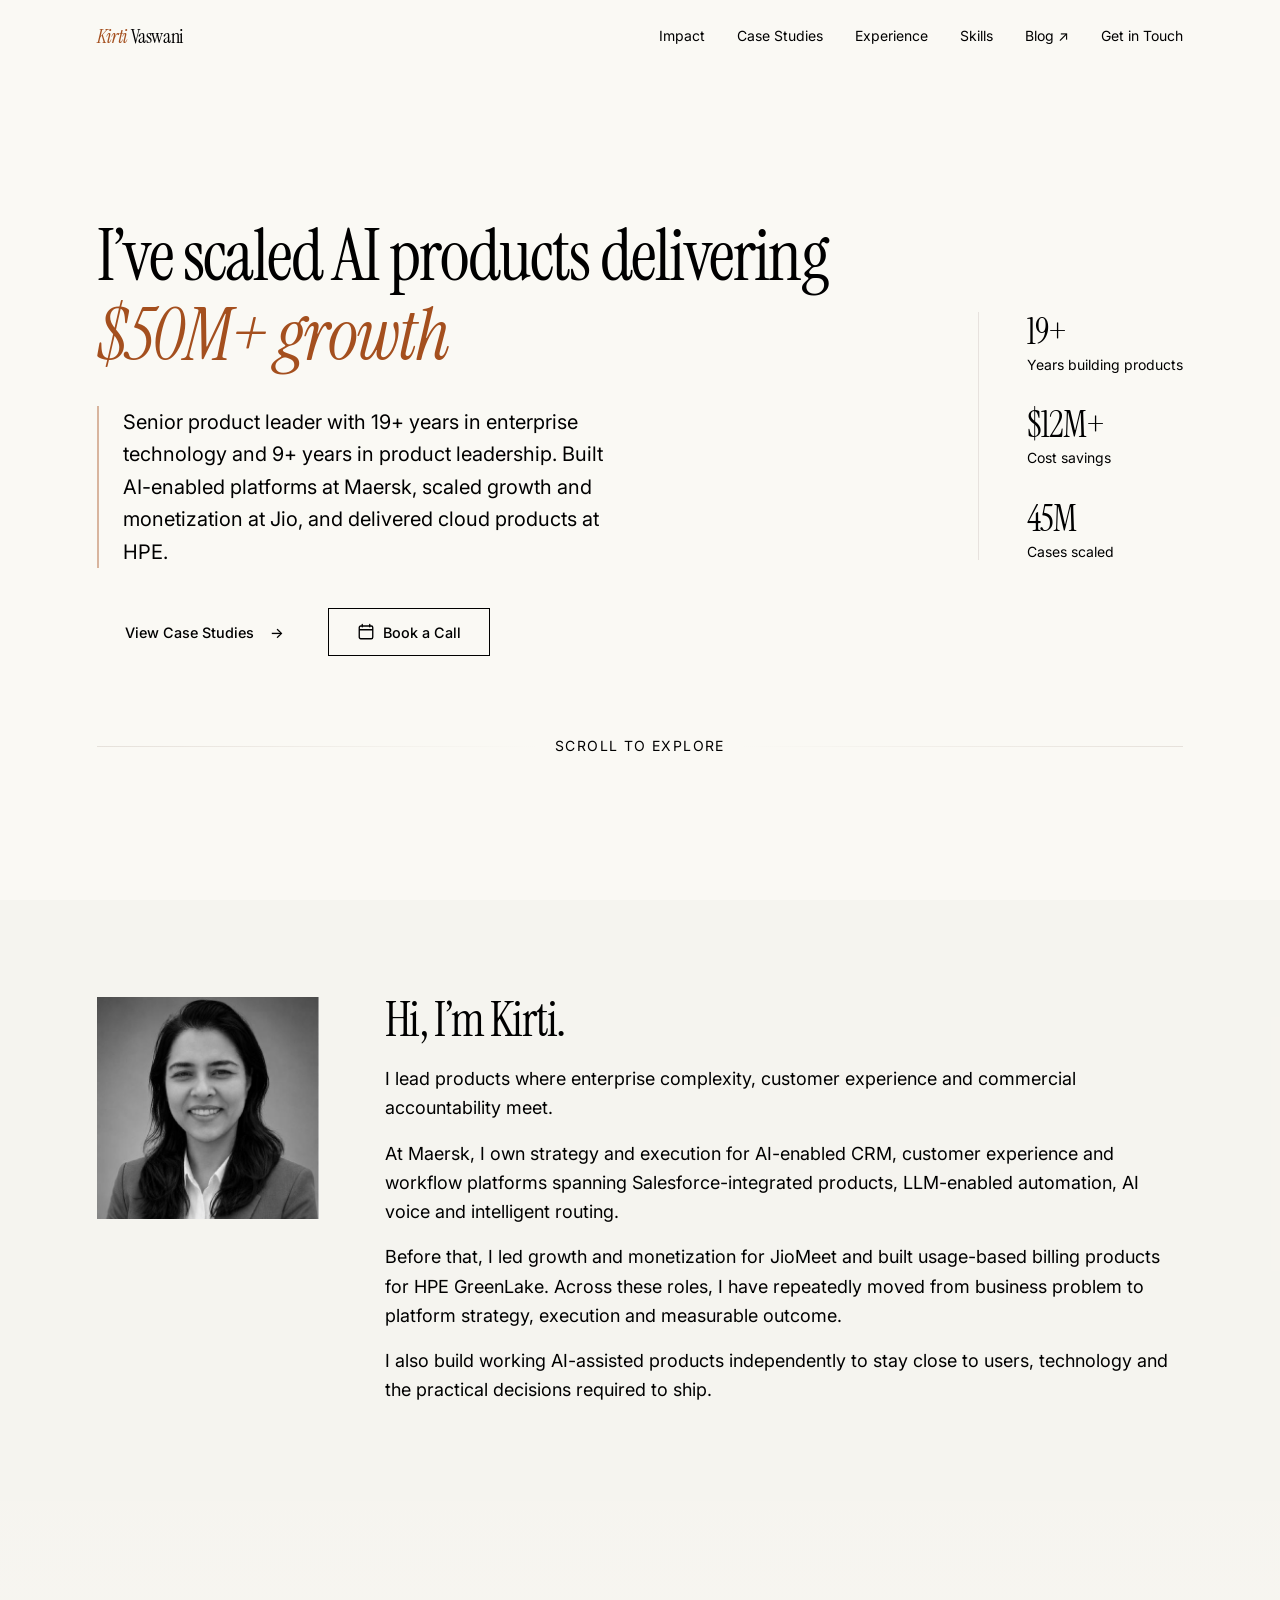
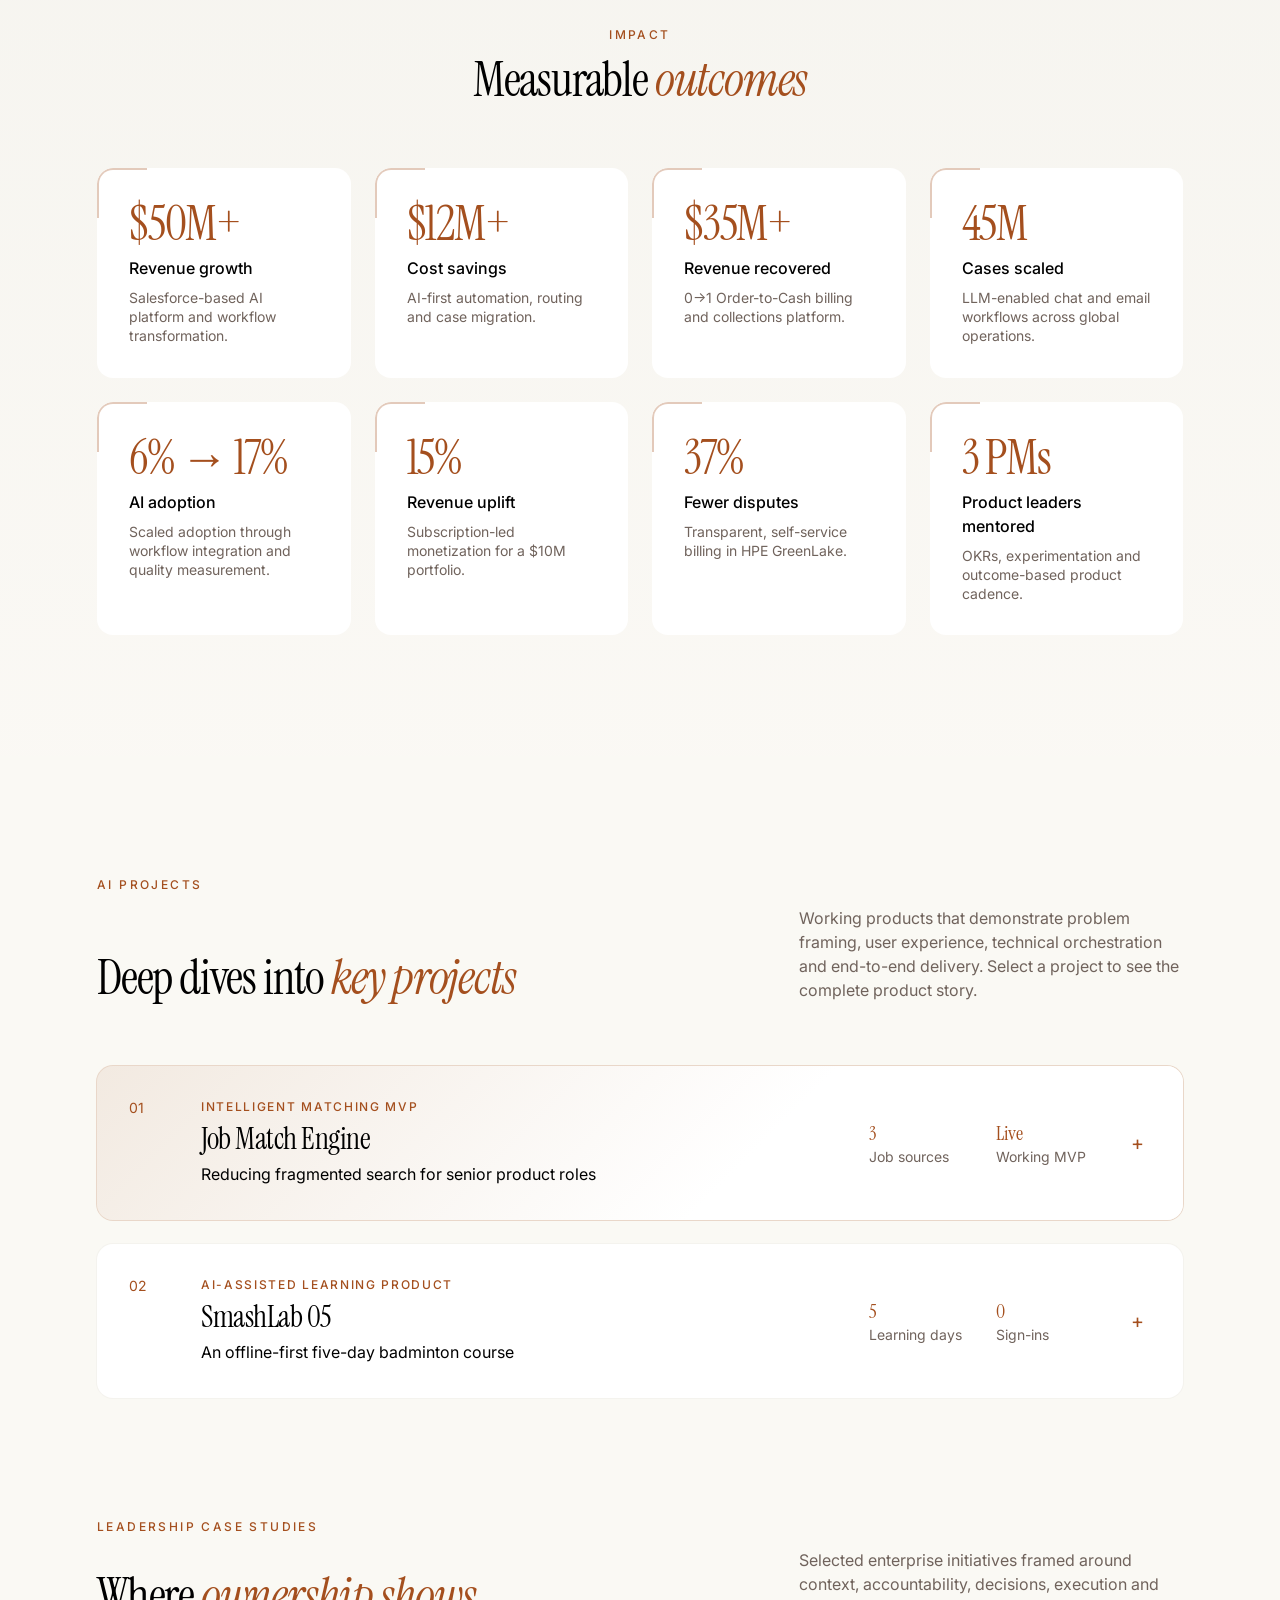
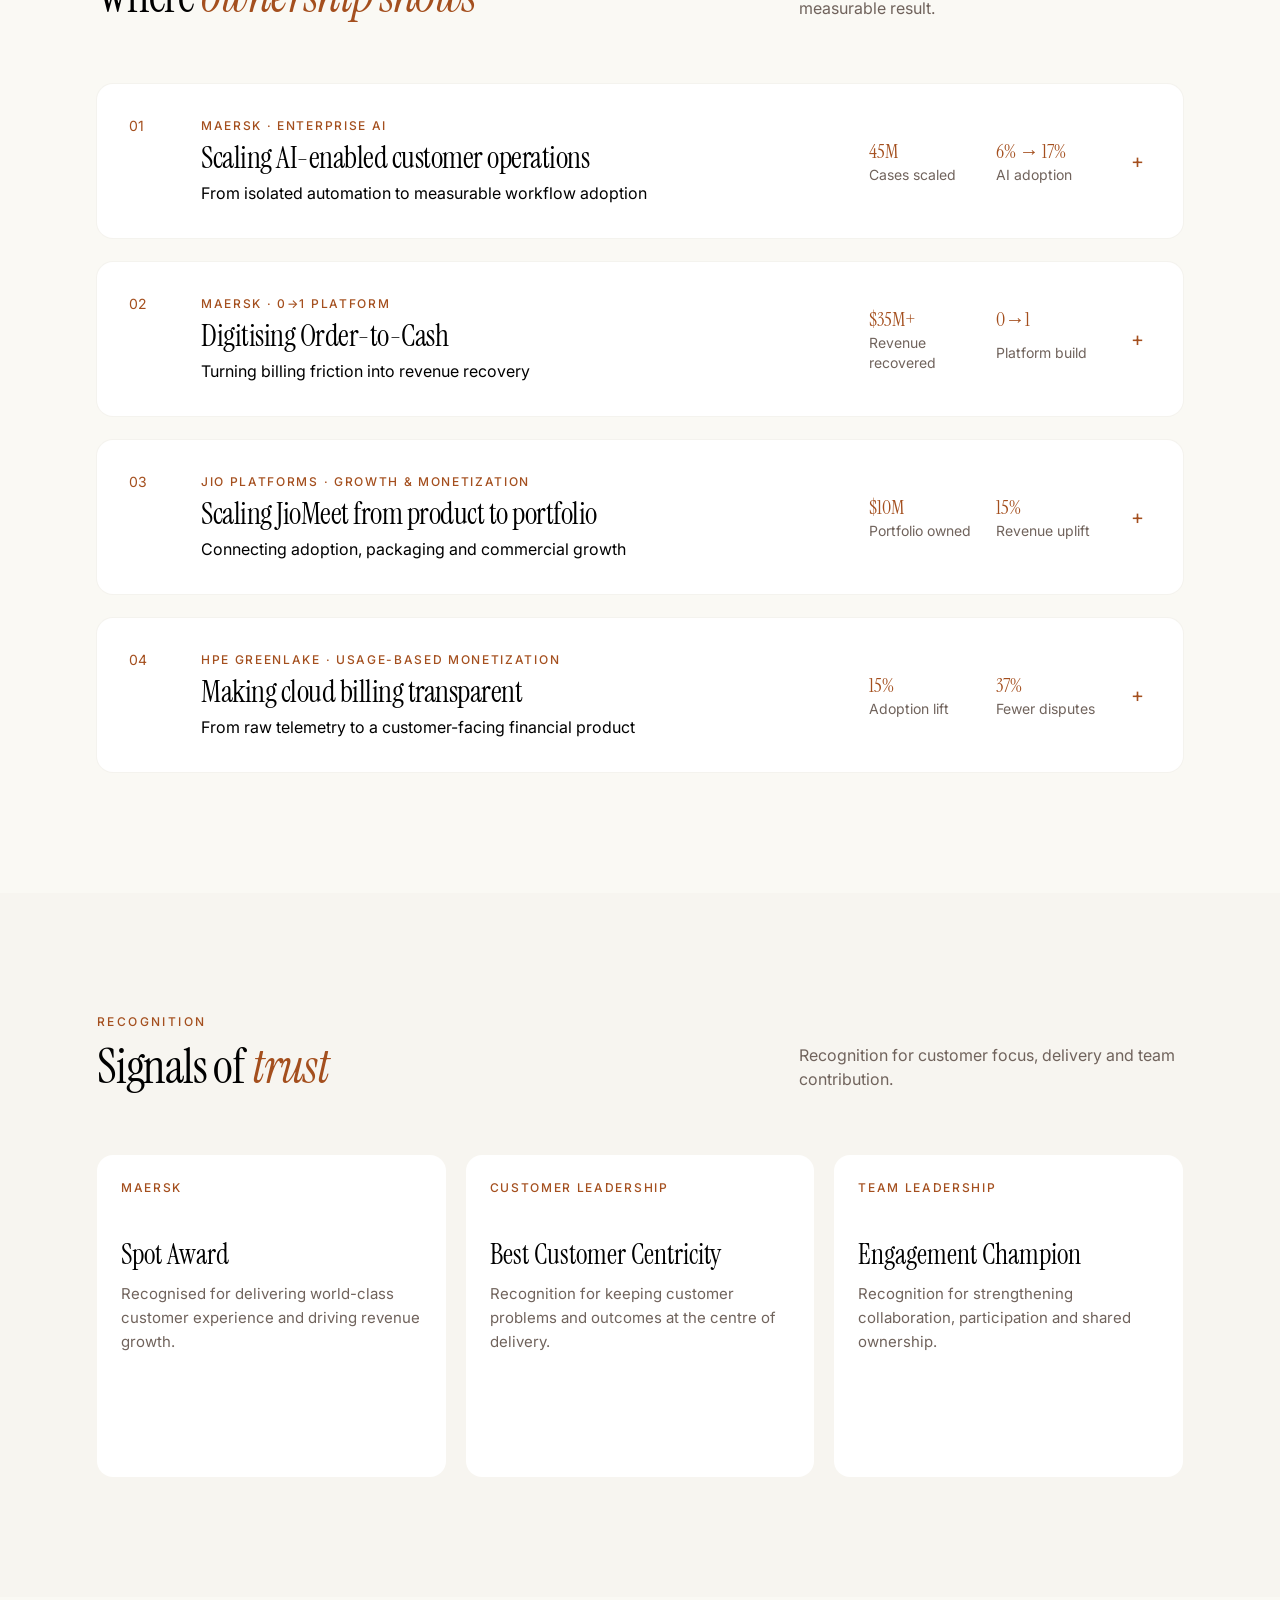
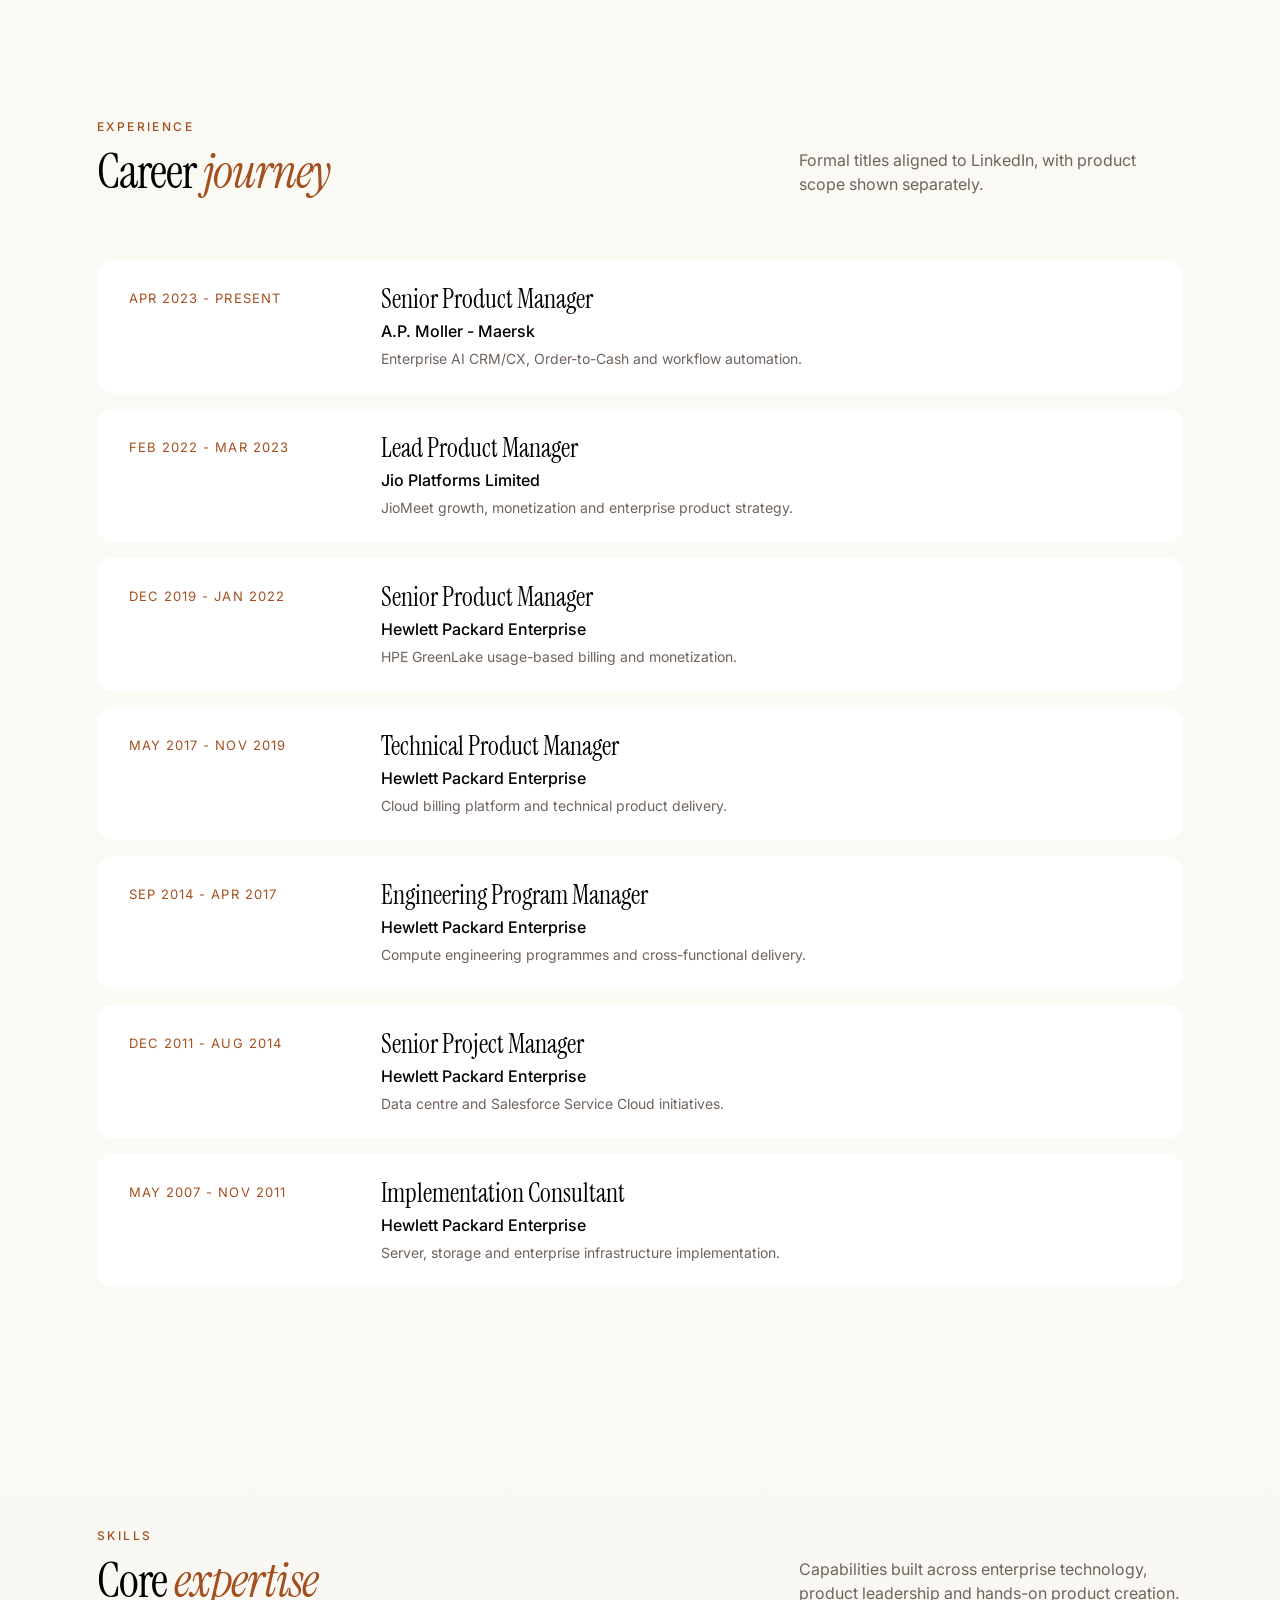
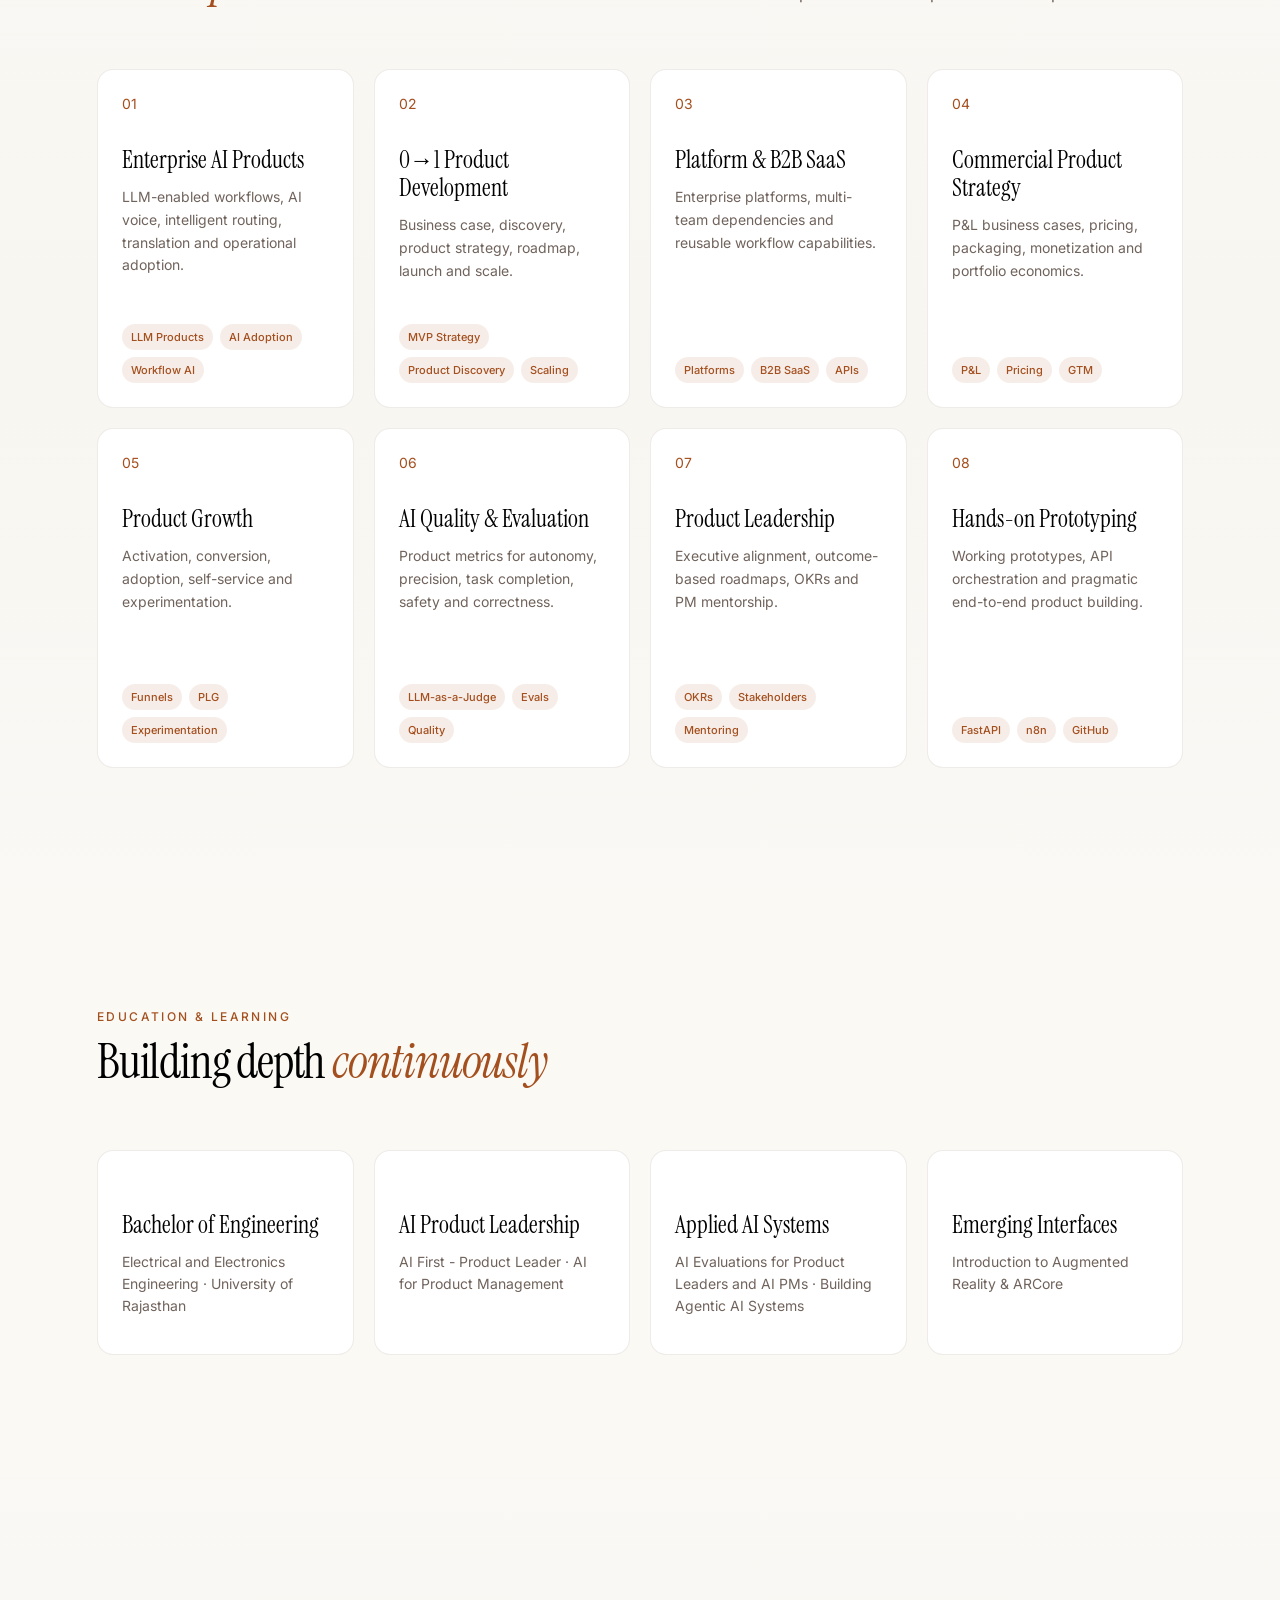
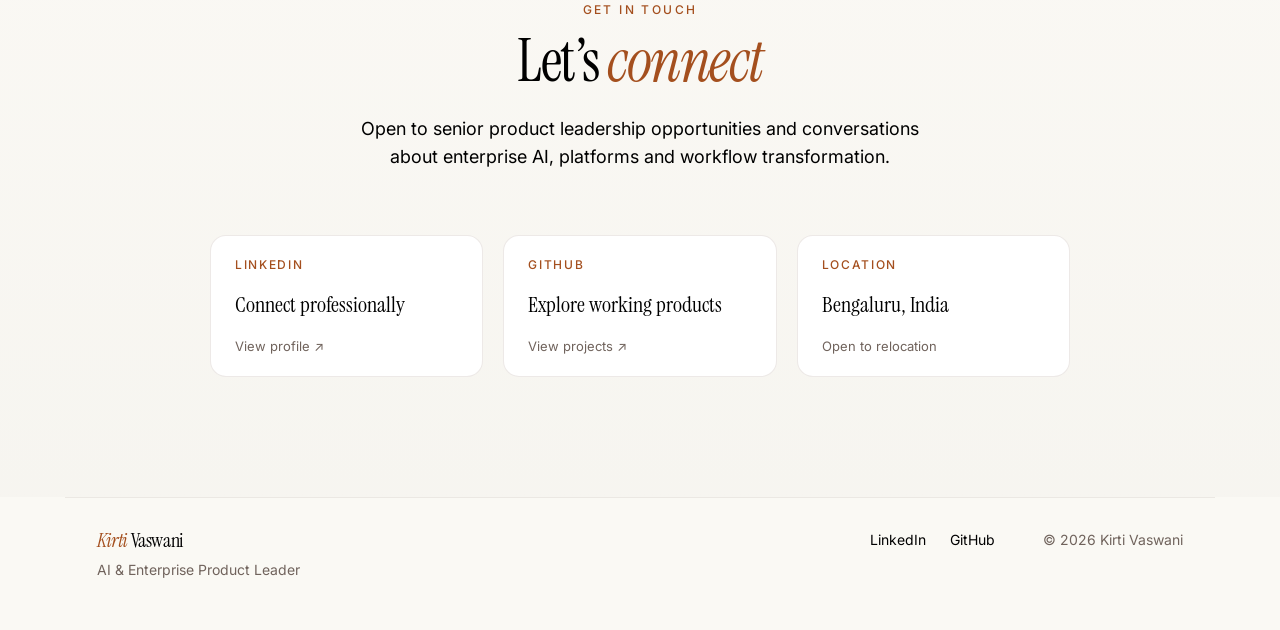
==== index.html @ 8cf3f420 "Match reference portfolio design system" ====
<!doctype html>
<html lang="en">
<head>
  <meta charset="utf-8">
  <meta name="viewport" content="width=device-width, initial-scale=1">
  <meta name="description" content="Kirti Vaswani is an AI and enterprise product leader who builds 0-to-1 platforms and scales workflow transformation into measurable commercial outcomes.">
  <meta property="og:title" content="Kirti Vaswani | AI & Enterprise Product Leader">
  <meta property="og:description" content="19+ years building enterprise products across Maersk, Jio and HPE. $50M+ revenue growth, $12M+ cost savings and practical AI product builds.">
  <meta property="og:type" content="website">
  <meta property="og:url" content="https://codewithme77.github.io/Kirti-Vaswani-Portfolio-github/">
  <meta property="og:image" content="https://codewithme77.github.io/Kirti-Vaswani-Portfolio-github/og.png">
  <meta name="twitter:card" content="summary_large_image">
  <meta name="twitter:title" content="Kirti Vaswani | AI & Enterprise Product Leader">
  <meta name="twitter:description" content="0-to-1 platforms, enterprise AI and measurable commercial outcomes.">
  <meta name="twitter:image" content="https://codewithme77.github.io/Kirti-Vaswani-Portfolio-github/og.png">
  <meta name="theme-color" content="#fdfcfb">
  <title>Kirti Vaswani | AI & Enterprise Product Leader</title>
  <link rel="preconnect" href="https://fonts.googleapis.com">
  <link rel="preconnect" href="https://fonts.gstatic.com" crossorigin>
  <link href="https://fonts.googleapis.com/css2?family=Instrument+Serif:ital@0;1&family=Inter:wght@400;500;600;700&display=swap" rel="stylesheet">
  <link rel="stylesheet" href="styles.css">
  <script type="application/ld+json">
  {
    "@context": "https://schema.org",
    "@type": "Person",
    "name": "Kirti Vaswani",
    "jobTitle": "Senior Product Manager",
    "url": "https://codewithme77.github.io/Kirti-Vaswani-Portfolio-github/",
    "image": "https://codewithme77.github.io/Kirti-Vaswani-Portfolio-github/assets/kirti-vaswani.jpg",
    "sameAs": [
      "https://www.linkedin.com/in/kirtivaswani/",
      "https://github.com/codewithme77"
    ],
    "knowsAbout": ["Enterprise AI", "Product Strategy", "CRM and CX Automation", "Platform Products", "Monetization", "Product-Led Growth"]
  }
  </script>
</head>
<body>
  <a class="skip-link" href="#main-content">Skip to main content</a>

  <header class="site-header">
    <nav class="nav shell" aria-label="Primary navigation">
      <a class="wordmark" href="#top" aria-label="Kirti Vaswani home"><span>Kirti</span> Vaswani</a>
      <button class="menu-button" type="button" aria-expanded="false" aria-controls="nav-links">Menu</button>
      <div class="nav-links" id="nav-links">
        <a href="#impact">Impact</a>
        <a href="#ai-projects">Case Studies</a>
        <a href="#experience">Experience</a>
        <a href="#skills">Skills</a>
        <a href="https://github.com/codewithme77" target="_blank" rel="noreferrer">Blog <span aria-hidden="true">↗</span></a>
        <a class="nav-cta" href="#contact">Get in Touch</a>
      </div>
    </nav>
  </header>

  <main id="main-content">
    <section class="hero shell" id="top">
      <div class="hero-copy">
        <h1><span>I’ve scaled AI products delivering</span><span><em>$50M+ growth</em></span></h1>
        <p class="hero-description">Senior product leader with 19+ years in enterprise technology and 9+ years in product leadership. Built AI-enabled platforms at Maersk, scaled growth and monetization at Jio, and delivered cloud products at HPE.</p>
        <div class="hero-actions">
          <a class="text-link" href="#ai-projects">View Case Studies <span aria-hidden="true">→</span></a>
          <a class="button-link" href="#contact"><svg viewBox="0 0 24 24" width="18" height="18" aria-hidden="true"><path d="M7 2v3M17 2v3M3.5 9h17M5 4h14a2 2 0 0 1 2 2v13a2 2 0 0 1-2 2H5a2 2 0 0 1-2-2V6a2 2 0 0 1 2-2Z" fill="none" stroke="currentColor" stroke-width="1.8" stroke-linecap="round"/></svg>Book a Call</a>
        </div>
      </div>

      <aside class="hero-proof" aria-label="Selected career outcomes">
        <div><strong>19+</strong><span>Years building products</span></div>
        <div><strong>$12M+</strong><span>Cost savings</span></div>
        <div><strong>45M</strong><span>Cases scaled</span></div>
      </aside>

      <a class="scroll-cue" href="#about">Scroll to explore <span aria-hidden="true">↓</span></a>
    </section>

    <section class="intro shell" id="about">
      <div class="portrait-wrap">
        <img src="assets/kirti-vaswani.jpg" alt="Kirti Vaswani" width="460" height="460">
      </div>
      <div class="intro-copy">
        <h2>Hi, I’m Kirti.</h2>
        <p>I lead products where enterprise complexity, customer experience and commercial accountability meet.</p>
        <p>At Maersk, I own strategy and execution for AI-enabled CRM, customer experience and workflow platforms spanning Salesforce-integrated products, LLM-enabled automation, AI voice and intelligent routing.</p>
        <p>Before that, I led growth and monetization for JioMeet and built usage-based billing products for HPE GreenLake. Across these roles, I have repeatedly moved from business problem to platform strategy, execution and measurable outcome.</p>
        <p>I also build working AI-assisted products independently to stay close to users, technology and the practical decisions required to ship.</p>
      </div>
    </section>

    <section class="section shell" id="impact">
      <div class="section-heading">
        <span>Impact</span>
        <h2>Measurable <em>outcomes</em></h2>
        <p>Quantified results from building and scaling enterprise platforms, AI-enabled workflows and commercial products.</p>
      </div>
      <div class="impact-grid">
        <article><strong>$50M+</strong><h3>Revenue growth</h3><p>Salesforce-based AI platform and workflow transformation.</p></article>
        <article><strong>$12M+</strong><h3>Cost savings</h3><p>AI-first automation, routing and case migration.</p></article>
        <article><strong>$35M+</strong><h3>Revenue recovered</h3><p>0→1 Order-to-Cash billing and collections platform.</p></article>
        <article><strong>45M</strong><h3>Cases scaled</h3><p>LLM-enabled chat and email workflows across global operations.</p></article>
        <article><strong>6% → 17%</strong><h3>AI adoption</h3><p>Scaled adoption through workflow integration and quality measurement.</p></article>
        <article><strong>15%</strong><h3>Revenue uplift</h3><p>Subscription-led monetization for a $10M portfolio.</p></article>
        <article><strong>37%</strong><h3>Fewer disputes</h3><p>Transparent, self-service billing in HPE GreenLake.</p></article>
        <article><strong>3 PMs</strong><h3>Product leaders mentored</h3><p>OKRs, experimentation and outcome-based product cadence.</p></article>
      </div>
    </section>

    <section class="section shell" id="ai-projects">
      <div class="section-heading">
        <span>AI Projects</span>
        <h2>Deep dives into <em>key projects</em></h2>
        <p>Working products that demonstrate problem framing, user experience, technical orchestration and end-to-end delivery. Select a project to see the complete product story.</p>
      </div>

      <div class="case-list">
        <article class="case-card featured-case">
          <button class="case-trigger" type="button" aria-expanded="false" aria-controls="project-jobmatcher">
            <span class="case-number">01</span>
            <span class="case-title"><small>Intelligent matching MVP</small><strong>Job Match Engine</strong><em>Reducing fragmented search for senior product roles</em></span>
            <span class="case-metrics"><span><strong>3</strong><small>Job sources</small></span><span><strong>Live</strong><small>Working MVP</small></span></span>
            <span class="case-toggle" aria-hidden="true">+</span>
          </button>
          <div class="case-panel" id="project-jobmatcher" hidden>
            <div class="story-grid">
              <div><h4>Problem Statement</h4><p>Senior product candidates spend significant time searching fragmented job sources and manually deciding whether each role fits their skills, seniority, location and work preferences.</p></div>
              <div><h4>User Persona</h4><p>Senior, Principal, Group and Director-level product candidates looking for relevant roles without repeating the same search and comparison work across multiple boards.</p></div>
              <div><h4>Infrastructure Used</h4><p>Lovable-hosted interface, FastAPI backend on Render, parallel aggregation across JSearch, Arbeitnow and RemoteOK, PyMuPDF resume parsing and RapidFuzz weighted matching.</p></div>
              <div><h4>Skills & Tools</h4><p>Product framing, journey design, API orchestration, resume parsing, ranking logic, full-stack prototyping, deployment and iterative testing.</p></div>
              <div><h4>Problems It Solves</h4><ul><li>Consolidates multiple job sources into one flow.</li><li>Extracts relevant skills from a resume.</li><li>Ranks roles by role, domain, location, experience and work-model fit.</li><li>Filters weak matches so users can focus on stronger opportunities.</li></ul></div>
              <div><h4>Product Approach</h4><p>A transparent, deterministic scoring system was chosen for the current MVP so users can understand the dimensions behind each match. The product is an AI-assisted build and an intelligent matching engine, not an LLM-based recommender.</p></div>
            </div>
            <div class="case-links"><a href="https://jobmatchengine.lovable.app/" target="_blank" rel="noreferrer">Try the live product <span aria-hidden="true">↗</span></a><a href="https://github.com/codewithme77/jobmatcher-backend" target="_blank" rel="noreferrer">View source <span aria-hidden="true">↗</span></a></div>
            <blockquote>Build the smallest complete decision loop first; make the logic explainable before making it more complex.</blockquote>
          </div>
        </article>

        <article class="case-card">
          <button class="case-trigger" type="button" aria-expanded="false" aria-controls="project-smashlab">
            <span class="case-number">02</span>
            <span class="case-title"><small>AI-assisted learning product</small><strong>SmashLab 05</strong><em>An offline-first five-day badminton course</em></span>
            <span class="case-metrics"><span><strong>5</strong><small>Learning days</small></span><span><strong>0</strong><small>Sign-ins</small></span></span>
            <span class="case-toggle" aria-hidden="true">+</span>
          </button>
          <div class="case-panel" id="project-smashlab" hidden>
            <div class="story-grid">
              <div><h4>Problem Statement</h4><p>Young intermediate players need a safe, structured way to practise badminton fundamentals without depending on expensive coaching, an account or continuous internet access.</p></div>
              <div><h4>User Persona</h4><p>Young intermediate badminton players, with parents, guardians and coaches as supporting users.</p></div>
              <div><h4>Infrastructure Used</h4><p>Responsive HTML, CSS and JavaScript, GitHub Pages delivery, device-local progress and a downloadable offline package.</p></div>
              <div><h4>Skills & Tools</h4><p>Learning-journey design, progressive disclosure, quiz feedback, gamification, offline product design, responsive UX and responsible youth sports content.</p></div>
              <div><h4>Problems It Solves</h4><ul><li>Turns an unstructured goal into a five-day progression.</li><li>Combines practical drills with corrective quizzes.</li><li>Makes progress visible through milestones and a growing trophy.</li><li>Works without an account and can run offline.</li></ul></div>
              <div><h4>Product Approach</h4><p>One small skill per screen keeps cognitive load low. Local progress and an offline package remove connectivity and privacy barriers, while simple milestones reinforce completion.</p></div>
            </div>
            <div class="case-links"><a href="https://codewithme77.github.io/Badminton-Course/" target="_blank" rel="noreferrer">Try the live course <span aria-hidden="true">↗</span></a><a href="https://github.com/codewithme77/Badminton-Course" target="_blank" rel="noreferrer">View source & offline version <span aria-hidden="true">↗</span></a></div>
            <blockquote>Good learning products make the next useful action obvious, achievable and rewarding.</blockquote>
          </div>
        </article>
      </div>
    </section>

    <section class="section shell" id="case-studies">
      <div class="section-heading">
        <span>Leadership Case Studies</span>
        <h2>Where <em>ownership shows</em></h2>
        <p>Selected enterprise initiatives framed around context, accountability, decisions, execution and measurable result.</p>
      </div>

      <div class="case-list">
        <article class="case-card">
          <button class="case-trigger" type="button" aria-expanded="false" aria-controls="case-maersk-ai">
            <span class="case-number">01</span>
            <span class="case-title"><small>Maersk · Enterprise AI</small><strong>Scaling AI-enabled customer operations</strong><em>From isolated automation to measurable workflow adoption</em></span>
            <span class="case-metrics"><span><strong>45M</strong><small>Cases scaled</small></span><span><strong>6% → 17%</strong><small>AI adoption</small></span></span>
            <span class="case-toggle" aria-hidden="true">+</span>
          </button>
          <div class="case-panel" id="case-maersk-ai" hidden>
            <div class="story-grid">
              <div><h4>Context</h4><p>Global customer operations relied on high-volume email and chat workflows spanning languages, teams and service centres. AI experiments needed to become dependable operating products.</p></div>
              <div><h4>My Role</h4><p>Owned CRM platform strategy, investment roadmap, P&L business cases and cross-functional execution across product, engineering, data science, operations and customer service.</p></div>
              <div><h4>Challenge</h4><p>Increase adoption without sacrificing output quality, safety or operational control across complex global workflows.</p></div>
              <div><h4>Approach</h4><ul><li>Scaled LLM-enabled chat and email resolution.</li><li>Launched AI voice, translation and intelligent routing workflows.</li><li>Defined an AI product dashboard for autonomy, precision and task completion.</li><li>Implemented LLM-as-a-Judge evaluation for quality, safety and correctness.</li></ul></div>
              <div><h4>Result</h4><p>Scaled across 45M cases, increased AI adoption from 6% to 17%, onboarded 5k agents and enabled the migration of 8M cases to lower-cost centres.</p></div>
              <div><h4>Key Learning</h4><p>Enterprise AI adoption accelerates when workflow value, operational change and quality measurement are designed as one product system.</p></div>
            </div>
            <blockquote>Adoption is not a launch metric. It is the result of trust, workflow fit and a disciplined feedback loop.</blockquote>
          </div>
        </article>

        <article class="case-card">
          <button class="case-trigger" type="button" aria-expanded="false" aria-controls="case-o2c">
            <span class="case-number">02</span>
            <span class="case-title"><small>Maersk · 0→1 Platform</small><strong>Digitising Order-to-Cash</strong><em>Turning billing friction into revenue recovery</em></span>
            <span class="case-metrics"><span><strong>$35M+</strong><small>Revenue recovered</small></span><span><strong>0→1</strong><small>Platform build</small></span></span>
            <span class="case-toggle" aria-hidden="true">+</span>
          </button>
          <div class="case-panel" id="case-o2c" hidden>
            <div class="story-grid">
              <div><h4>Context</h4><p>Billing and collections workflows lacked end-to-end transparency, leaving customers and service teams with fragmented views of invoice status and outstanding balances.</p></div>
              <div><h4>My Role</h4><p>Led the product from business case through roadmap, prioritisation and delivery, aligning commercial, finance, service, data and engineering stakeholders.</p></div>
              <div><h4>Challenge</h4><p>Create one Salesforce-integrated workflow that could connect post-order billing, invoice visibility and collections without disrupting critical revenue operations.</p></div>
              <div><h4>Approach</h4><ul><li>Mapped the end-to-end customer and agent workflow.</li><li>Prioritised invoice transparency and actionable collections steps.</li><li>Sequenced delivery around revenue risk and operational readiness.</li><li>Connected the platform to the broader CRM experience.</li></ul></div>
              <div><h4>Result</h4><p>Built the platform from 0→1 and enabled recovery of $35M+ in outstanding customer revenue.</p></div>
              <div><h4>Key Learning</h4><p>In enterprise transformation, the highest-leverage product boundary often follows the money flow rather than the organisational chart.</p></div>
            </div>
            <blockquote>Own the full outcome, not only the interface where the problem becomes visible.</blockquote>
          </div>
        </article>

        <article class="case-card">
          <button class="case-trigger" type="button" aria-expanded="false" aria-controls="case-jiomeet">
            <span class="case-number">03</span>
            <span class="case-title"><small>Jio Platforms · Growth & Monetization</small><strong>Scaling JioMeet from product to portfolio</strong><em>Connecting adoption, packaging and commercial growth</em></span>
            <span class="case-metrics"><span><strong>$10M</strong><small>Portfolio owned</small></span><span><strong>15%</strong><small>Revenue uplift</small></span></span>
            <span class="case-toggle" aria-hidden="true">+</span>
          </button>
          <div class="case-panel" id="case-jiomeet" hidden>
            <div class="story-grid">
              <div><h4>Context</h4><p>JioMeet was expanding across consumer and enterprise segments and needed a product model that could translate platform adoption into repeatable commercial value.</p></div>
              <div><h4>My Role</h4><p>As Lead Product Manager, owned 0→1 strategy, growth, go-to-market and monetization while leading and mentoring three product managers.</p></div>
              <div><h4>Challenge</h4><p>Balance frictionless acquisition with differentiated enterprise packaging, activation and support efficiency.</p></div>
              <div><h4>Approach</h4><ul><li>Designed subscription-led monetization and commercial packaging.</li><li>Used segmentation and freemium conversion to expand pipeline.</li><li>Improved onboarding and early activation through product analytics.</li><li>Introduced self-service workflows for high-friction journeys.</li></ul></div>
              <div><h4>Result</h4><p>Delivered 15% revenue uplift, grew adoption 30%, expanded enterprise pipeline 25% and reduced support demand 8%.</p></div>
              <div><h4>Key Learning</h4><p>Growth and monetization reinforce each other when packaging is designed around differentiated user value rather than feature volume.</p></div>
            </div>
            <blockquote>Scale comes from aligning the user’s first value moment with the business model that can sustain it.</blockquote>
          </div>
        </article>

        <article class="case-card">
          <button class="case-trigger" type="button" aria-expanded="false" aria-controls="case-hpe">
            <span class="case-number">04</span>
            <span class="case-title"><small>HPE GreenLake · Usage-Based Monetization</small><strong>Making cloud billing transparent</strong><em>From raw telemetry to a customer-facing financial product</em></span>
            <span class="case-metrics"><span><strong>15%</strong><small>Adoption lift</small></span><span><strong>37%</strong><small>Fewer disputes</small></span></span>
            <span class="case-toggle" aria-hidden="true">+</span>
          </button>
          <div class="case-panel" id="case-hpe" hidden>
            <div class="story-grid">
              <div><h4>Context</h4><p>Pay-as-you-go cloud services depended on converting infrastructure usage into accurate financial transactions and transparent customer invoices.</p></div>
              <div><h4>My Role</h4><p>Owned 0→1 product strategy and delivery for the usage-based monetization engine, financial integrations and live billing experience.</p></div>
              <div><h4>Challenge</h4><p>Join technical telemetry, pricing logic, SAP ERP workflows and customer-facing transparency into one dependable product system.</p></div>
              <div><h4>Approach</h4><ul><li>Defined the telemetry pipeline for compute and storage usage.</li><li>Shaped rating, pricing and recurring revenue calculations.</li><li>Integrated financial workflows with SAP ERP.</li><li>Launched live usage, spend forecasting and invoice visibility in GreenLake Central.</li></ul></div>
              <div><h4>Result</h4><p>Increased platform adoption 15% and reduced invoice dispute queries 37% through transparent, self-service billing.</p></div>
              <div><h4>Key Learning</h4><p>Billing is not back-office plumbing; in a consumption product, it is a core customer experience.</p></div>
            </div>
            <blockquote>When customers can see and understand value consumption, trust becomes a product capability.</blockquote>
          </div>
        </article>
      </div>
    </section>

    <section class="section shell" id="recognition">
      <div class="section-heading">
        <span>Recognition</span>
        <h2>Signals of <em>trust</em></h2>
        <p>Recognition for customer focus, delivery and team contribution.</p>
      </div>
      <div class="recognition-grid">
        <article><span>Maersk</span><h3>Spot Award</h3><p>Recognised for delivering world-class customer experience and driving revenue growth.</p></article>
        <article><span>Customer leadership</span><h3>Best Customer Centricity</h3><p>Recognition for keeping customer problems and outcomes at the centre of delivery.</p></article>
        <article><span>Team leadership</span><h3>Engagement Champion</h3><p>Recognition for strengthening collaboration, participation and shared ownership.</p></article>
      </div>
    </section>

    <section class="section shell" id="experience">
      <div class="section-heading">
        <span>Experience</span>
        <h2>Career <em>journey</em></h2>
        <p>Formal titles aligned to LinkedIn, with product scope shown separately.</p>
      </div>
      <div class="experience-list">
        <article><div class="experience-period">Apr 2023 - Present</div><div><h3>Senior Product Manager</h3><p class="company">A.P. Moller - Maersk</p><p>Enterprise AI CRM/CX, Order-to-Cash and workflow automation.</p></div></article>
        <article><div class="experience-period">Feb 2022 - Mar 2023</div><div><h3>Lead Product Manager</h3><p class="company">Jio Platforms Limited</p><p>JioMeet growth, monetization and enterprise product strategy.</p></div></article>
        <article><div class="experience-period">Dec 2019 - Jan 2022</div><div><h3>Senior Product Manager</h3><p class="company">Hewlett Packard Enterprise</p><p>HPE GreenLake usage-based billing and monetization.</p></div></article>
        <article><div class="experience-period">May 2017 - Nov 2019</div><div><h3>Technical Product Manager</h3><p class="company">Hewlett Packard Enterprise</p><p>Cloud billing platform and technical product delivery.</p></div></article>
        <article><div class="experience-period">Sep 2014 - Apr 2017</div><div><h3>Engineering Program Manager</h3><p class="company">Hewlett Packard Enterprise</p><p>Compute engineering programmes and cross-functional delivery.</p></div></article>
        <article><div class="experience-period">Dec 2011 - Aug 2014</div><div><h3>Senior Project Manager</h3><p class="company">Hewlett Packard Enterprise</p><p>Data centre and Salesforce Service Cloud initiatives.</p></div></article>
        <article><div class="experience-period">May 2007 - Nov 2011</div><div><h3>Implementation Consultant</h3><p class="company">Hewlett Packard Enterprise</p><p>Server, storage and enterprise infrastructure implementation.</p></div></article>
      </div>
    </section>

    <section class="section shell" id="skills">
      <div class="section-heading">
        <span>Skills</span>
        <h2>Core <em>expertise</em></h2>
        <p>Capabilities built across enterprise technology, product leadership and hands-on product creation.</p>
      </div>
      <div class="skills-grid">
        <article><span>01</span><h3>Enterprise AI Products</h3><p>LLM-enabled workflows, AI voice, intelligent routing, translation and operational adoption.</p><div><small>LLM Products</small><small>AI Adoption</small><small>Workflow AI</small></div></article>
        <article><span>02</span><h3>0→1 Product Development</h3><p>Business case, discovery, product strategy, roadmap, launch and scale.</p><div><small>MVP Strategy</small><small>Product Discovery</small><small>Scaling</small></div></article>
        <article><span>03</span><h3>Platform & B2B SaaS</h3><p>Enterprise platforms, multi-team dependencies and reusable workflow capabilities.</p><div><small>Platforms</small><small>B2B SaaS</small><small>APIs</small></div></article>
        <article><span>04</span><h3>Commercial Product Strategy</h3><p>P&L business cases, pricing, packaging, monetization and portfolio economics.</p><div><small>P&L</small><small>Pricing</small><small>GTM</small></div></article>
        <article><span>05</span><h3>Product Growth</h3><p>Activation, conversion, adoption, self-service and experimentation.</p><div><small>Funnels</small><small>PLG</small><small>Experimentation</small></div></article>
        <article><span>06</span><h3>AI Quality & Evaluation</h3><p>Product metrics for autonomy, precision, task completion, safety and correctness.</p><div><small>LLM-as-a-Judge</small><small>Evals</small><small>Quality</small></div></article>
        <article><span>07</span><h3>Product Leadership</h3><p>Executive alignment, outcome-based roadmaps, OKRs and PM mentorship.</p><div><small>OKRs</small><small>Stakeholders</small><small>Mentoring</small></div></article>
        <article><span>08</span><h3>Hands-on Prototyping</h3><p>Working prototypes, API orchestration and pragmatic end-to-end product building.</p><div><small>FastAPI</small><small>n8n</small><small>GitHub</small></div></article>
      </div>
    </section>

    <section class="section shell" id="education">
      <div class="section-heading">
        <span>Education & Learning</span>
        <h2>Building depth <em>continuously</em></h2>
      </div>
      <div class="learning-grid">
        <article><h3>Bachelor of Engineering</h3><p>Electrical and Electronics Engineering · University of Rajasthan</p></article>
        <article><h3>AI Product Leadership</h3><p>AI First - Product Leader · AI for Product Management</p></article>
        <article><h3>Applied AI Systems</h3><p>AI Evaluations for Product Leaders and AI PMs · Building Agentic AI Systems</p></article>
        <article><h3>Emerging Interfaces</h3><p>Introduction to Augmented Reality & ARCore</p></article>
      </div>
    </section>

    <section class="section shell contact" id="contact">
      <div class="section-heading">
        <span>Get in Touch</span>
        <h2>Let’s <em>connect</em></h2>
        <p>Open to senior product leadership opportunities and conversations about enterprise AI, platforms and workflow transformation.</p>
      </div>
      <div class="contact-grid">
        <a href="https://www.linkedin.com/in/kirtivaswani/" target="_blank" rel="noreferrer"><span>LinkedIn</span><strong>Connect professionally</strong><em>View profile ↗</em></a>
        <a href="https://github.com/codewithme77" target="_blank" rel="noreferrer"><span>GitHub</span><strong>Explore working products</strong><em>View projects ↗</em></a>
        <div><span>Location</span><strong>Bengaluru, India</strong><em>Open to relocation</em></div>
      </div>
    </section>
  </main>

  <footer class="footer shell">
    <div><a class="wordmark" href="#top"><span>Kirti</span> Vaswani</a><p>AI & Enterprise Product Leader</p></div>
    <div><a href="https://www.linkedin.com/in/kirtivaswani/" target="_blank" rel="noreferrer">LinkedIn</a><a href="https://github.com/codewithme77" target="_blank" rel="noreferrer">GitHub</a></div>
    <p>© 2026 Kirti Vaswani</p>
  </footer>

  <script src="script.js"></script>
</body>
</html>
---- styles.css ----
:root {
  --background: hsl(42 40% 97%);
  --foreground: #000000;
  --card: #ffffff;
  --muted-surface: hsl(40 20% 94%);
  --muted: hsl(20 10% 40%);
  --primary: #a44f1e;
  --primary-soft: rgb(164 79 30 / 10%);
  --border: hsl(35 18% 88%);
  --container: 1150px;
  --content: 1086px;
  --serif: "Instrument Serif", Georgia, serif;
  --sans: "Inter", system-ui, sans-serif;
}

* { box-sizing: border-box; }
html { scroll-behavior: smooth; }
body { margin: 0; background: var(--background); color: var(--foreground); font: 400 16px/24px var(--sans); text-rendering: optimizeLegibility; }
body.menu-open { overflow: hidden; }
img { display: block; max-width: 100%; }
a { color: inherit; }
button { font: inherit; }
button, a { -webkit-tap-highlight-color: transparent; }
:focus-visible { outline: 2px solid var(--primary); outline-offset: 4px; }
.shell { width: 100%; max-width: var(--container); margin-inline: auto; padding-inline: 32px; }
.skip-link { position: fixed; z-index: 100; left: 12px; top: 10px; padding: 9px 13px; background: #000; color: #fff; transform: translateY(-160%); }
.skip-link:focus { transform: none; }

.site-header { position: fixed; inset: 0 0 auto; z-index: 50; height: 72px; background: transparent; transition: background .25s ease, border-color .25s ease; border-bottom: 1px solid transparent; }
.site-header.scrolled { background: rgb(250 248 244 / 92%); backdrop-filter: blur(14px); border-color: rgb(222 216 212 / 55%); }
.nav { height: 72px; display: flex; align-items: center; justify-content: space-between; }
.wordmark { color: #000; font: 400 20px/1 var(--serif); text-decoration: none; white-space: nowrap; letter-spacing: -.02em; }
.wordmark span { color: var(--primary); font-style: italic; }
.nav-links { display: flex; align-items: center; gap: 32px; }
.nav-links a { color: #000; font-size: 14px; line-height: 20px; text-decoration: none; padding-block: 4px; position: relative; }
.nav-links a:not(.nav-cta)::after { content: ""; position: absolute; left: 0; right: 100%; bottom: 0; height: 1px; background: var(--primary); transition: right .2s ease; }
.nav-links a:hover::after, .nav-links a.active::after { right: 0; }
.nav-cta { border: 0; padding-inline: 0; }
.menu-button { display: none; border: 1px solid #000; background: transparent; color: #000; padding: 8px 12px; }

.hero { min-height: 100vh; padding-top: 72px; display: grid; grid-template-columns: minmax(0, 1fr) 205.265px; grid-template-rows: auto auto; column-gap: 64px; align-content: center; position: relative; overflow: hidden; }
.hero-copy { min-width: 0; display: flex; flex-direction: column; gap: 32px; }
.eyebrow { display: none; }
h1, h2 { margin: 0; font-family: var(--serif); font-weight: 400; letter-spacing: -.025em; }
h1 { color: #000; font-size: 72px; line-height: 1.1; letter-spacing: -1.8px; }
h1 > span { display: block; }
h1 em, .section-heading h2 em { color: var(--primary); font-weight: 400; font-style: italic; }
.hero-description { box-sizing: border-box; width: 538px; max-width: 100%; min-height: 162.5px; margin: 0; padding: 0 0 0 24px; border-left: 2px solid rgb(164 79 30 / 40%); color: #000; font-size: 20px; line-height: 32.5px; }
.hero-actions { display: flex; align-items: center; gap: 16px; padding-top: 8px; }
.text-link, .button-link { height: 48px; display: inline-flex; align-items: center; justify-content: center; gap: 8px; padding-inline: 28px; color: #000; font-size: 14.4px; line-height: 21.6px; font-weight: 500; text-decoration: none; white-space: nowrap; }
.text-link span { margin-left: 8px; }
.button-link { border: 1px solid #000; }
.button-link:hover { background: #000; color: var(--background); }
.button-link svg { flex: none; }
.hero-proof { width: 205.265px; margin: 0; padding-left: 48px; border-left: 1px solid rgb(222 216 212 / 70%); display: grid; gap: 32px; align-self: center; }
.hero-proof div { display: grid; gap: 4px; }
.hero-proof strong { color: #000; font: 400 36px/40px var(--serif); letter-spacing: -.9px; }
.hero-proof span { color: #000; font-size: 14px; line-height: 17.5px; }
.scroll-cue { grid-column: 1 / -1; height: 20px; margin-top: 80px; display: flex; align-items: center; gap: 16px; color: #000; font-size: 14px; line-height: 20px; letter-spacing: 1.4px; text-transform: uppercase; text-decoration: none; white-space: nowrap; }
.scroll-cue::before, .scroll-cue::after { content: ""; flex: 1; height: 1px; }
.scroll-cue::before { background: linear-gradient(to right, var(--border), transparent); }
.scroll-cue::after { background: linear-gradient(to left, var(--border), transparent); }
.scroll-cue span { display: none; }

.intro.shell, .section.shell { width: 100%; max-width: none; padding-inline: max(32px, calc((100% - var(--content)) / 2)); }
.intro { min-height: 600.5px; padding-block: 96px; display: grid; grid-template-columns: 222px minmax(0, 798px); gap: 66px; align-items: start; background: rgb(242 240 235 / 55%); scroll-margin-top: 72px; }
.portrait-wrap { position: relative; top: 1px; width: 222px; }
.portrait-wrap::before { display: none; }
.portrait-wrap img { width: 222px; height: 222px; object-fit: cover; filter: grayscale(1); }
.intro-copy { max-width: 798px; }
.intro-copy h2 { margin: 0 0 20px; color: #000; font: 400 48px/48px var(--serif); letter-spacing: -.025em; }
.intro-copy p { margin: 0 0 16px; color: #000; font-size: 18px; line-height: 29.25px; }
.intro-copy p:last-child { margin-bottom: 0; }

.section { padding-block: 120.32px; scroll-margin-top: 72px; }
.section-heading { margin: 0 0 64px; display: grid; grid-template-columns: minmax(0, 1fr) 384px; grid-template-rows: auto auto; align-items: end; gap: 12px 32px; max-width: none; }
.section-heading > span { grid-column: 1 / -1; color: var(--primary); font-size: 12px; line-height: 18px; font-weight: 500; letter-spacing: .2em; text-transform: uppercase; }
.section-heading h2 { max-width: 512px; color: #000; font-size: 48px; line-height: 48px; letter-spacing: -.025em; }
.section-heading p { max-width: 384px; margin: 0; color: var(--muted); font-size: 16px; line-height: 24px; }

#impact { background: linear-gradient(to bottom, rgb(242 240 235 / 50%), var(--background)); }
#impact .section-heading { display: block; text-align: center; margin-bottom: 64px; }
#impact .section-heading > span { display: inline-block; margin-bottom: 12px; }
#impact .section-heading h2 { max-width: none; }
#impact .section-heading p { display: none; }
.impact-grid { display: grid; grid-template-columns: repeat(4, minmax(0, 1fr)); gap: 24px; border: 0; }
.impact-grid article { min-height: 190.5px; padding: 32px; border: 0; border-radius: 16px; background: var(--card); display: flex; flex-direction: column; position: relative; overflow: hidden; }
.impact-grid article::before { content: ""; position: absolute; left: 0; top: 0; width: 48px; height: 48px; border-left: 2px solid rgb(164 79 30 / 30%); border-top: 2px solid rgb(164 79 30 / 30%); border-radius: 16px 0 0; }
.impact-grid strong { color: var(--primary); font: 400 48px/48px var(--serif); letter-spacing: -1.2px; }
.impact-grid h3 { margin: 8px 0; color: #000; font-size: 16px; line-height: 24px; font-weight: 500; }
.impact-grid p { margin: 0; color: var(--muted); font-size: 14px; line-height: 19.25px; }

#ai-projects, #case-studies { background: var(--background); }
#case-studies { padding-top: 0; }
.case-list { display: grid; gap: 24px; border: 0; }
.case-card { border: 0; border-radius: 16px; background: var(--card); overflow: hidden; box-shadow: 0 0 0 1px rgb(222 216 212 / 22%); }
.featured-case { background: linear-gradient(135deg, rgb(164 79 30 / 9%), #fff 60%); box-shadow: 0 0 0 1px rgb(164 79 30 / 20%); }
.case-trigger { min-height: 154px; width: 100%; padding: 32px; border: 0; background: transparent; color: #000; display: grid; grid-template-columns: 48px minmax(0, 1fr) 230px 28px; align-items: center; gap: 24px; text-align: left; cursor: pointer; }
.case-number { align-self: start; color: var(--primary); font: 400 14px/20px var(--sans); }
.case-title { display: grid; gap: 6px; }
.case-title small { color: var(--primary); font-size: 12px; line-height: 18px; font-weight: 500; letter-spacing: .14em; text-transform: uppercase; }
.case-title strong { color: #000; font: 400 30px/33px var(--serif); letter-spacing: -.5px; }
.case-title em { color: #000; font-style: normal; font-size: 16px; line-height: 26px; }
.case-metrics { display: grid; grid-template-columns: repeat(2, minmax(0, 1fr)); gap: 24px; }
.case-metrics > span { display: grid; }
.case-metrics strong { color: var(--primary); font: 400 20px/28px var(--serif); }
.case-metrics small { color: var(--muted); font-size: 14px; line-height: 20px; }
.case-toggle { width: 28px; height: 28px; display: grid; place-items: center; border: 0; border-radius: 50%; color: var(--primary); font-size: 20px; }
.case-panel { padding: 8px 32px 40px 104px; animation: reveal .25s ease both; }
.story-grid { display: grid; grid-template-columns: repeat(2, minmax(0, 1fr)); gap: 32px 48px; }
.story-grid h4 { margin: 0 0 8px; color: var(--primary); font-size: 12px; line-height: 18px; text-transform: uppercase; letter-spacing: .14em; }
.story-grid p, .story-grid ul { margin: 0; color: var(--muted); font-size: 15px; line-height: 24px; }
.story-grid ul { padding-left: 18px; }
.story-grid li + li { margin-top: 6px; }
.case-links { display: flex; flex-wrap: wrap; gap: 12px; margin-top: 32px; }
.case-links a { padding: 10px 15px; border: 1px solid #000; color: #000; font-size: 14px; font-weight: 500; text-decoration: none; }
.case-links a:hover { background: #000; color: var(--background); }
blockquote { max-width: 840px; margin: 32px 0 0; padding: 2px 0 2px 20px; border-left: 2px solid var(--primary); color: #000; font: italic 400 22px/31px var(--serif); }

#recognition { background: rgb(242 240 235 / 45%); overflow: hidden; }
.recognition-grid { display: grid; grid-template-columns: repeat(3, minmax(0, 1fr)); gap: 20px; border: 0; }
.recognition-grid article { min-height: 322px; padding: 24px; border: 0; border-radius: 16px; background: var(--card); display: flex; flex-direction: column; }
.recognition-grid span, .contact-grid span { color: var(--primary); font-size: 12px; line-height: 18px; font-weight: 500; letter-spacing: .14em; text-transform: uppercase; }
.recognition-grid h3 { margin: 42px 0 12px; color: #000; font: 400 28px/31px var(--serif); }
.recognition-grid p { margin: 0; color: var(--muted); font-size: 15px; line-height: 24px; }

#experience { background: var(--background); }
.experience-list { display: grid; gap: 16px; border: 0; }
.experience-list article { min-height: 122px; padding: 24px 32px; border: 0; border-radius: 16px; background: var(--card); display: grid; grid-template-columns: 220px 1fr; gap: 32px; align-items: start; }
.experience-period { padding-top: 4px; color: var(--primary); font-size: 13px; line-height: 20px; letter-spacing: .08em; text-transform: uppercase; }
.experience-list h3 { margin: 0; color: #000; font: 400 26px/30px var(--serif); }
.experience-list .company { margin: 5px 0; color: #000; font-weight: 500; }
.experience-list p:last-child { margin: 0; color: var(--muted); font-size: 14px; line-height: 21px; }

#skills { background: linear-gradient(to bottom, var(--background), rgb(242 240 235 / 35%), var(--background)); }
.skills-grid { display: grid; grid-template-columns: repeat(4, minmax(0, 1fr)); gap: 20px; border: 0; }
.skills-grid article { min-height: 339.25px; padding: 24px; border: 1px solid rgb(222 216 212 / 50%); border-radius: 16px; background: var(--card); display: flex; flex-direction: column; }
.skills-grid article > span { color: var(--primary); font: 400 14px/20px var(--sans); }
.skills-grid h3 { margin: 32px 0 12px; color: #000; font: 400 24px/28px var(--serif); }
.skills-grid p { margin: 0 0 20px; color: var(--muted); font-size: 14px; line-height: 22.75px; }
.skills-grid article > div { margin-top: auto; display: flex; flex-wrap: wrap; gap: 7px; }
.skills-grid small { padding: 5px 9px; border-radius: 999px; background: var(--primary-soft); color: var(--primary); font-size: 11px; line-height: 16px; font-weight: 500; }

#education { background: var(--background); }
.learning-grid { display: grid; grid-template-columns: repeat(4, minmax(0, 1fr)); gap: 20px; border: 0; }
.learning-grid article { min-height: 205px; padding: 24px; border: 1px solid rgb(222 216 212 / 50%); border-radius: 16px; background: var(--card); }
.learning-grid h3 { margin: 36px 0 12px; color: #000; font: 400 24px/28px var(--serif); }
.learning-grid p { margin: 0; color: var(--muted); font-size: 14px; line-height: 22px; }

#contact { background: linear-gradient(to bottom, var(--background), rgb(242 240 235 / 45%)); text-align: center; }
#contact .section-heading { display: block; margin-bottom: 64px; }
#contact .section-heading > span { display: inline-block; margin-bottom: 12px; }
#contact .section-heading h2 { max-width: none; margin-bottom: 24px; font-size: 60px; line-height: 60px; }
#contact .section-heading p { max-width: 576px; margin-inline: auto; color: #000; font-size: 18px; line-height: 28px; }
.contact-grid { max-width: 860px; margin-inline: auto; display: grid; grid-template-columns: repeat(3, minmax(0, 1fr)); gap: 20px; border: 0; text-align: left; }
.contact-grid > * { min-height: 142px; padding: 20px 24px; border: 1px solid rgb(222 216 212 / 55%); border-radius: 16px; background: var(--card); display: flex; flex-direction: column; text-decoration: none; }
.contact-grid strong { margin-top: 18px; color: #000; font: 400 22px/26px var(--serif); }
.contact-grid em { margin-top: auto; padding-top: 10px; color: var(--muted); font-size: 13px; line-height: 20px; font-style: normal; }

.footer { min-height: 133px; padding-block: 32px; border-top: 1px solid rgb(222 216 212 / 50%); display: grid; grid-template-columns: 1fr auto auto; align-items: start; gap: 48px; font-size: 14px; line-height: 20px; }
.footer p { margin: 8px 0 0; color: var(--muted); }
.footer > div:nth-child(2) { display: flex; gap: 24px; }
.footer a { text-decoration: none; }
.footer > p { margin: 0; }

@keyframes reveal { from { opacity: 0; transform: translateY(-6px); } to { opacity: 1; transform: none; } }

@media (max-width: 1023px) {
  .nav-links { gap: 20px; }
  .hero { grid-template-columns: 1fr; gap: 40px; padding-top: 96px; padding-bottom: 48px; align-content: start; }
  .hero-proof { width: auto; padding: 28px 0 0; border-left: 0; border-top: 1px solid var(--border); grid-template-columns: repeat(3, 1fr); }
  .scroll-cue { display: none; }
  .impact-grid, .skills-grid { grid-template-columns: repeat(2, minmax(0, 1fr)); }
  .intro { grid-template-columns: 222px 1fr; gap: 48px; }
  .case-trigger { grid-template-columns: 44px minmax(0, 1fr) 210px 28px; gap: 16px; }
  .learning-grid { grid-template-columns: repeat(2, minmax(0, 1fr)); }
}

@media (max-width: 767px) {
  .shell { padding-inline: 16px; }
  .site-header, .nav { height: 64px; }
  .menu-button { display: block; }
  .nav-links { display: none; position: fixed; inset: 64px 0 0; padding: 24px 20px; background: var(--background); border-top: 1px solid var(--border); flex-direction: column; align-items: stretch; gap: 0; }
  .nav-links.open { display: flex; }
  .nav-links a { padding: 14px 0; border-bottom: 1px solid var(--border); font: 400 28px/34px var(--serif); }
  .hero { min-height: auto; padding-top: 112px; padding-bottom: 64px; display: block; }
  .hero-copy { gap: 24px; }
  h1 { font-size: 48px; line-height: 1.05; letter-spacing: -1.2px; }
  .hero-description { width: 100%; min-height: 0; padding-left: 20px; font-size: 16px; line-height: 26px; }
  .hero-actions { padding-top: 4px; flex-direction: column; align-items: stretch; gap: 12px; }
  .text-link, .button-link { width: 100%; }
  .hero-proof { margin-top: 40px; grid-template-columns: 1fr; gap: 20px; }
  .hero-proof div { grid-template-columns: 92px 1fr; align-items: baseline; }
  .hero-proof strong { font-size: 30px; line-height: 34px; }
  .intro.shell, .section.shell { padding-inline: 16px; }
  .intro { min-height: 0; padding-block: 64px; grid-template-columns: 1fr; gap: 40px; }
  .portrait-wrap, .portrait-wrap img { width: 180px; height: 180px; }
  .intro-copy h2, .section-heading h2 { font-size: 40px; line-height: 42px; }
  .intro-copy p { font-size: 16px; line-height: 26px; }
  .section { padding-block: 80px; }
  .section-heading { display: block; margin-bottom: 48px; }
  .section-heading > span { display: inline-block; margin-bottom: 12px; }
  .section-heading h2 { margin-bottom: 14px; }
  .impact-grid, .skills-grid, .recognition-grid, .learning-grid, .contact-grid { grid-template-columns: 1fr; }
  .impact-grid article { min-height: 176px; }
  .case-list { gap: 16px; }
  .case-trigger { min-height: 0; padding: 22px 18px; grid-template-columns: 34px 1fr 28px; gap: 12px; }
  .case-title strong { font-size: 25px; line-height: 28px; }
  .case-metrics { grid-column: 2 / 4; padding-top: 10px; }
  .case-toggle { grid-column: 3; grid-row: 1; }
  .case-panel { padding: 4px 18px 28px; }
  .story-grid { grid-template-columns: 1fr; gap: 24px; }
  .experience-list article { grid-template-columns: 1fr; gap: 8px; padding: 22px; }
  .skills-grid article { min-height: 280px; }
  #contact .section-heading h2 { font-size: 48px; line-height: 50px; }
  #contact .section-heading p { font-size: 16px; line-height: 25px; }
  .contact-grid { max-width: none; }
  .footer { grid-template-columns: 1fr; gap: 24px; }
}

@media (prefers-reduced-motion: reduce) {
  html { scroll-behavior: auto; }
  *, *::before, *::after { animation-duration: .01ms !important; transition-duration: .01ms !important; }
}

@media print {
  .site-header, .hero-actions, .scroll-cue, .menu-button { display: none !important; }
  .hero { min-height: auto; padding-top: 24px; }
  .case-panel[hidden] { display: block !important; }
}
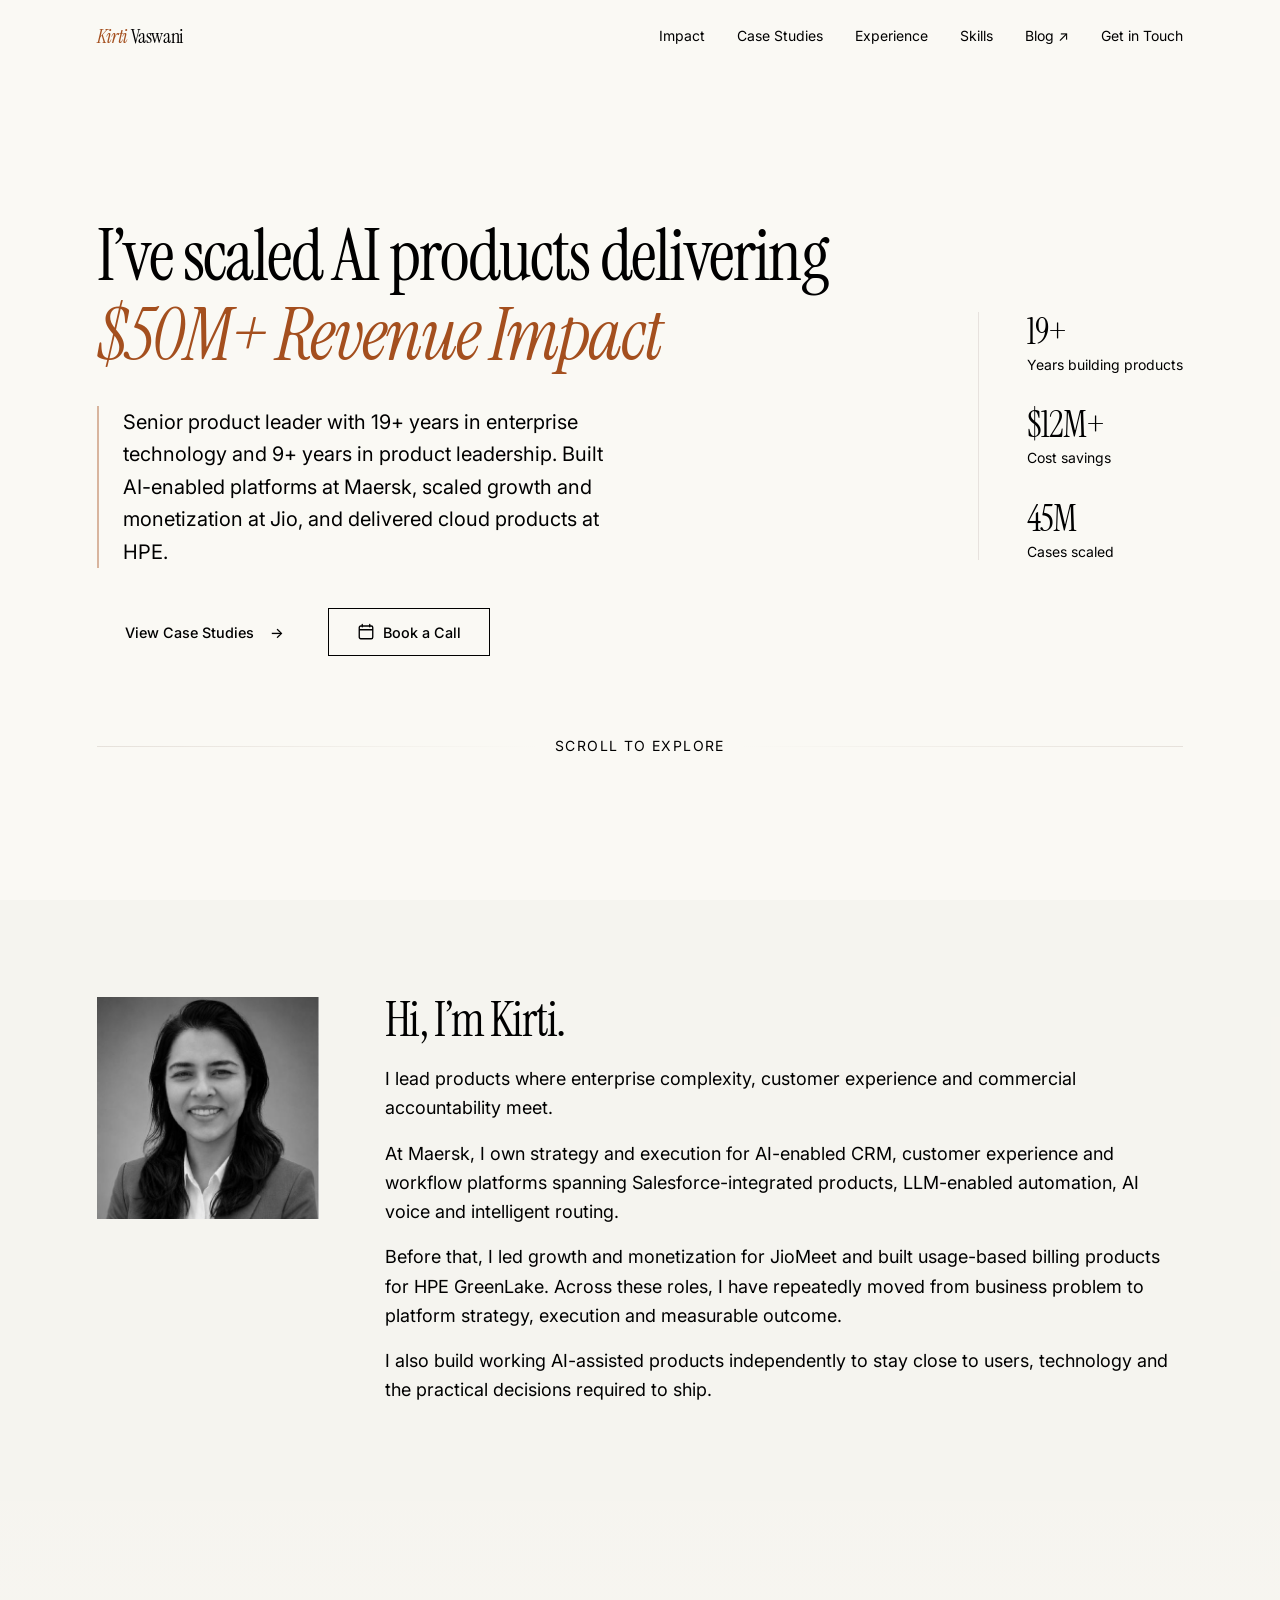
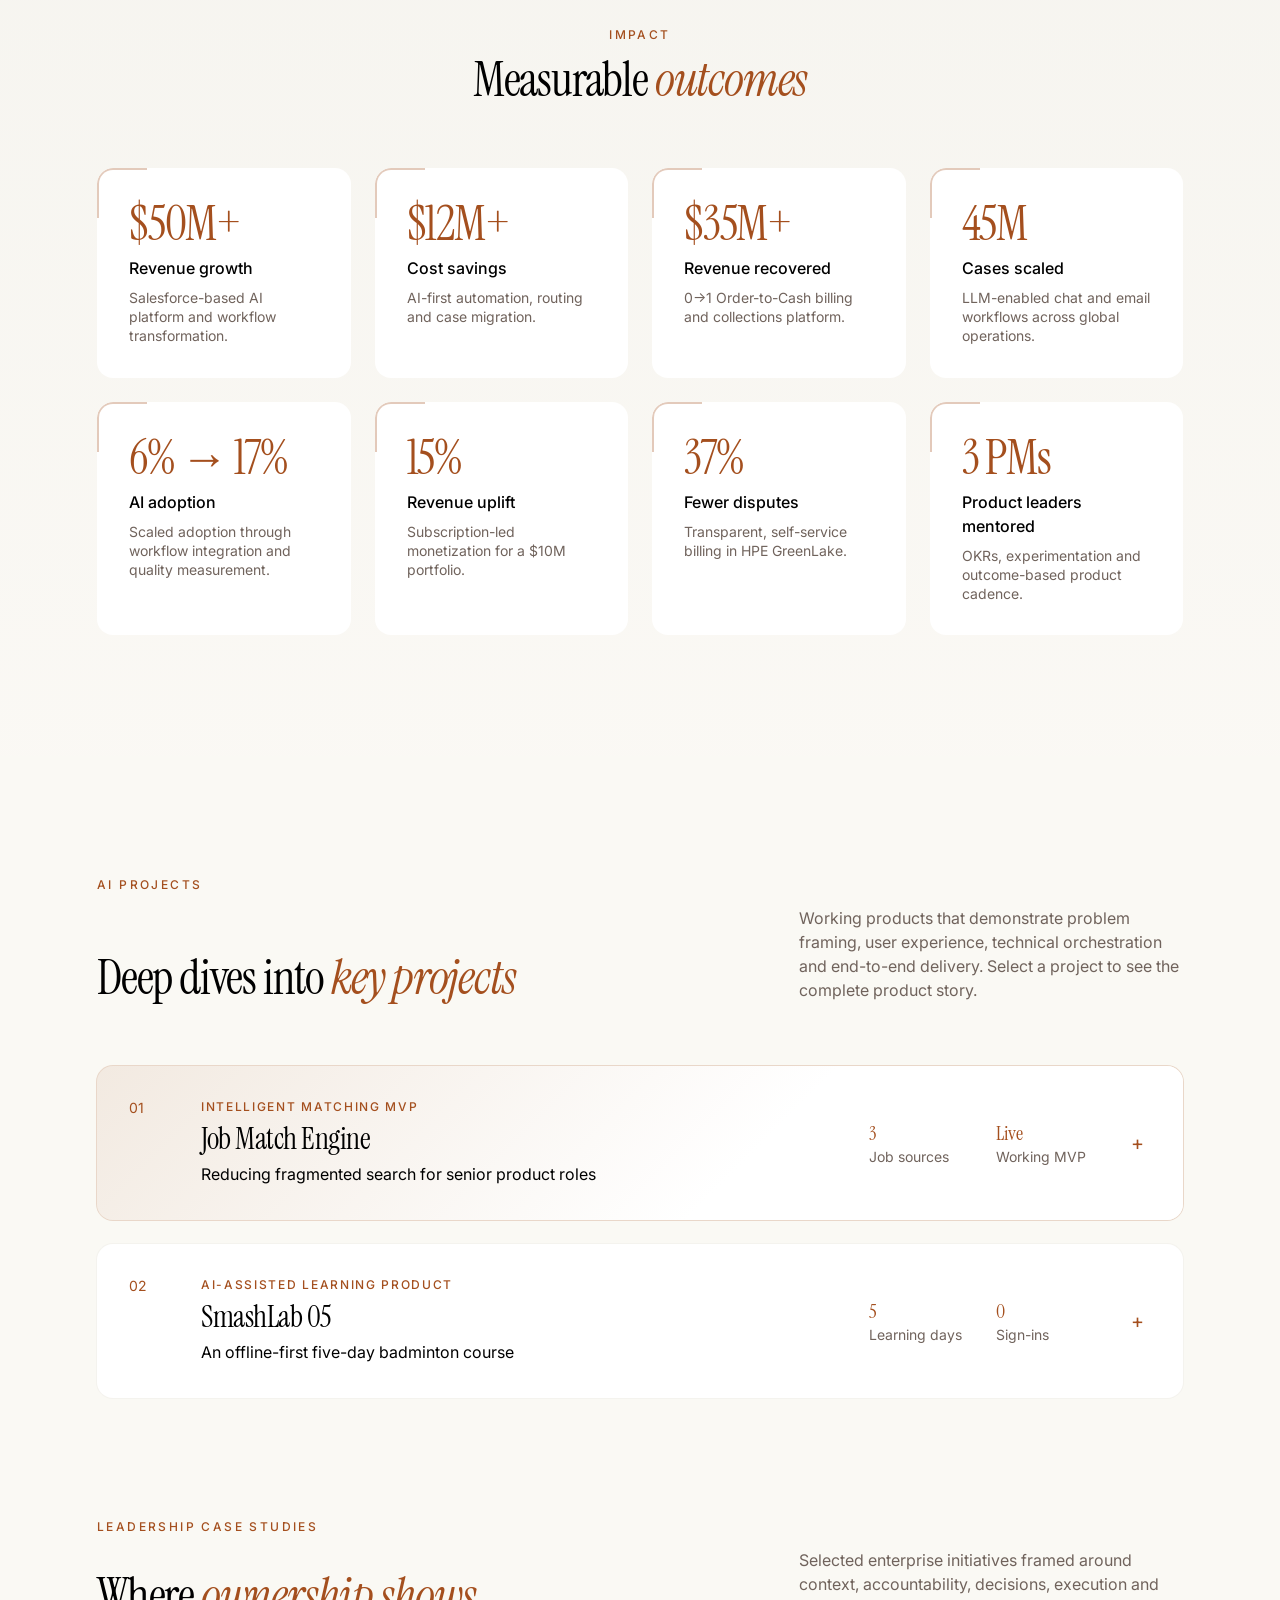
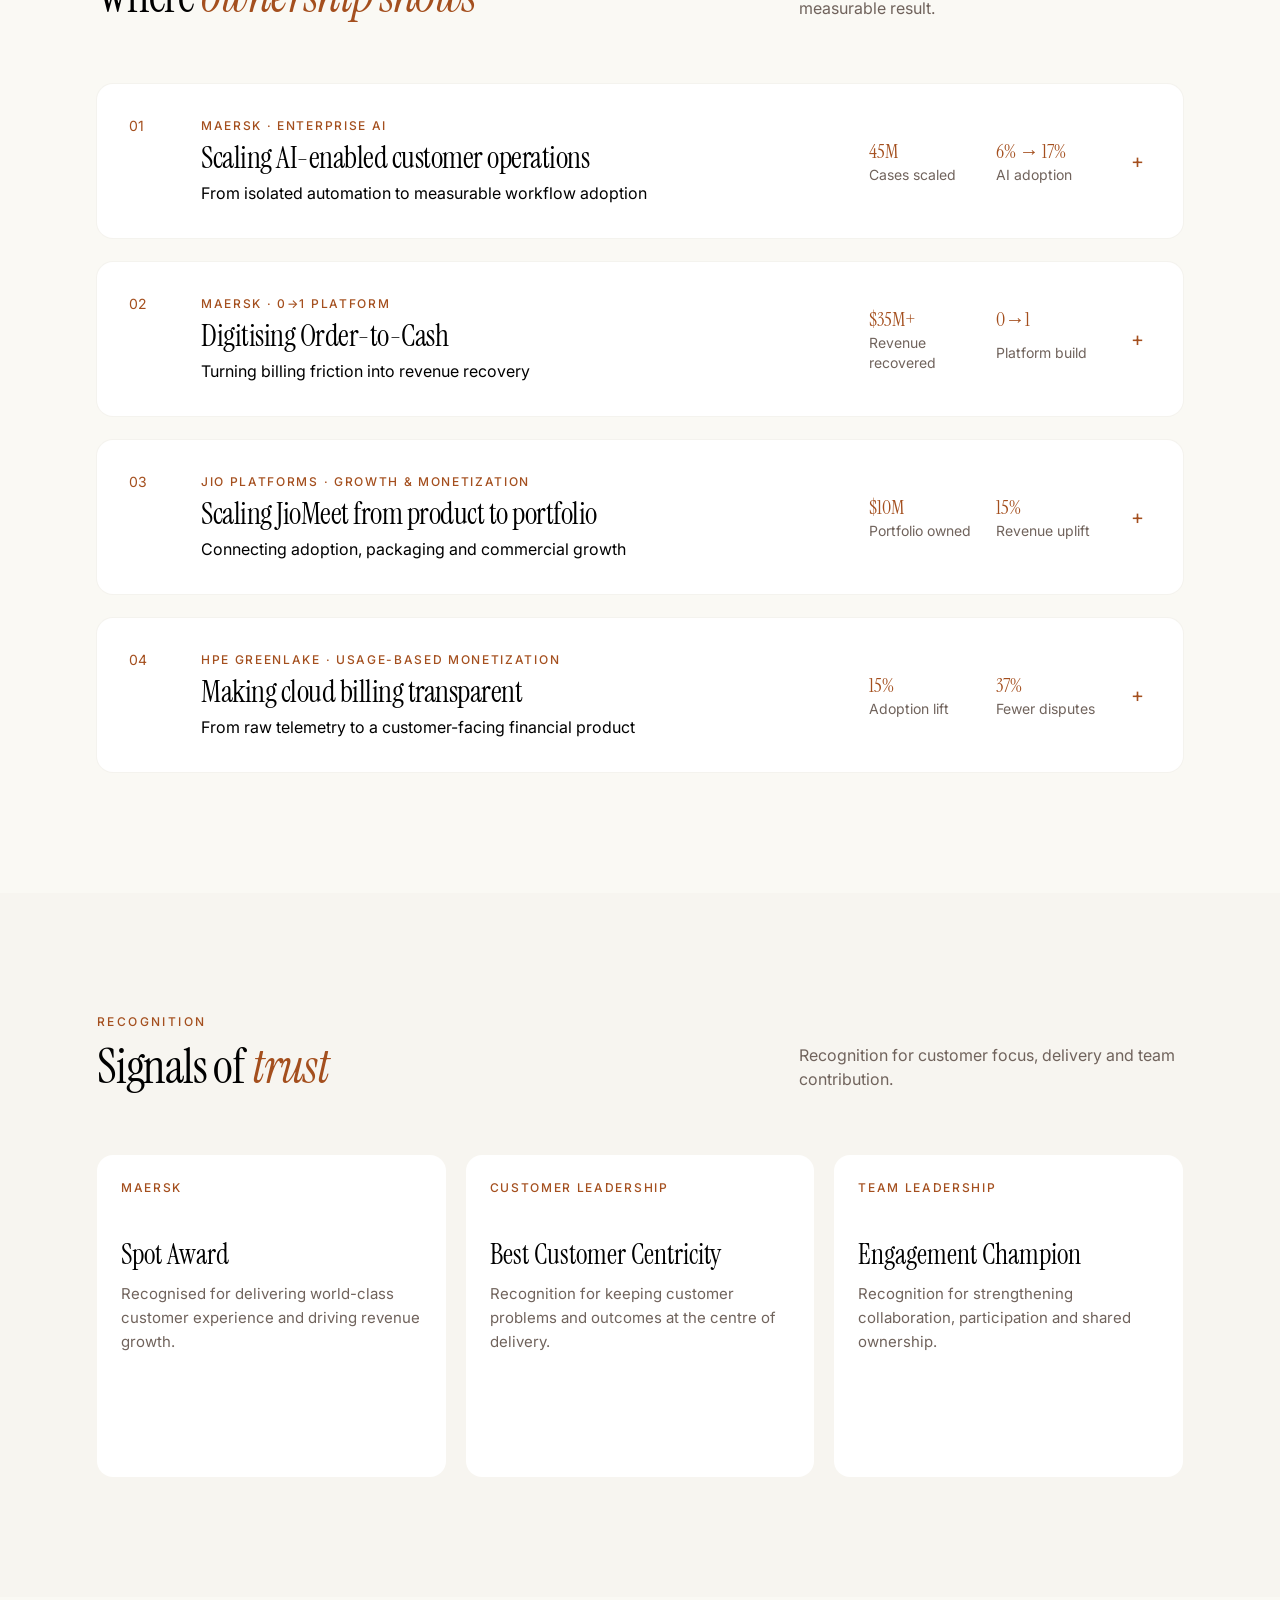
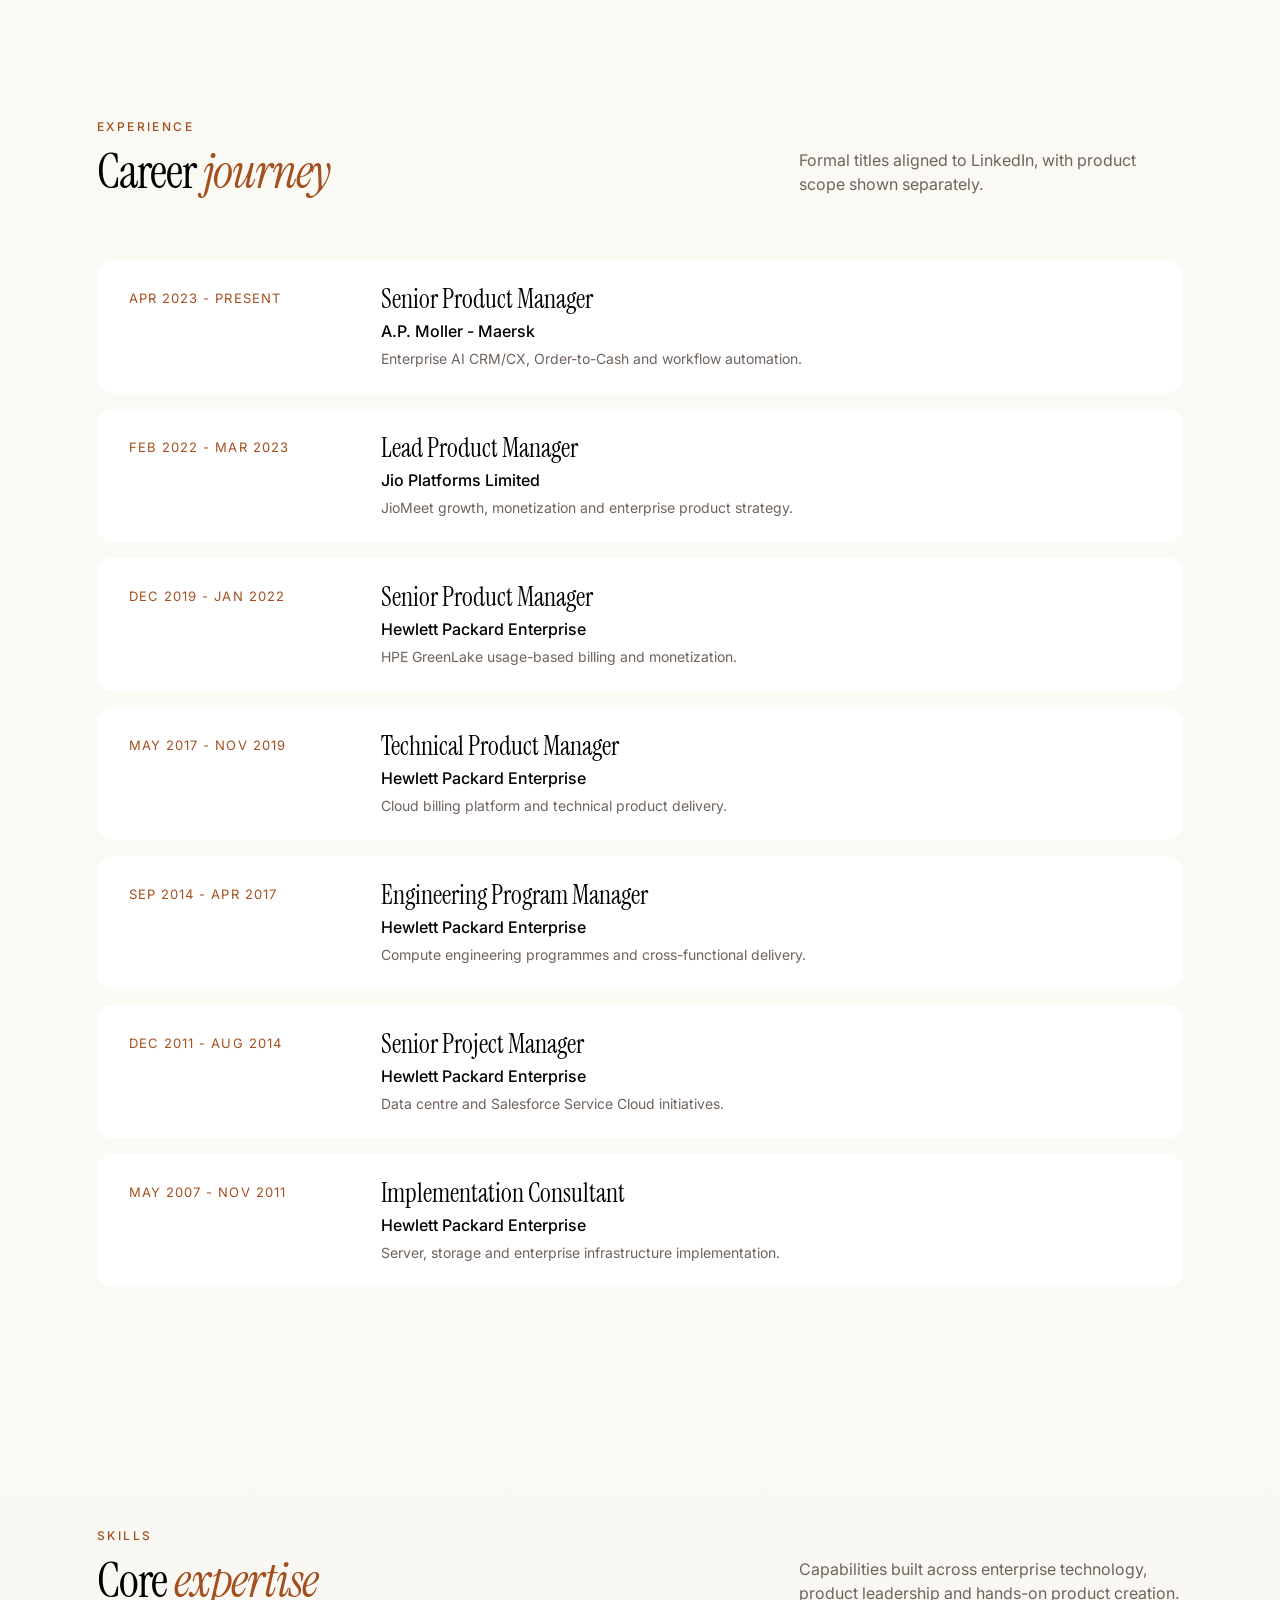
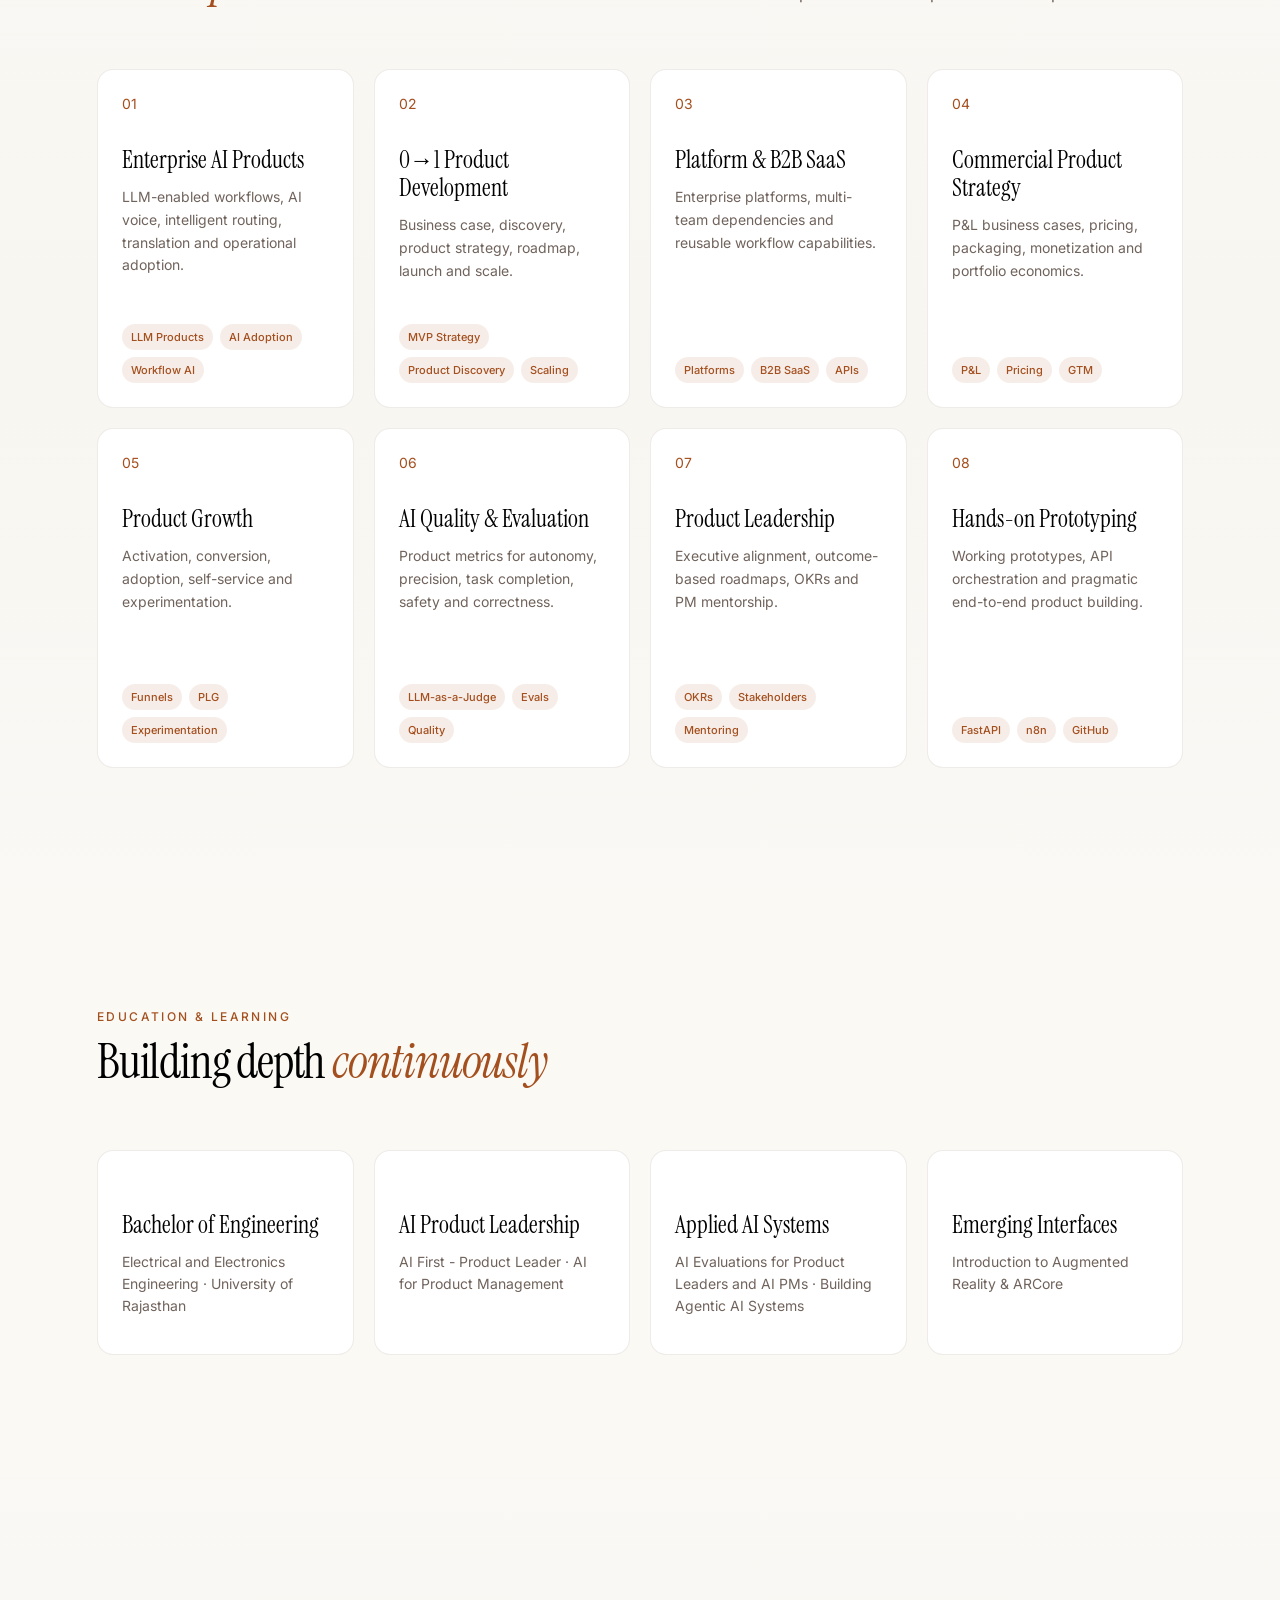
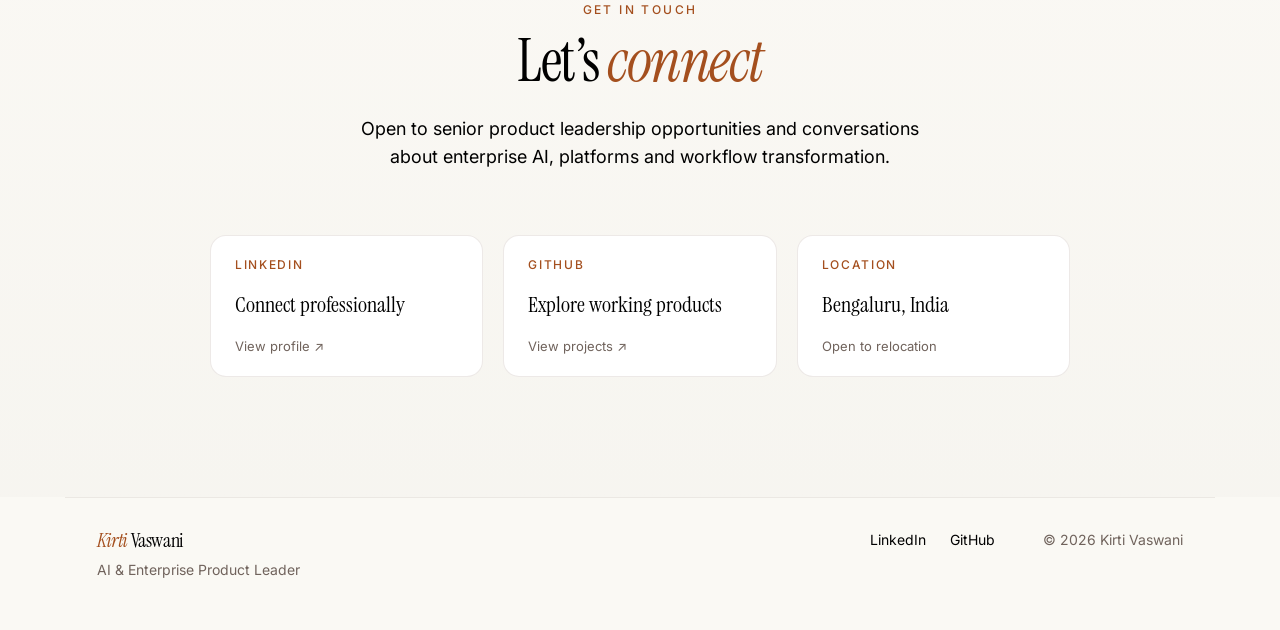
==== commit b0618eb5: "Update index.html" ====
--- a/index.html
+++ b/index.html
@@ -18,7 +18,7 @@
   <link rel="preconnect" href="https://fonts.googleapis.com">
   <link rel="preconnect" href="https://fonts.gstatic.com" crossorigin>
   <link href="https://fonts.googleapis.com/css2?family=Instrument+Serif:ital@0;1&family=Inter:wght@400;500;600;700&display=swap" rel="stylesheet">
-  <link rel="stylesheet" href="styles.css">
+  <link rel="stylesheet" href="styles.css?v=8cf3f42">
   <script type="application/ld+json">
   {
     "@context": "https://schema.org",
@@ -56,7 +56,7 @@
   <main id="main-content">
     <section class="hero shell" id="top">
       <div class="hero-copy">
-        <h1><span>I’ve scaled AI products delivering</span><span><em>$50M+ growth</em></span></h1>
+        <h1><span>I’ve scaled AI products delivering</span><span><em>$50M+ Revenue Impact</em></span></h1>
         <p class="hero-description">Senior product leader with 19+ years in enterprise technology and 9+ years in product leadership. Built AI-enabled platforms at Maersk, scaled growth and monetization at Jio, and delivered cloud products at HPE.</p>
         <div class="hero-actions">
           <a class="text-link" href="#ai-projects">View Case Studies <span aria-hidden="true">→</span></a>
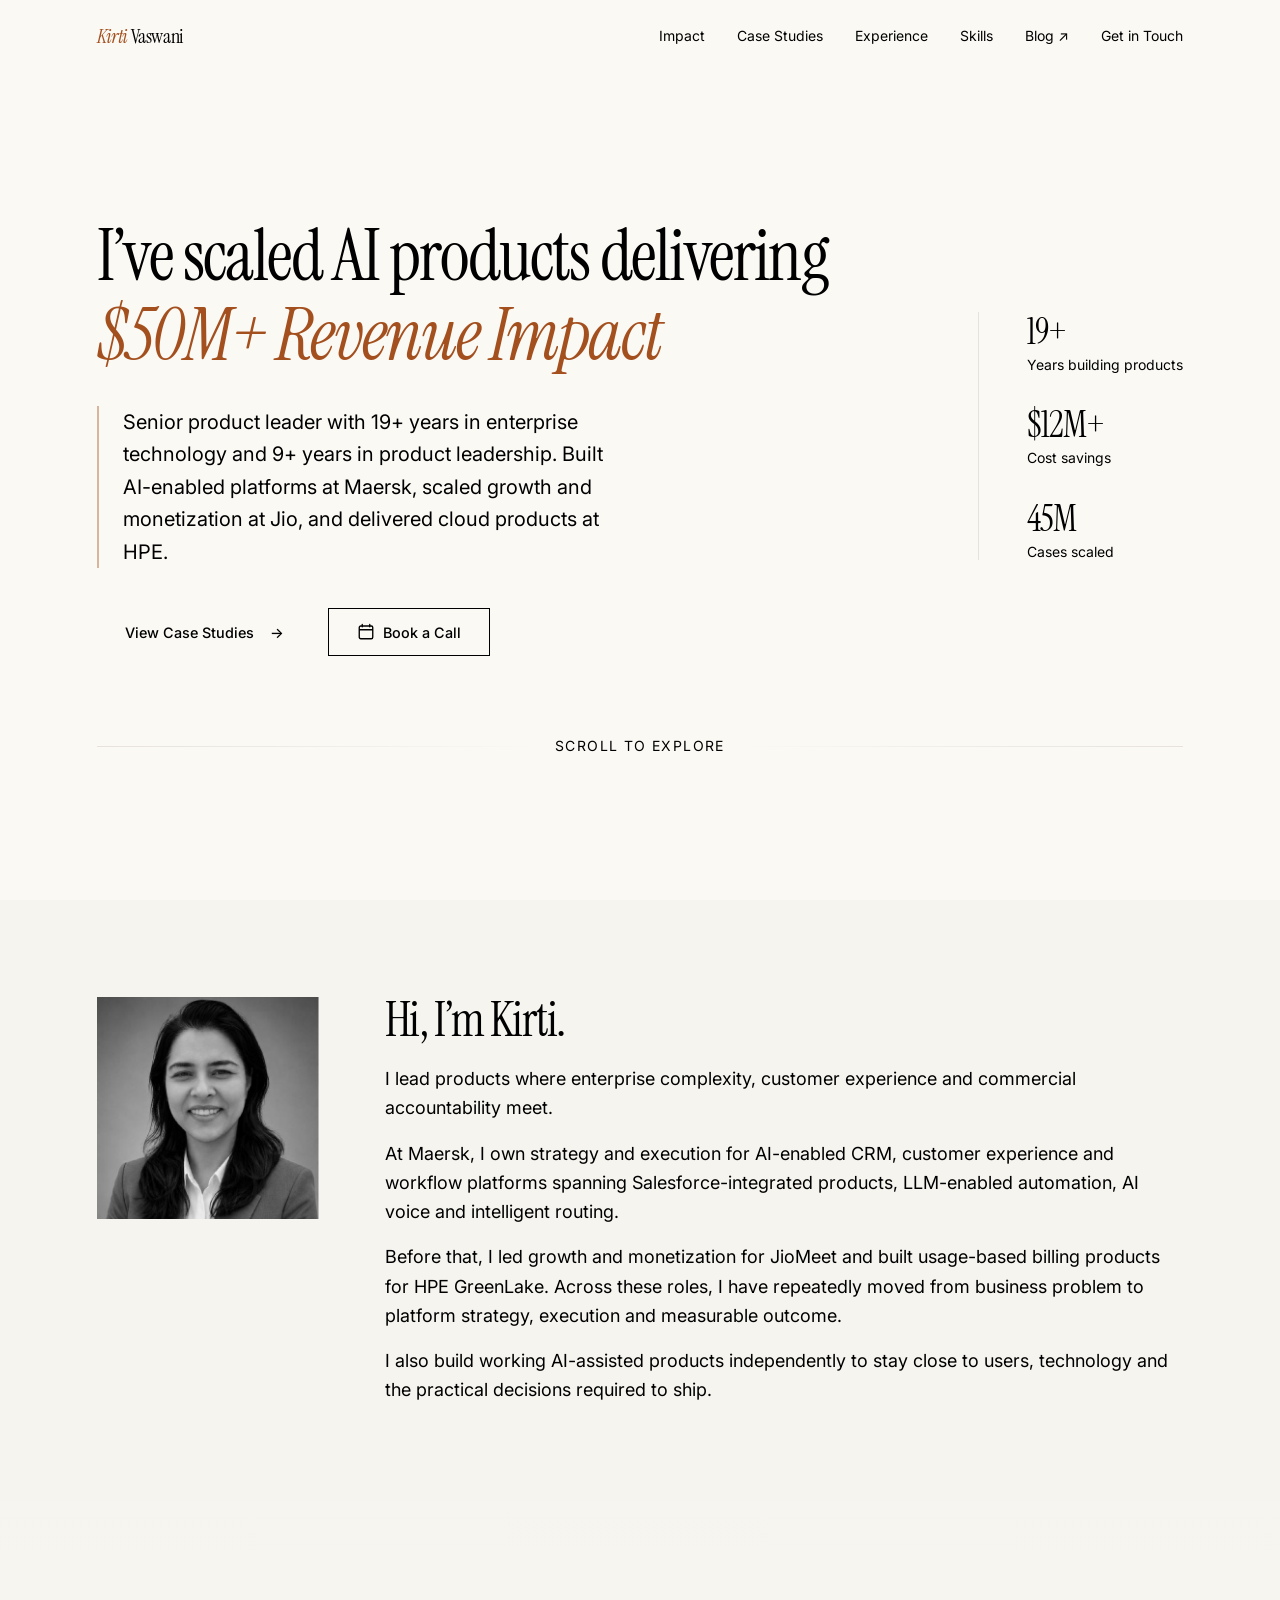
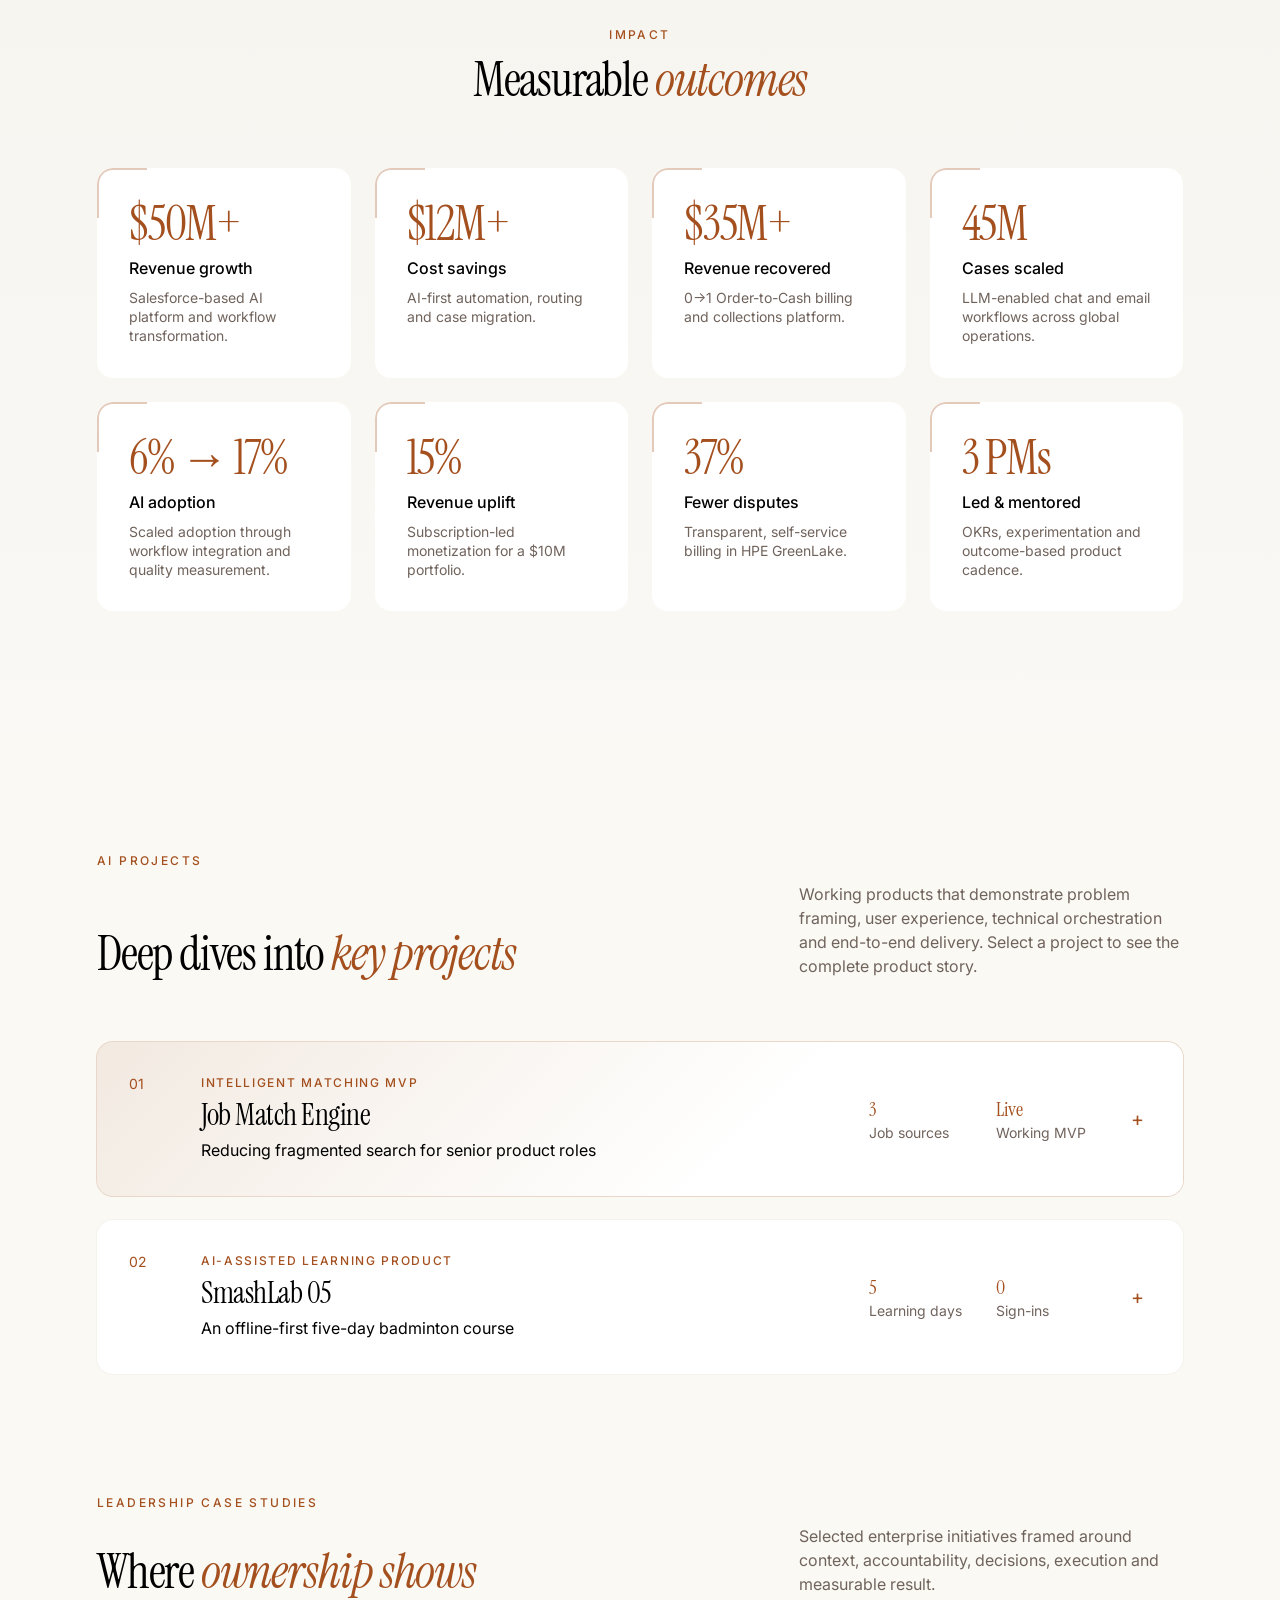
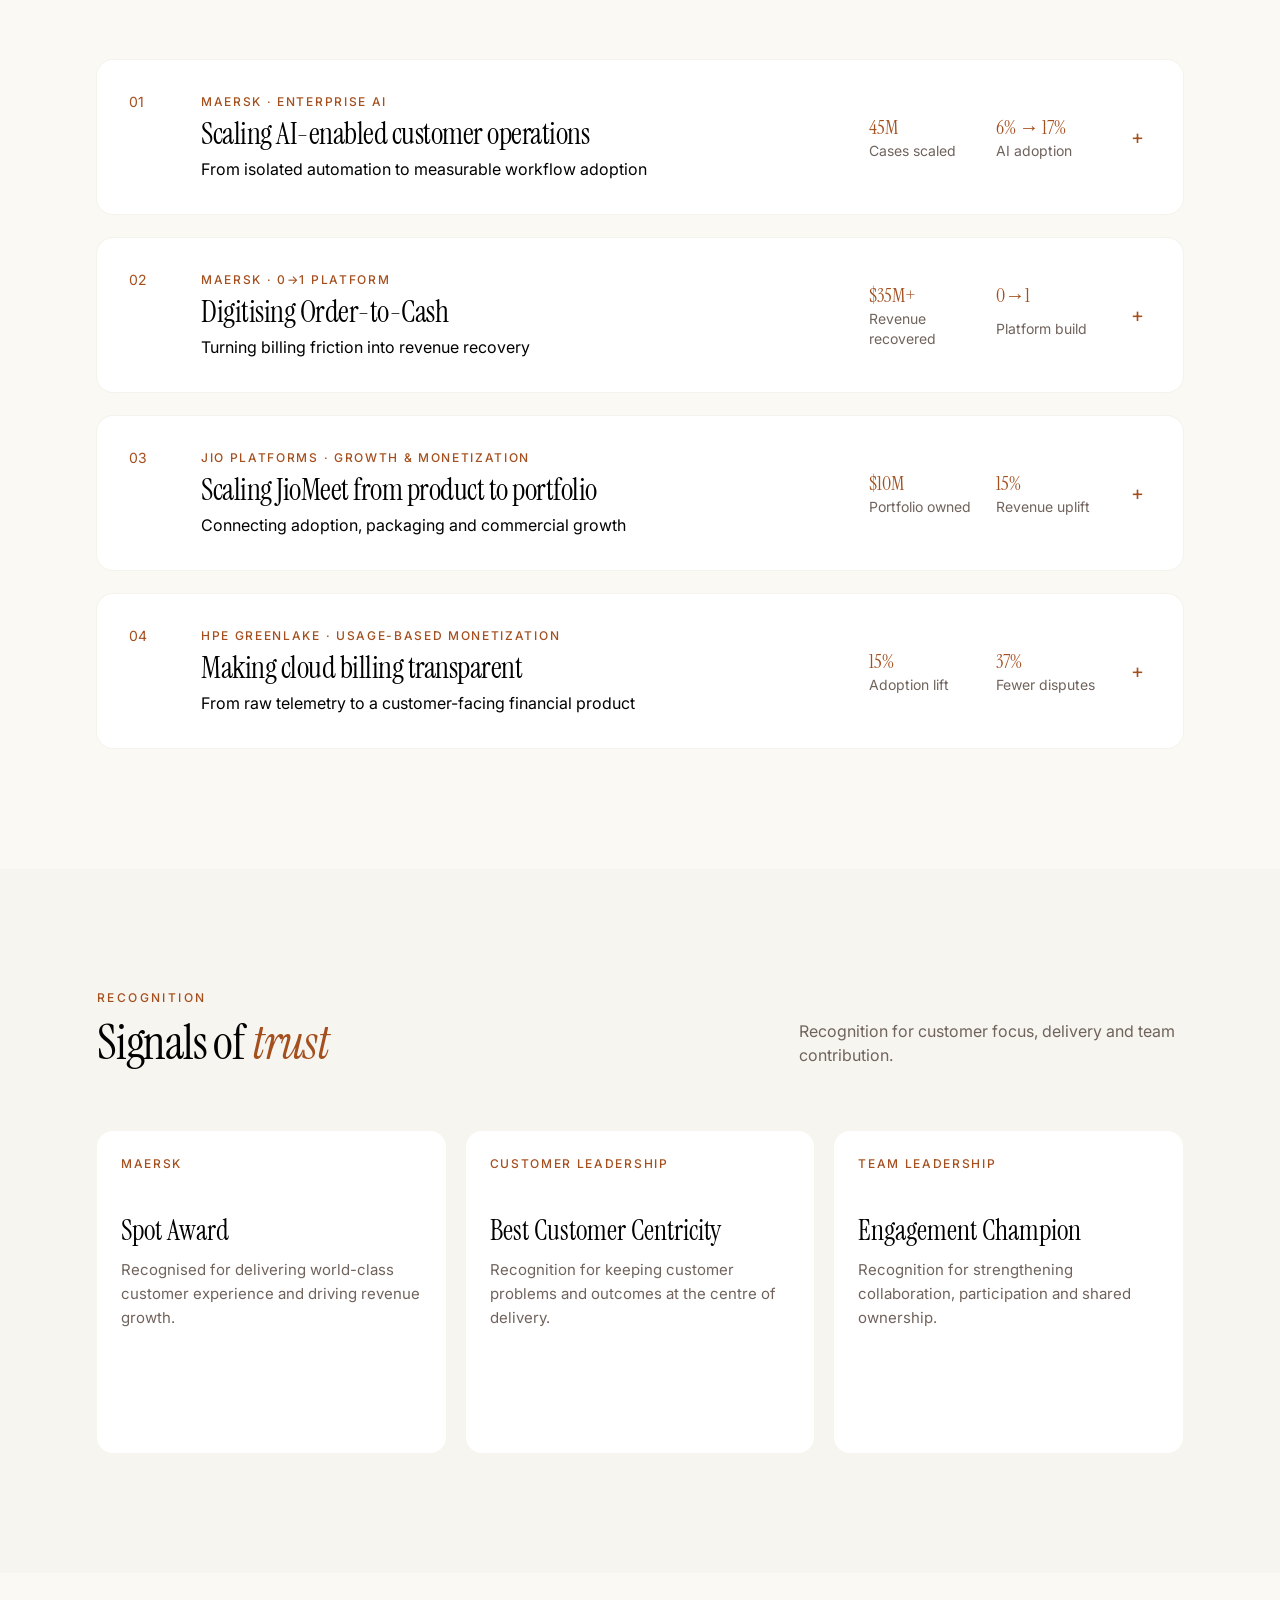
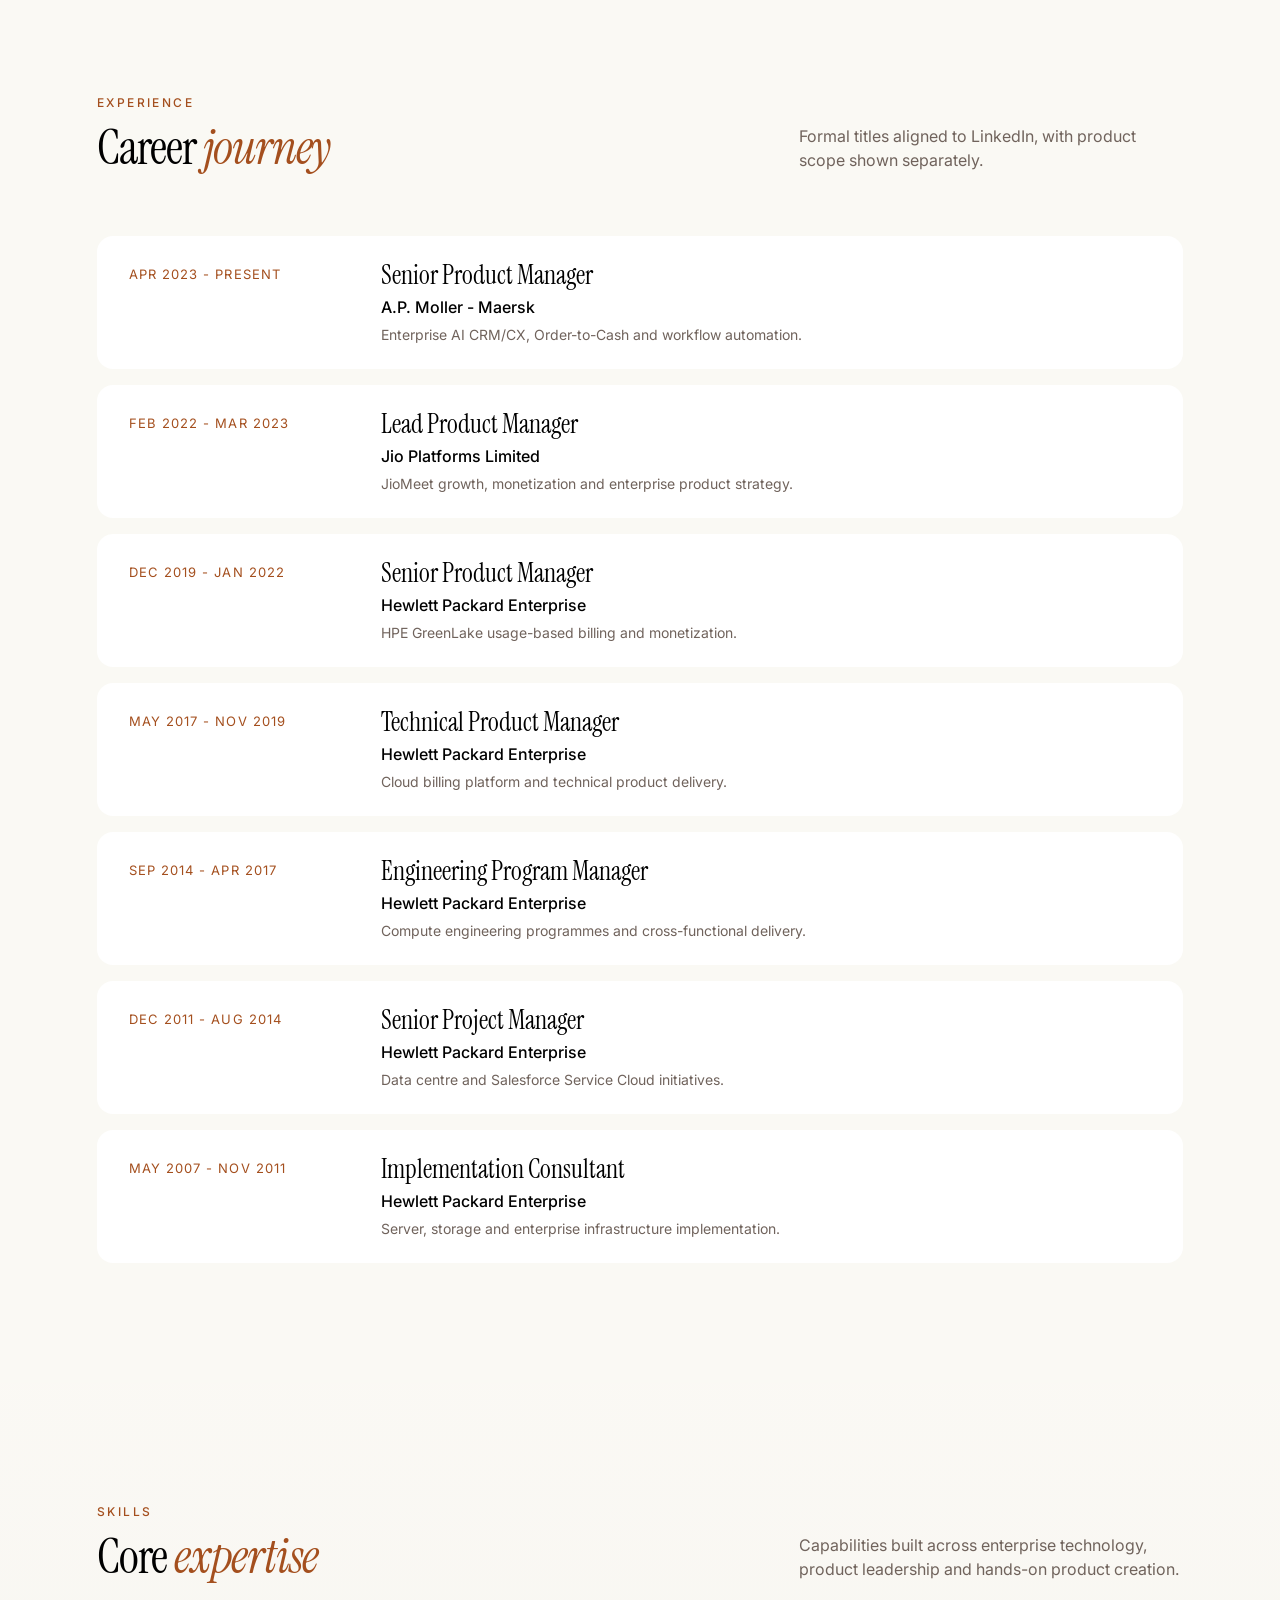
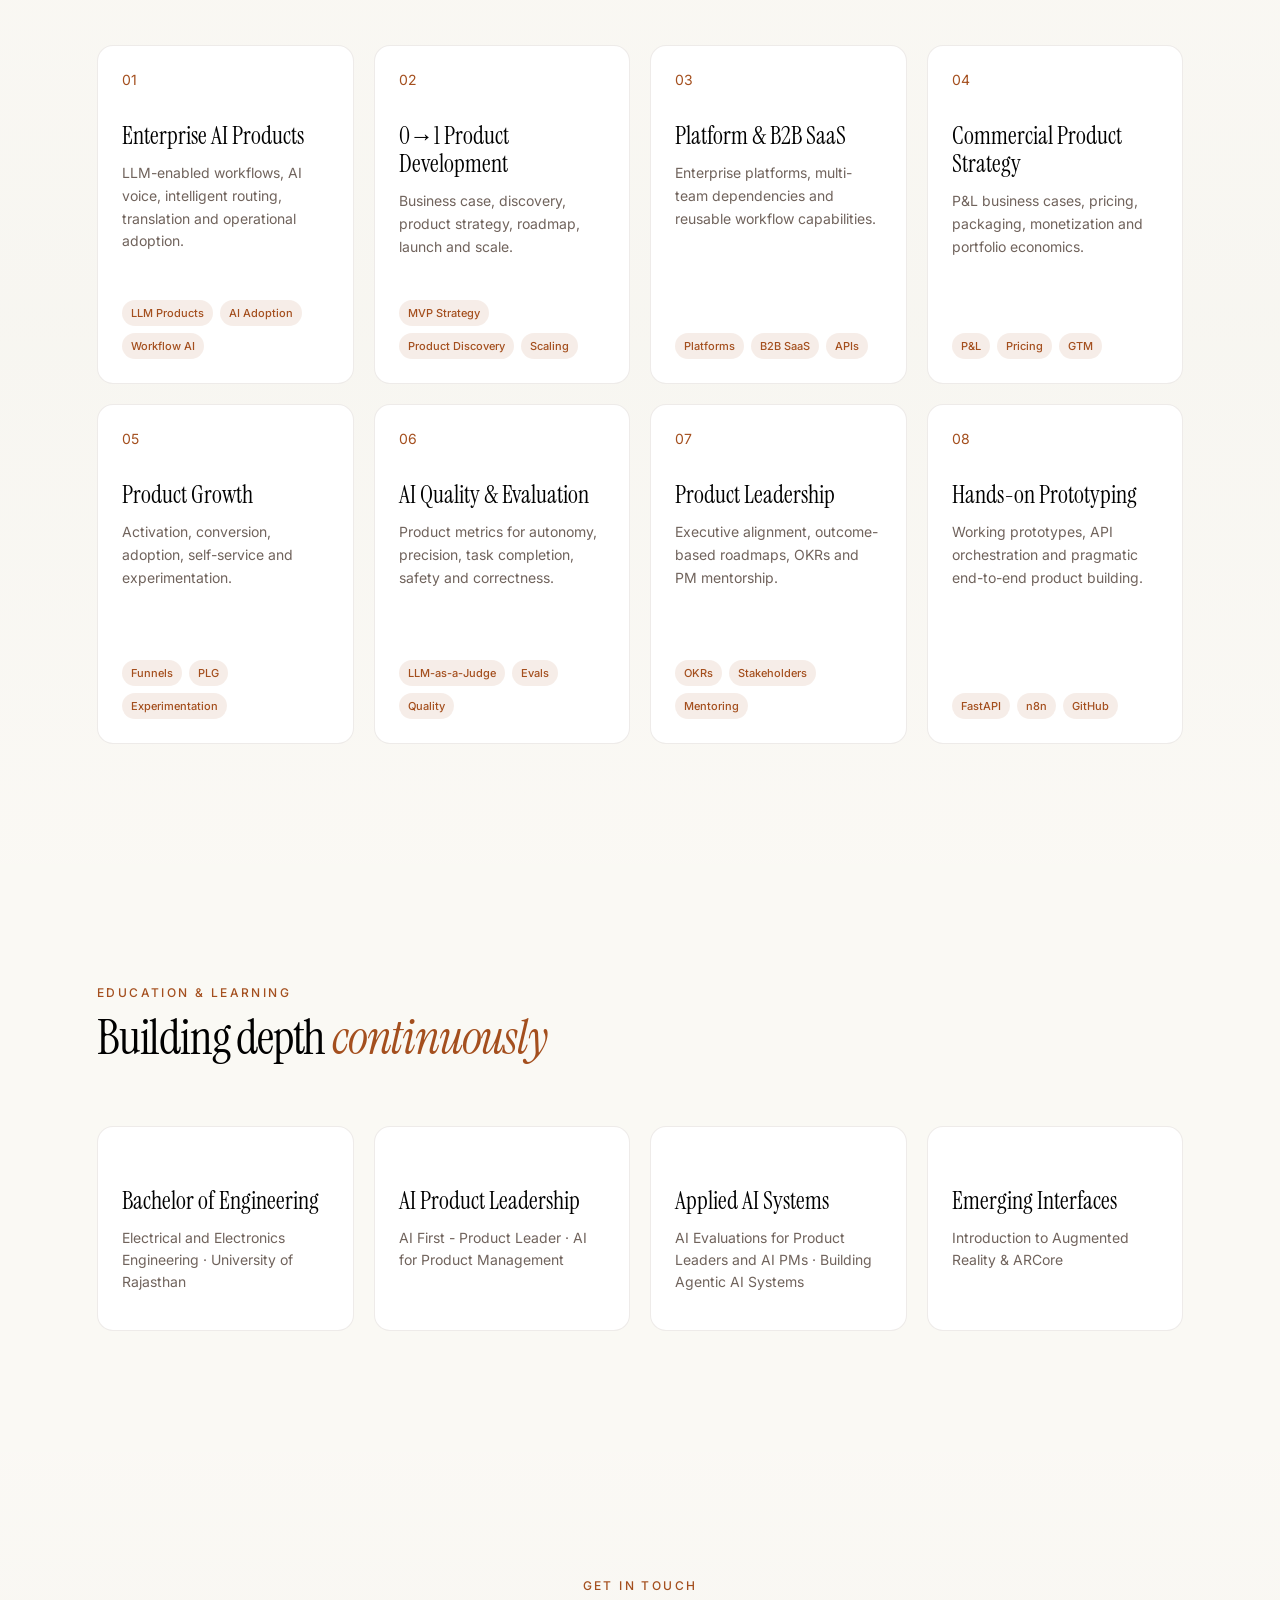
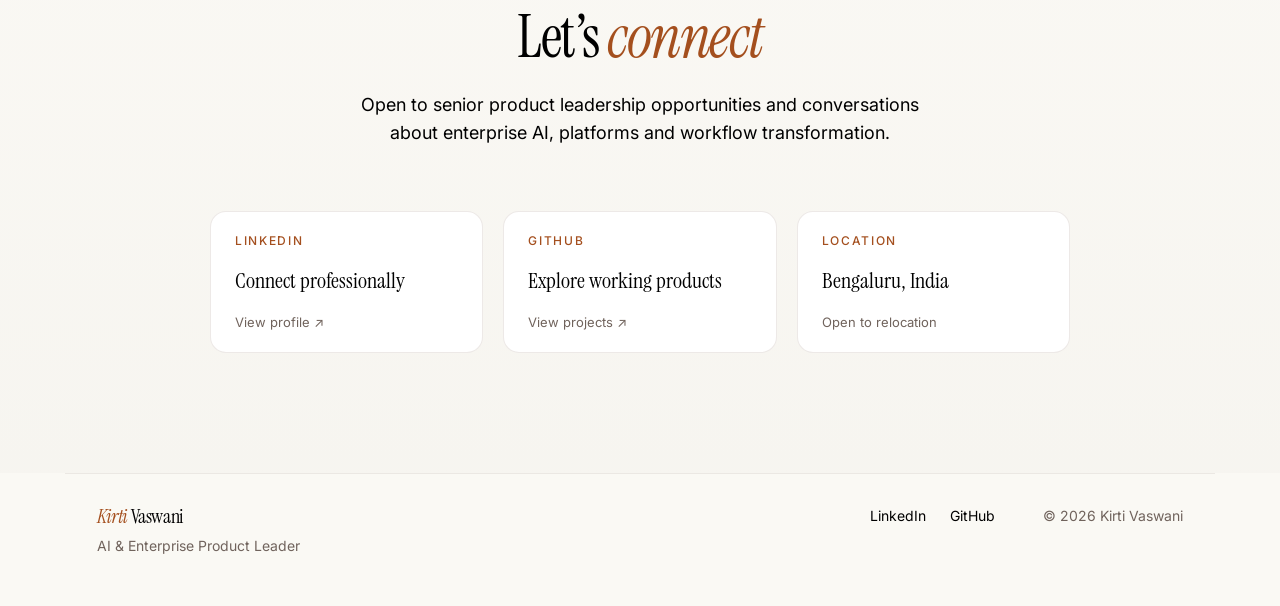
==== commit 61beeb78: "Update article content for product leaders section" ====
--- a/index.html
+++ b/index.html
@@ -100,7 +100,7 @@
         <article><strong>6% → 17%</strong><h3>AI adoption</h3><p>Scaled adoption through workflow integration and quality measurement.</p></article>
         <article><strong>15%</strong><h3>Revenue uplift</h3><p>Subscription-led monetization for a $10M portfolio.</p></article>
         <article><strong>37%</strong><h3>Fewer disputes</h3><p>Transparent, self-service billing in HPE GreenLake.</p></article>
-        <article><strong>3 PMs</strong><h3>Product leaders mentored</h3><p>OKRs, experimentation and outcome-based product cadence.</p></article>
+        <article><strong>3 PMs</strong><h3>Led & mentored</h3><p>OKRs, experimentation and outcome-based product cadence.</p></article>
       </div>
     </section>
 
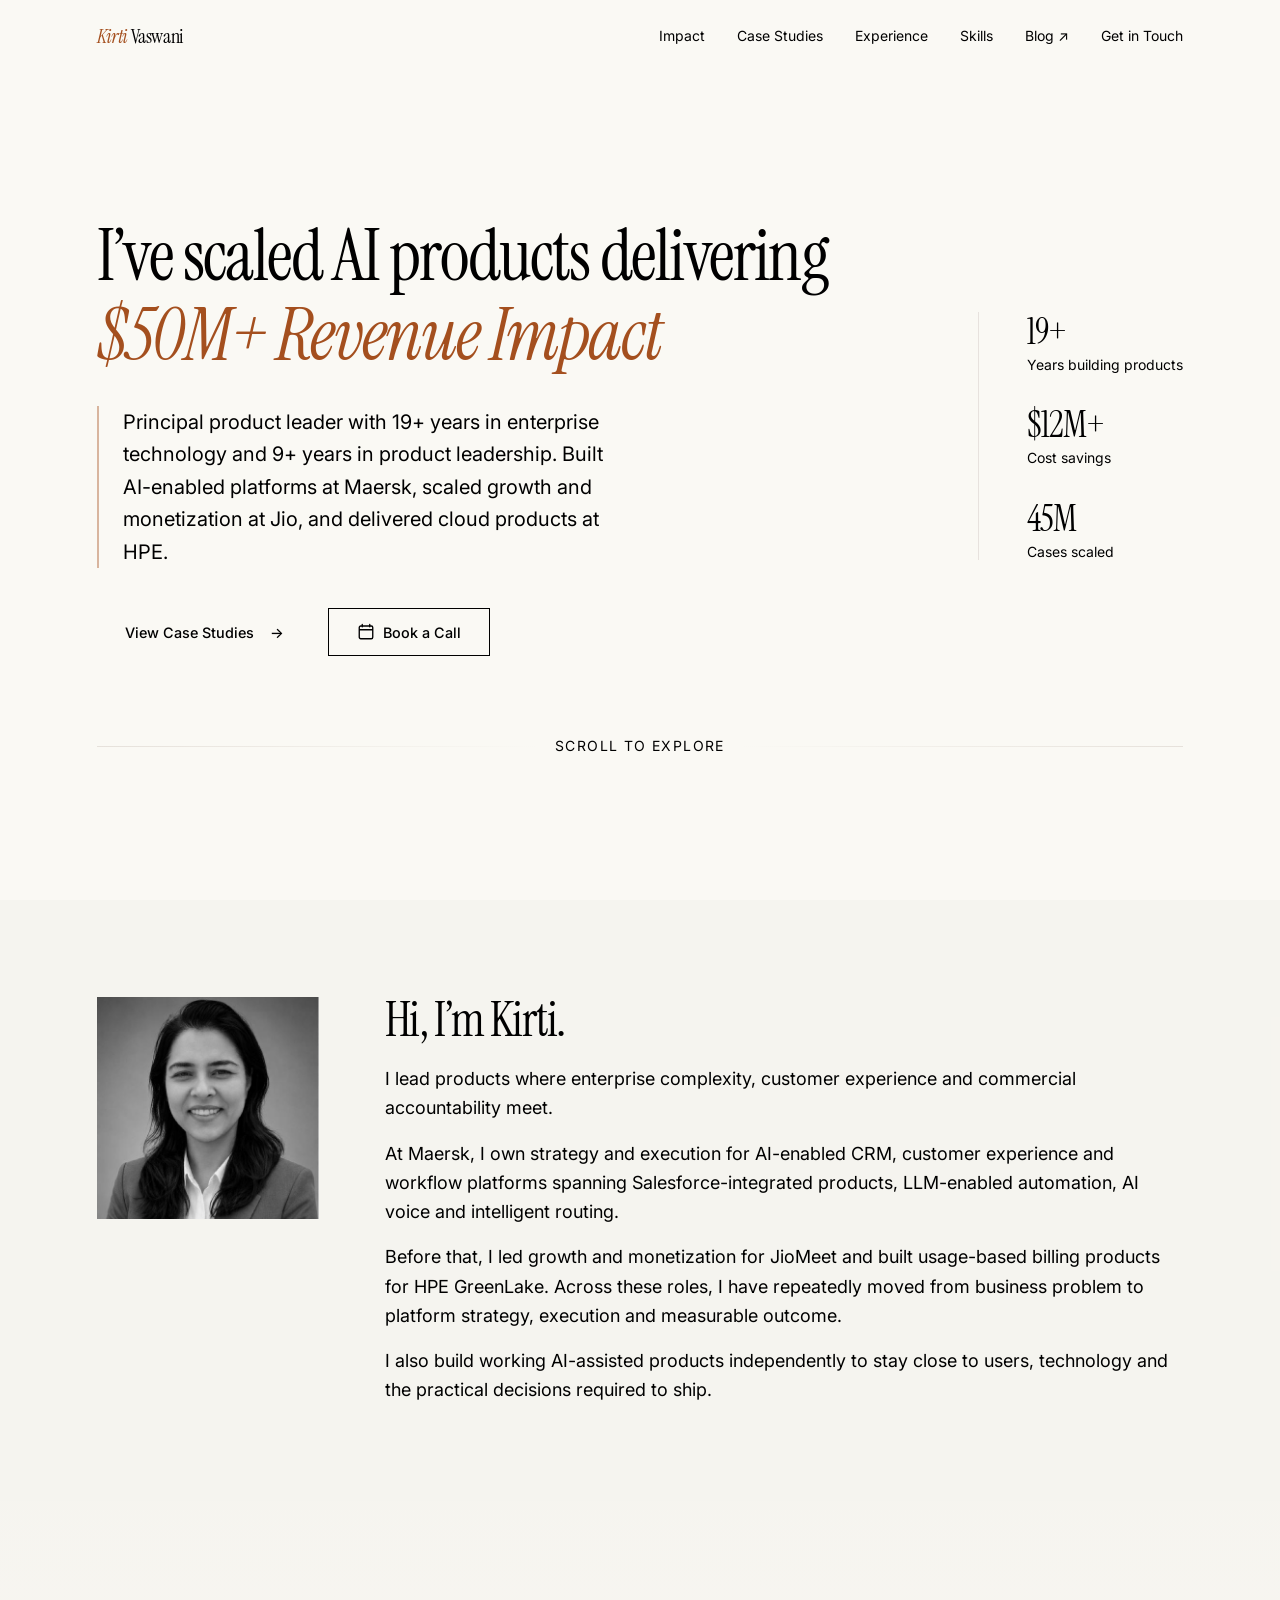
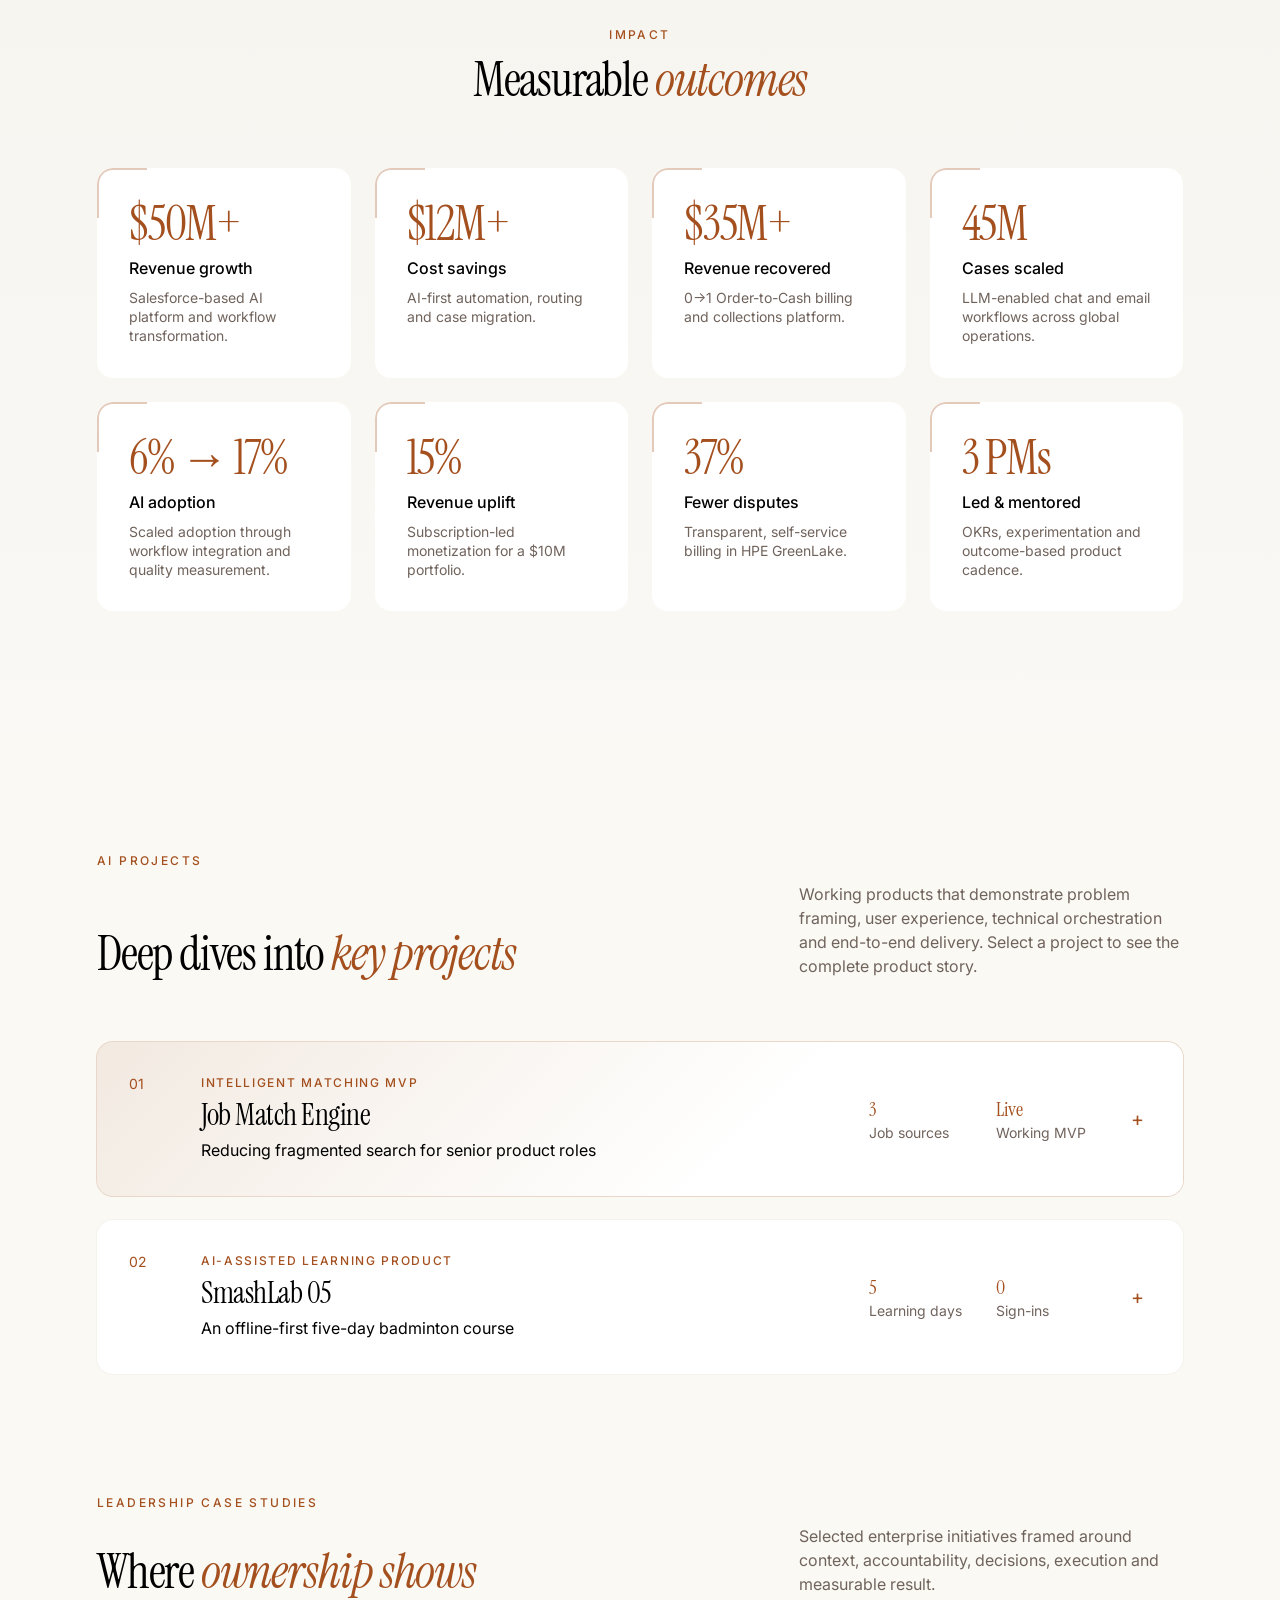
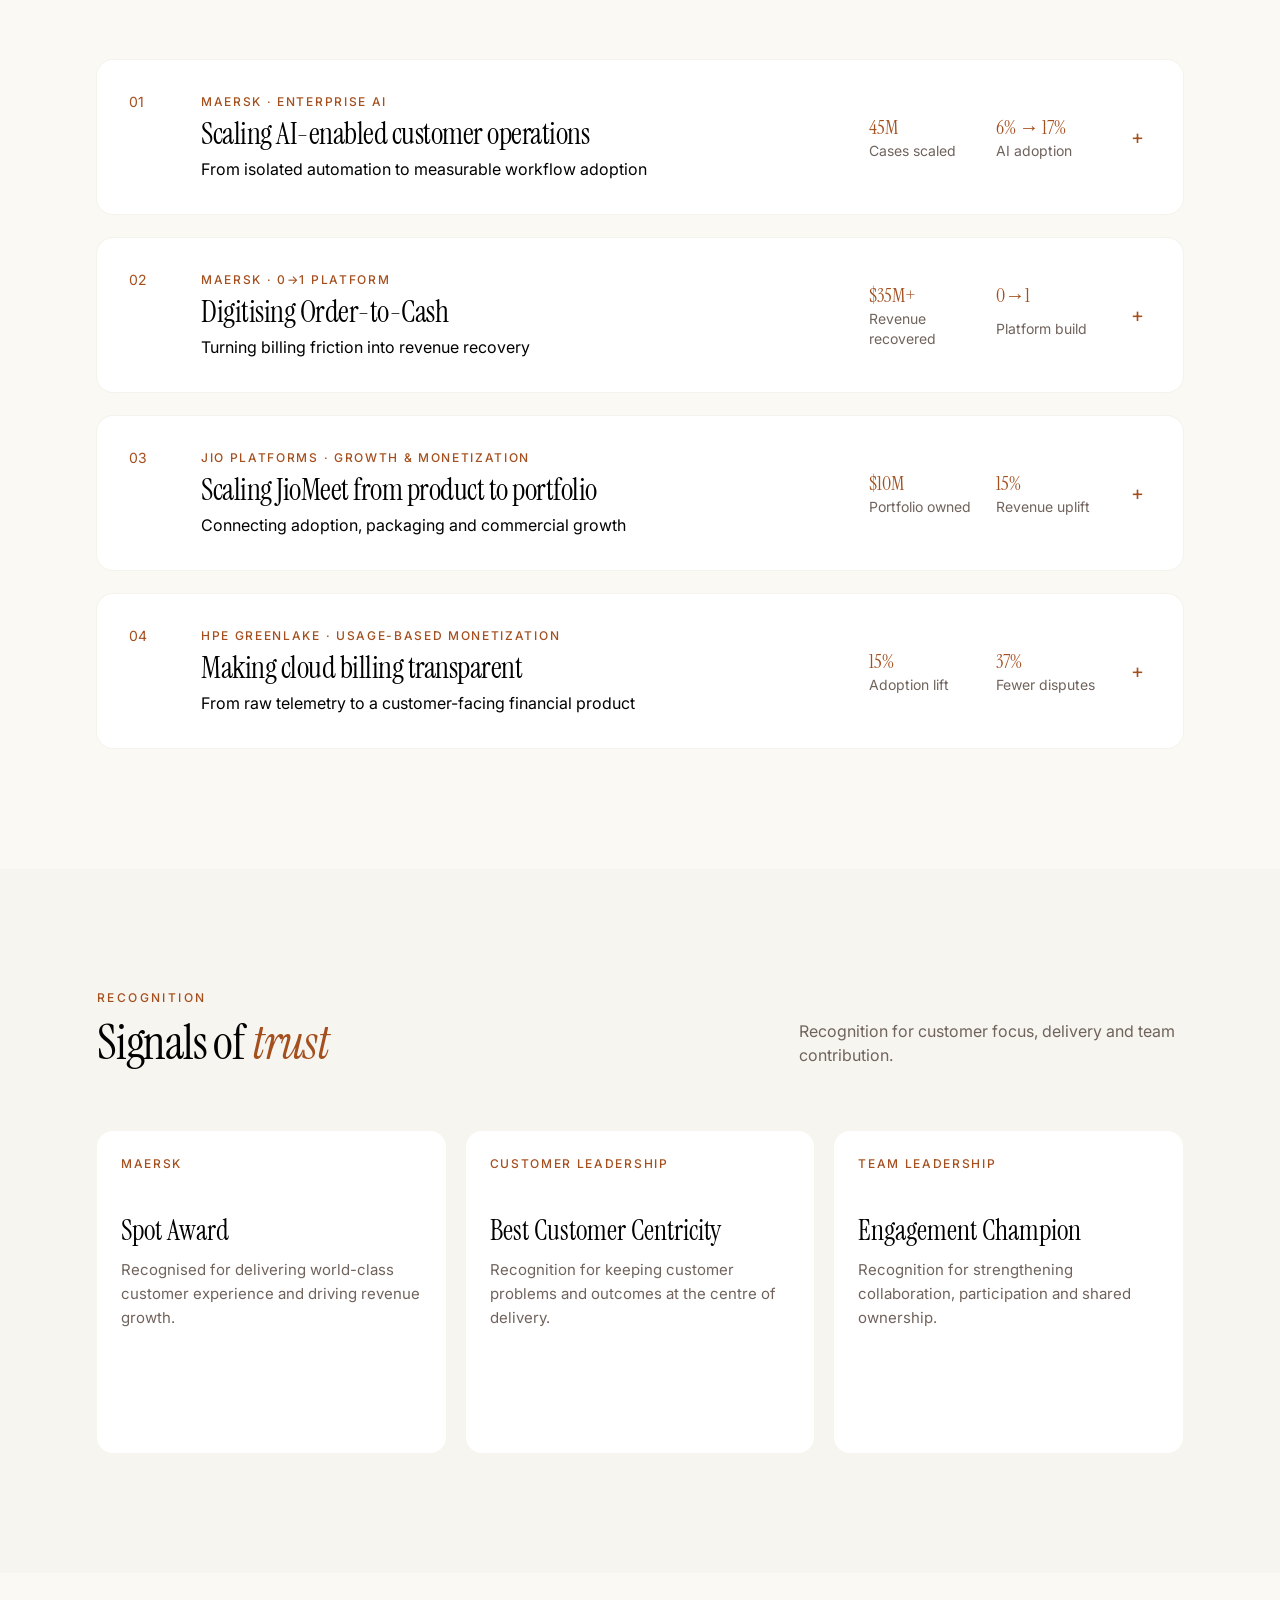
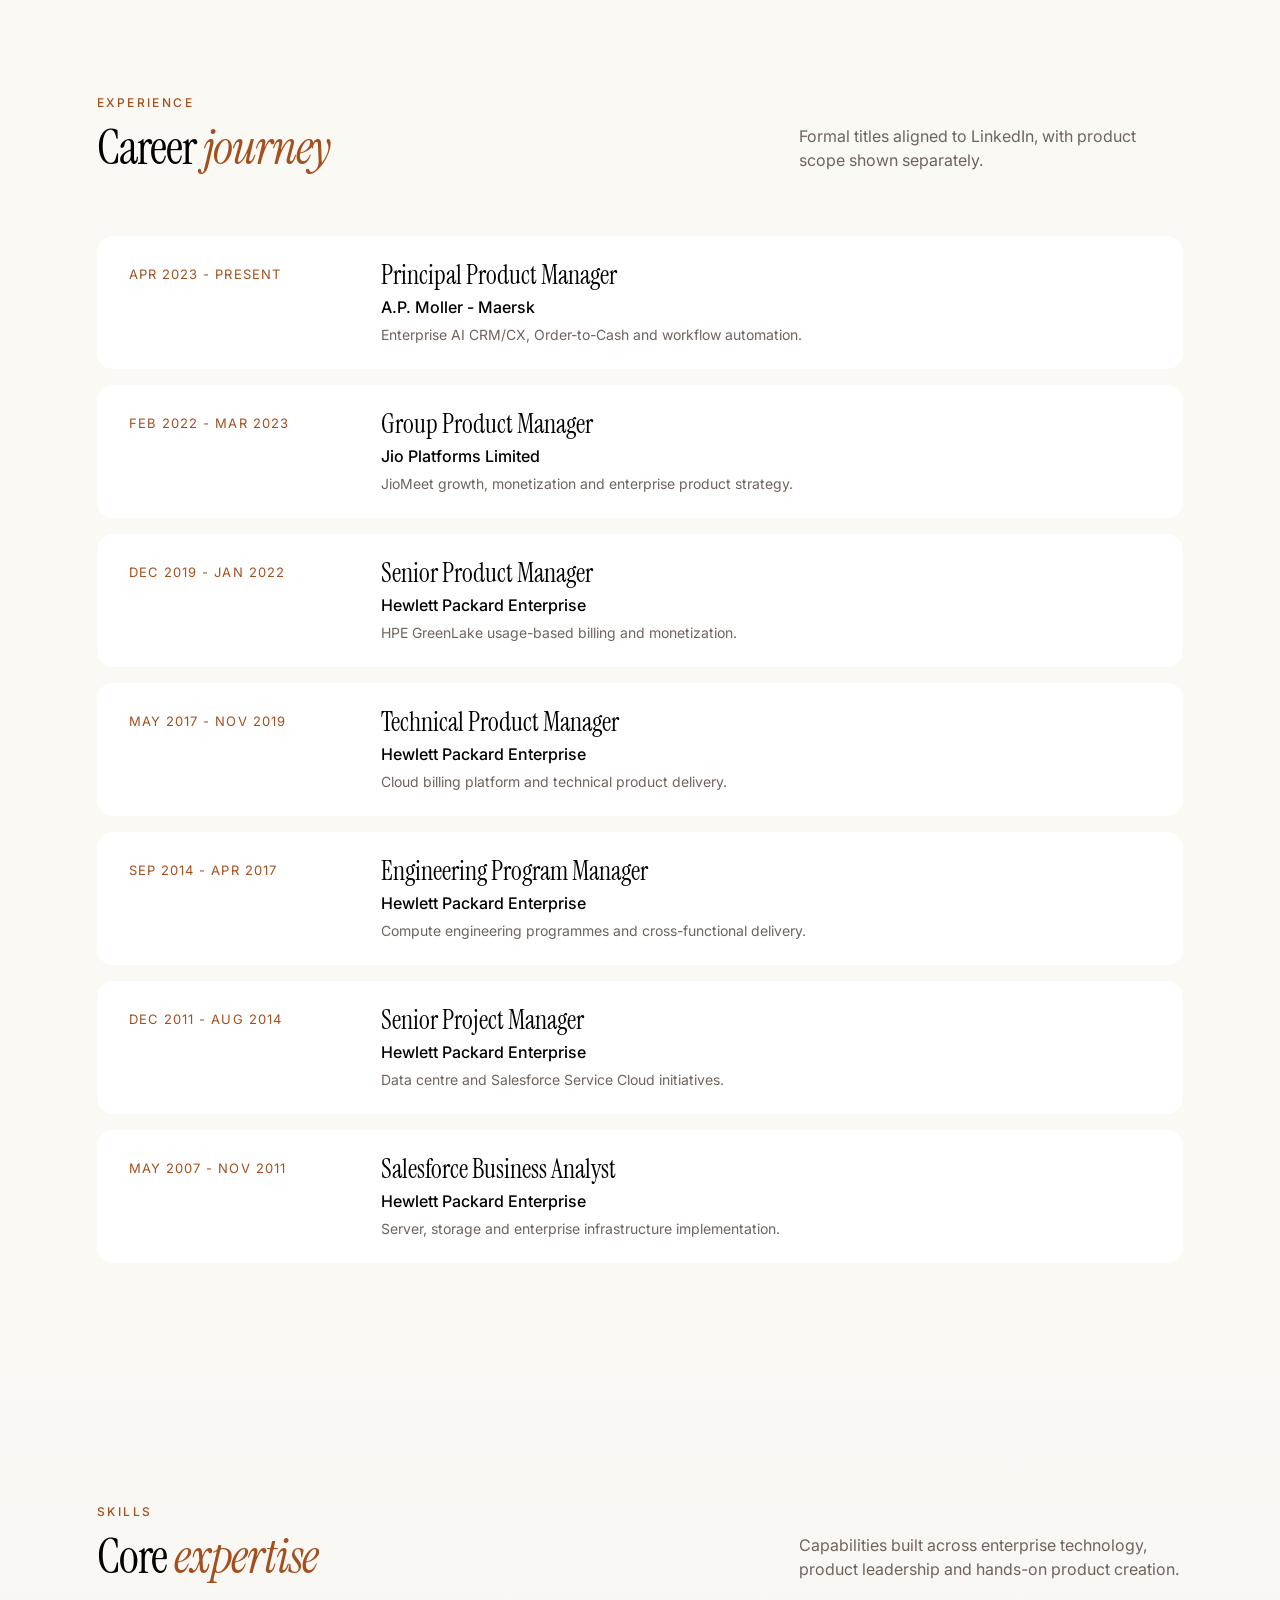
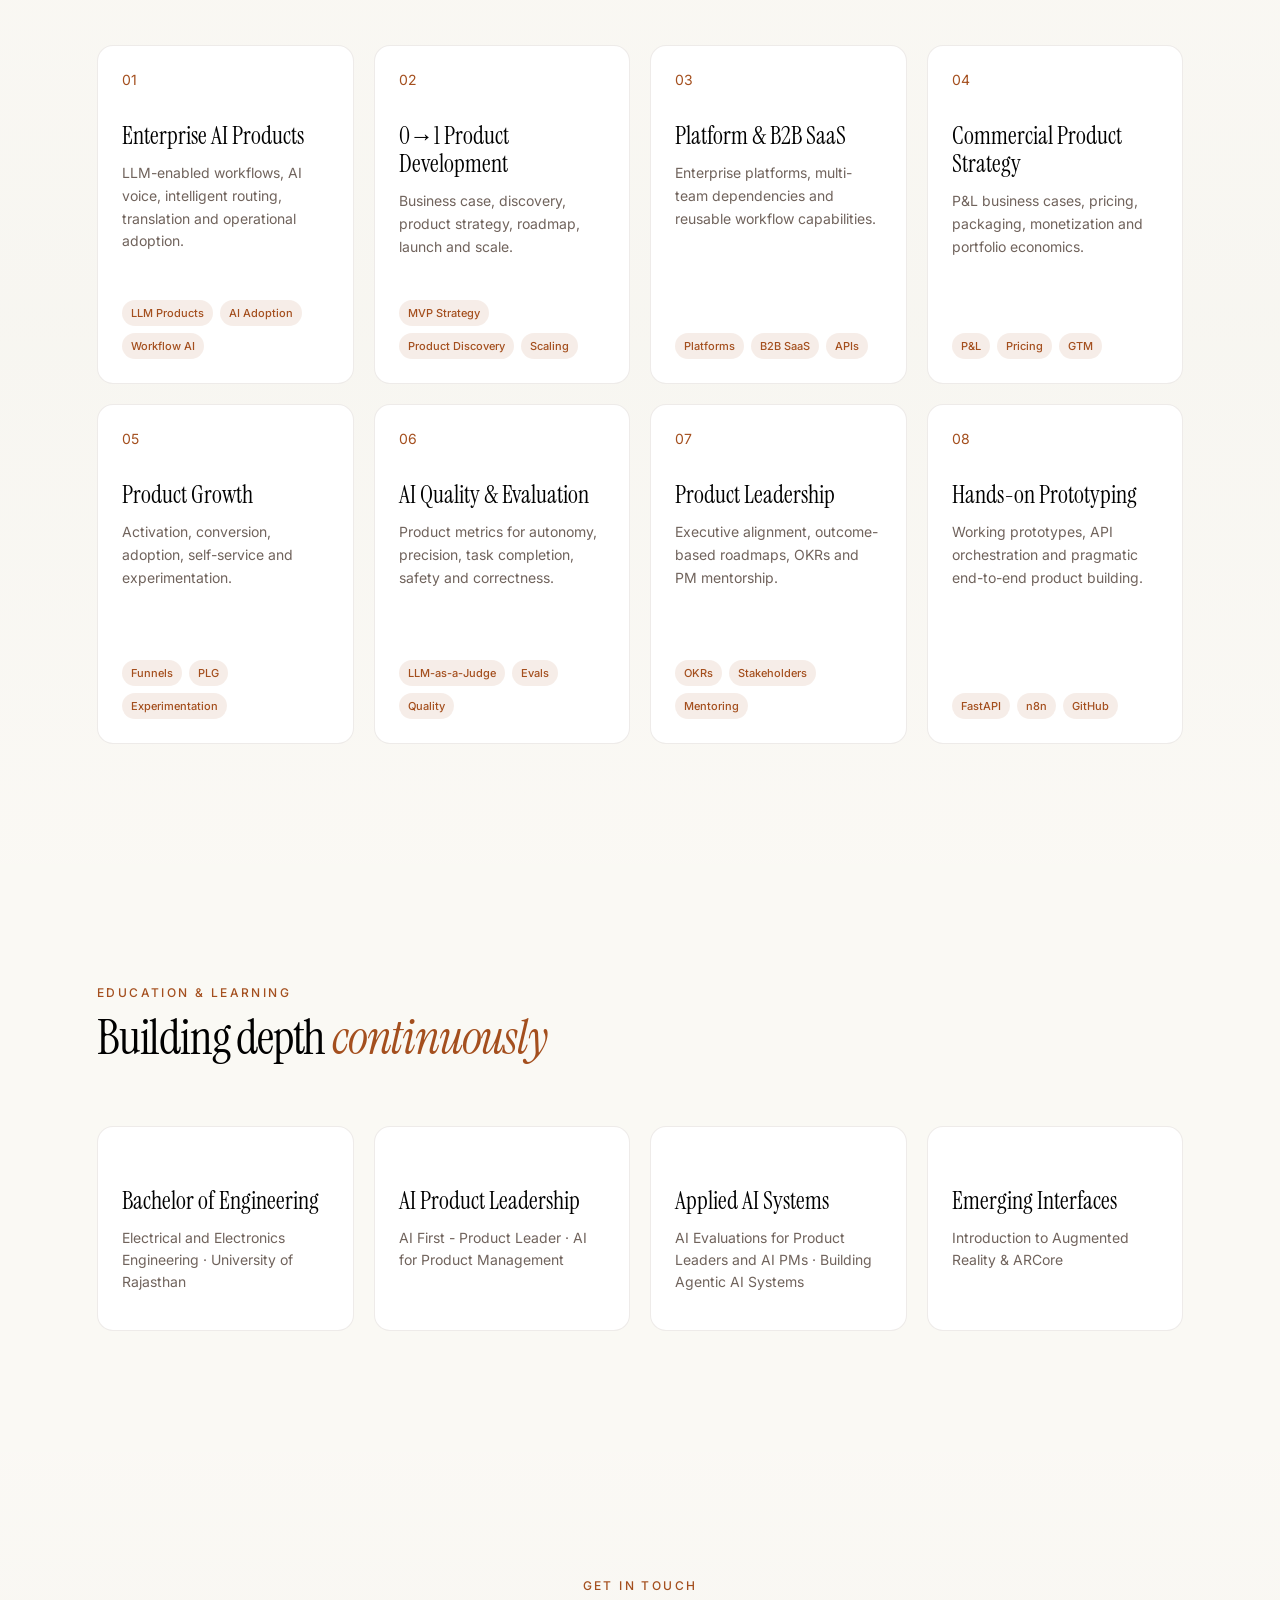
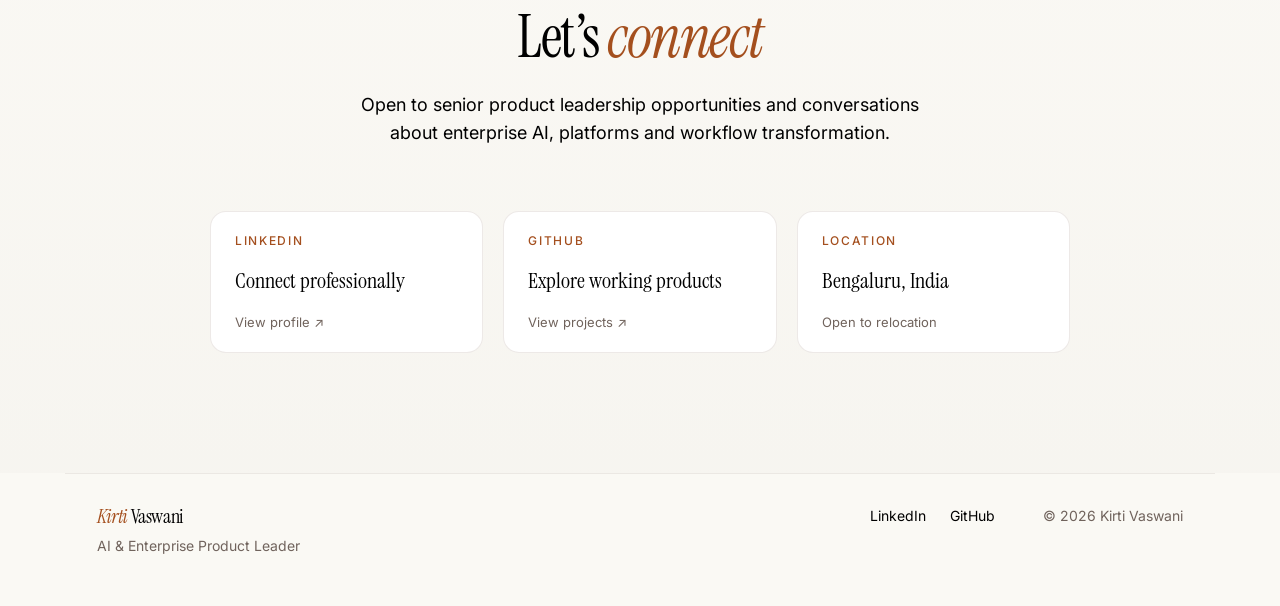
==== commit d49ec068: "Update job titles from Senior to Principal" ====
--- a/index.html
+++ b/index.html
@@ -24,7 +24,7 @@
     "@context": "https://schema.org",
     "@type": "Person",
     "name": "Kirti Vaswani",
-    "jobTitle": "Senior Product Manager",
+    "jobTitle": "Principal Product Manager",
     "url": "https://codewithme77.github.io/Kirti-Vaswani-Portfolio-github/",
     "image": "https://codewithme77.github.io/Kirti-Vaswani-Portfolio-github/assets/kirti-vaswani.jpg",
     "sameAs": [
@@ -57,7 +57,7 @@
     <section class="hero shell" id="top">
       <div class="hero-copy">
         <h1><span>I’ve scaled AI products delivering</span><span><em>$50M+ Revenue Impact</em></span></h1>
-        <p class="hero-description">Senior product leader with 19+ years in enterprise technology and 9+ years in product leadership. Built AI-enabled platforms at Maersk, scaled growth and monetization at Jio, and delivered cloud products at HPE.</p>
+        <p class="hero-description">Principal product leader with 19+ years in enterprise technology and 9+ years in product leadership. Built AI-enabled platforms at Maersk, scaled growth and monetization at Jio, and delivered cloud products at HPE.</p>
         <div class="hero-actions">
           <a class="text-link" href="#ai-projects">View Case Studies <span aria-hidden="true">→</span></a>
           <a class="button-link" href="#contact"><svg viewBox="0 0 24 24" width="18" height="18" aria-hidden="true"><path d="M7 2v3M17 2v3M3.5 9h17M5 4h14a2 2 0 0 1 2 2v13a2 2 0 0 1-2 2H5a2 2 0 0 1-2-2V6a2 2 0 0 1 2-2Z" fill="none" stroke="currentColor" stroke-width="1.8" stroke-linecap="round"/></svg>Book a Call</a>
@@ -266,13 +266,13 @@
         <p>Formal titles aligned to LinkedIn, with product scope shown separately.</p>
       </div>
       <div class="experience-list">
-        <article><div class="experience-period">Apr 2023 - Present</div><div><h3>Senior Product Manager</h3><p class="company">A.P. Moller - Maersk</p><p>Enterprise AI CRM/CX, Order-to-Cash and workflow automation.</p></div></article>
-        <article><div class="experience-period">Feb 2022 - Mar 2023</div><div><h3>Lead Product Manager</h3><p class="company">Jio Platforms Limited</p><p>JioMeet growth, monetization and enterprise product strategy.</p></div></article>
+        <article><div class="experience-period">Apr 2023 - Present</div><div><h3>Principal Product Manager</h3><p class="company">A.P. Moller - Maersk</p><p>Enterprise AI CRM/CX, Order-to-Cash and workflow automation.</p></div></article>
+        <article><div class="experience-period">Feb 2022 - Mar 2023</div><div><h3>Group Product Manager</h3><p class="company">Jio Platforms Limited</p><p>JioMeet growth, monetization and enterprise product strategy.</p></div></article>
         <article><div class="experience-period">Dec 2019 - Jan 2022</div><div><h3>Senior Product Manager</h3><p class="company">Hewlett Packard Enterprise</p><p>HPE GreenLake usage-based billing and monetization.</p></div></article>
         <article><div class="experience-period">May 2017 - Nov 2019</div><div><h3>Technical Product Manager</h3><p class="company">Hewlett Packard Enterprise</p><p>Cloud billing platform and technical product delivery.</p></div></article>
         <article><div class="experience-period">Sep 2014 - Apr 2017</div><div><h3>Engineering Program Manager</h3><p class="company">Hewlett Packard Enterprise</p><p>Compute engineering programmes and cross-functional delivery.</p></div></article>
         <article><div class="experience-period">Dec 2011 - Aug 2014</div><div><h3>Senior Project Manager</h3><p class="company">Hewlett Packard Enterprise</p><p>Data centre and Salesforce Service Cloud initiatives.</p></div></article>
-        <article><div class="experience-period">May 2007 - Nov 2011</div><div><h3>Implementation Consultant</h3><p class="company">Hewlett Packard Enterprise</p><p>Server, storage and enterprise infrastructure implementation.</p></div></article>
+        <article><div class="experience-period">May 2007 - Nov 2011</div><div><h3>Salesforce Business Analyst</h3><p class="company">Hewlett Packard Enterprise</p><p>Server, storage and enterprise infrastructure implementation.</p></div></article>
       </div>
     </section>
 
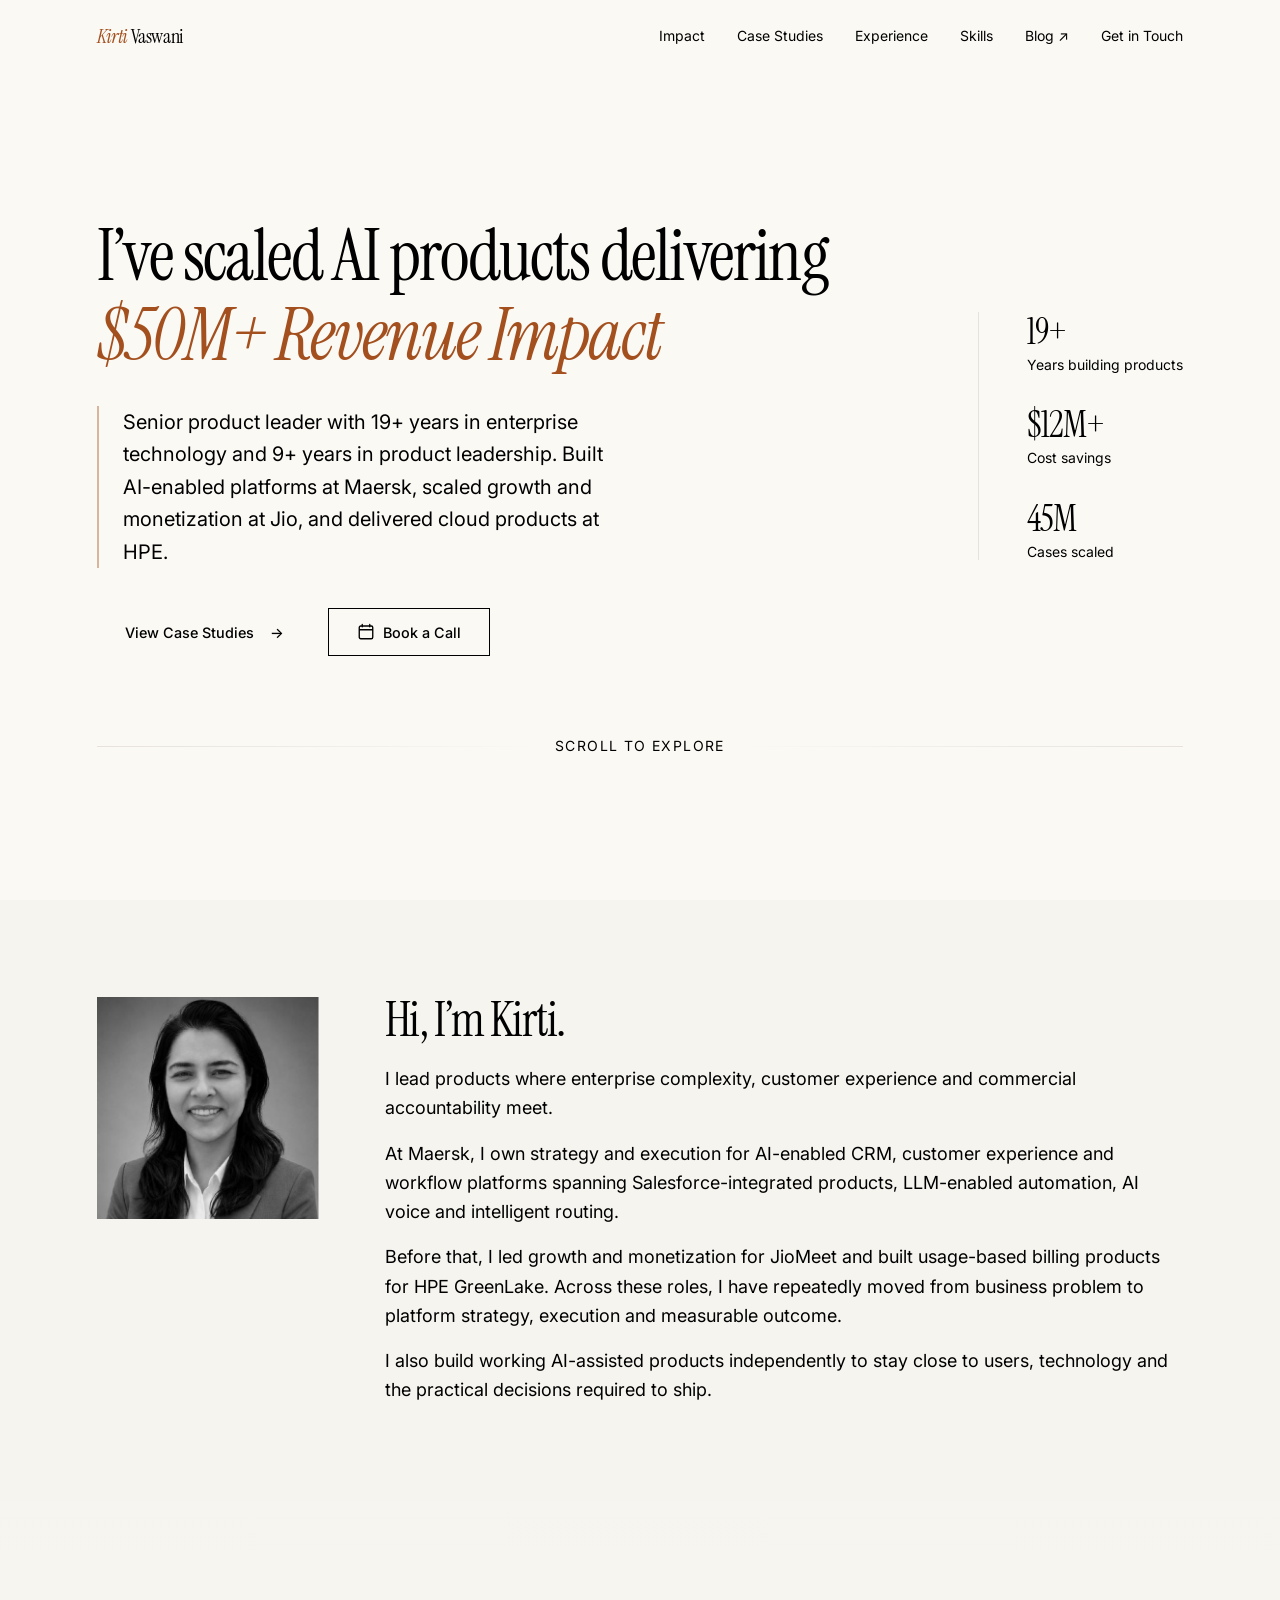
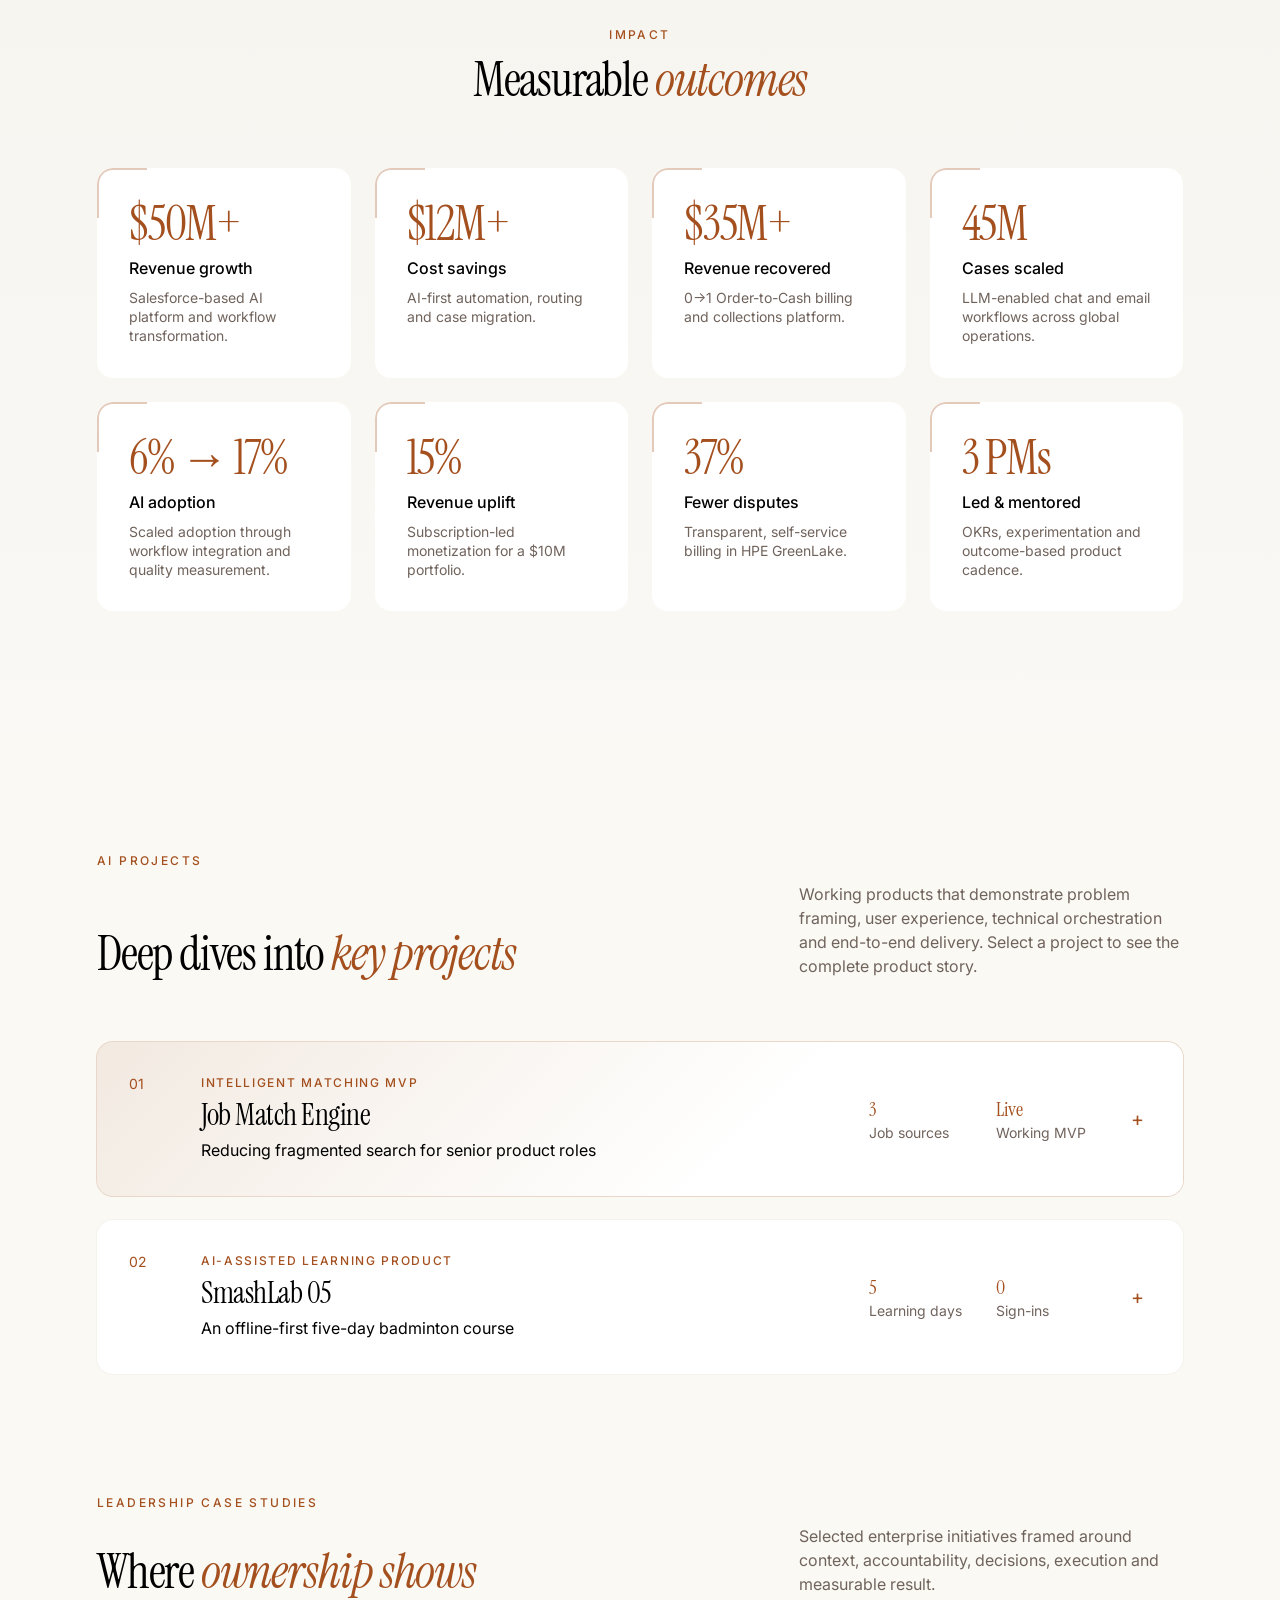
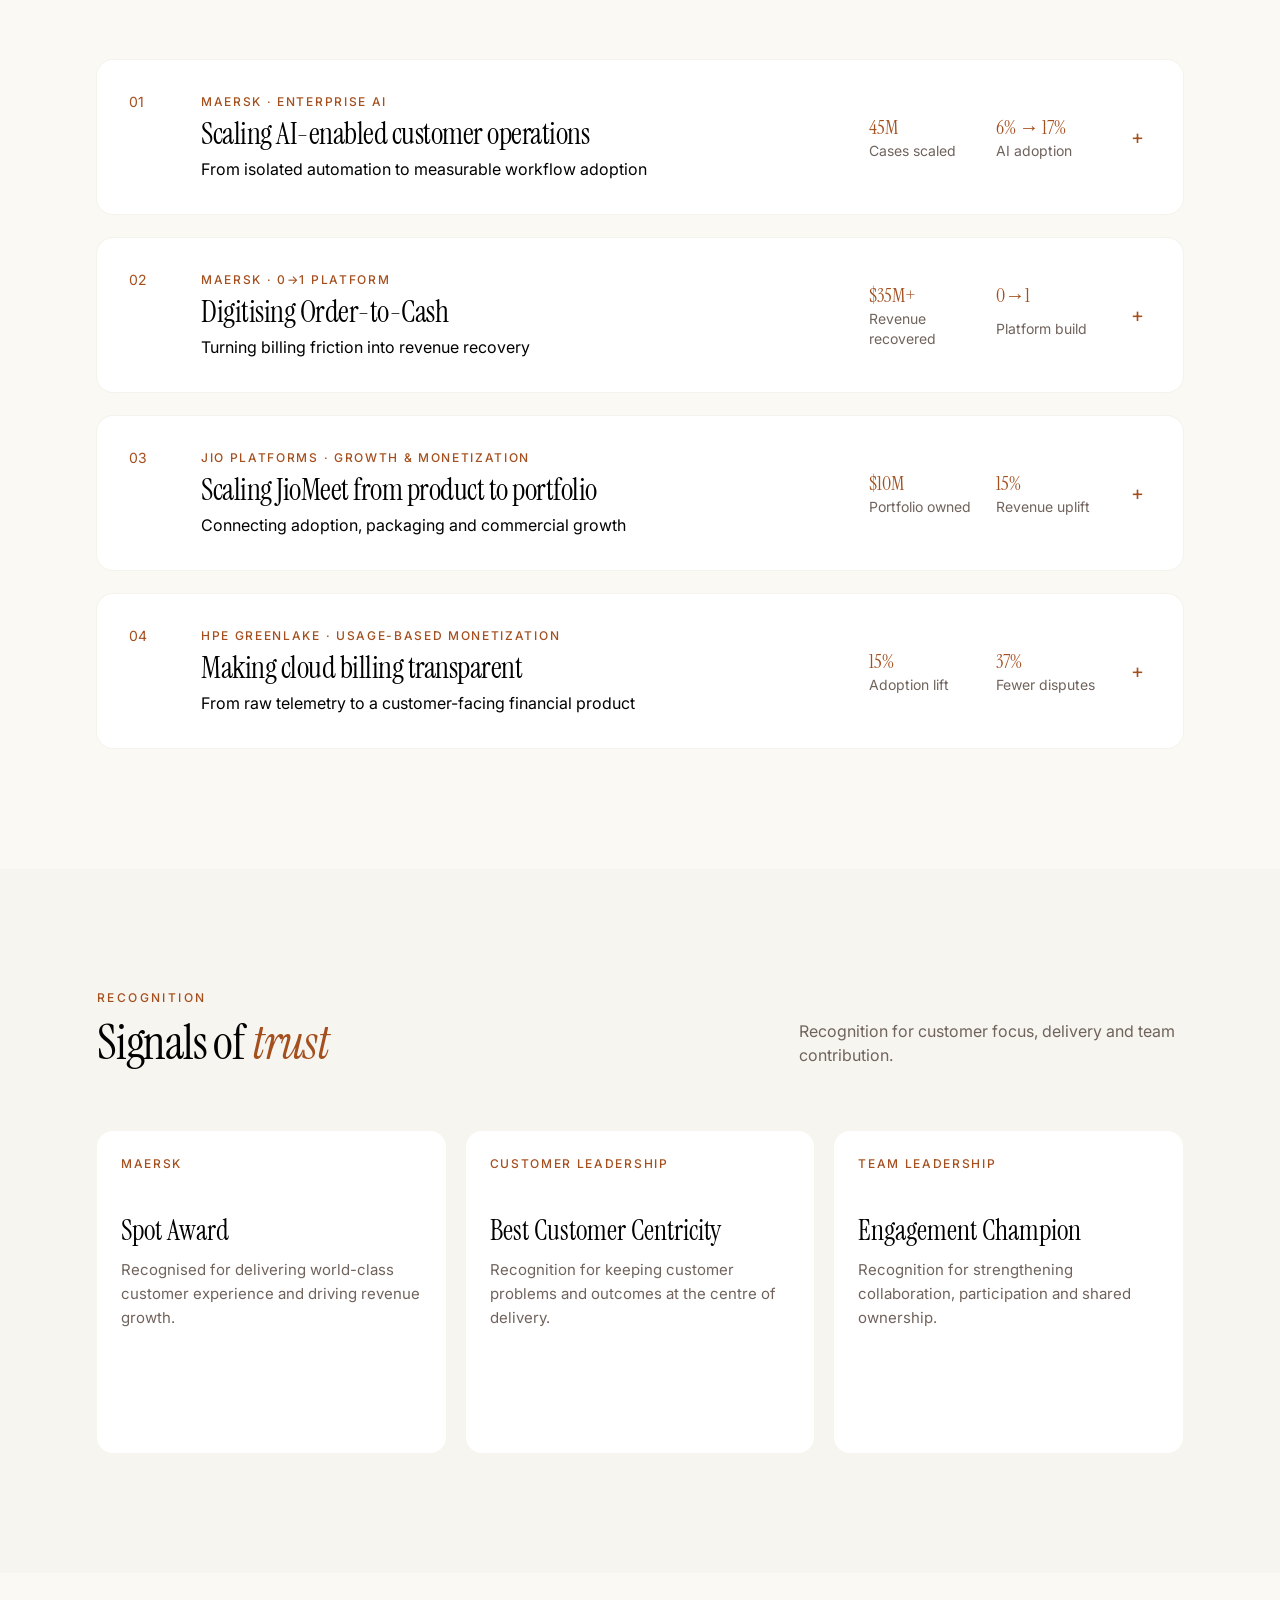
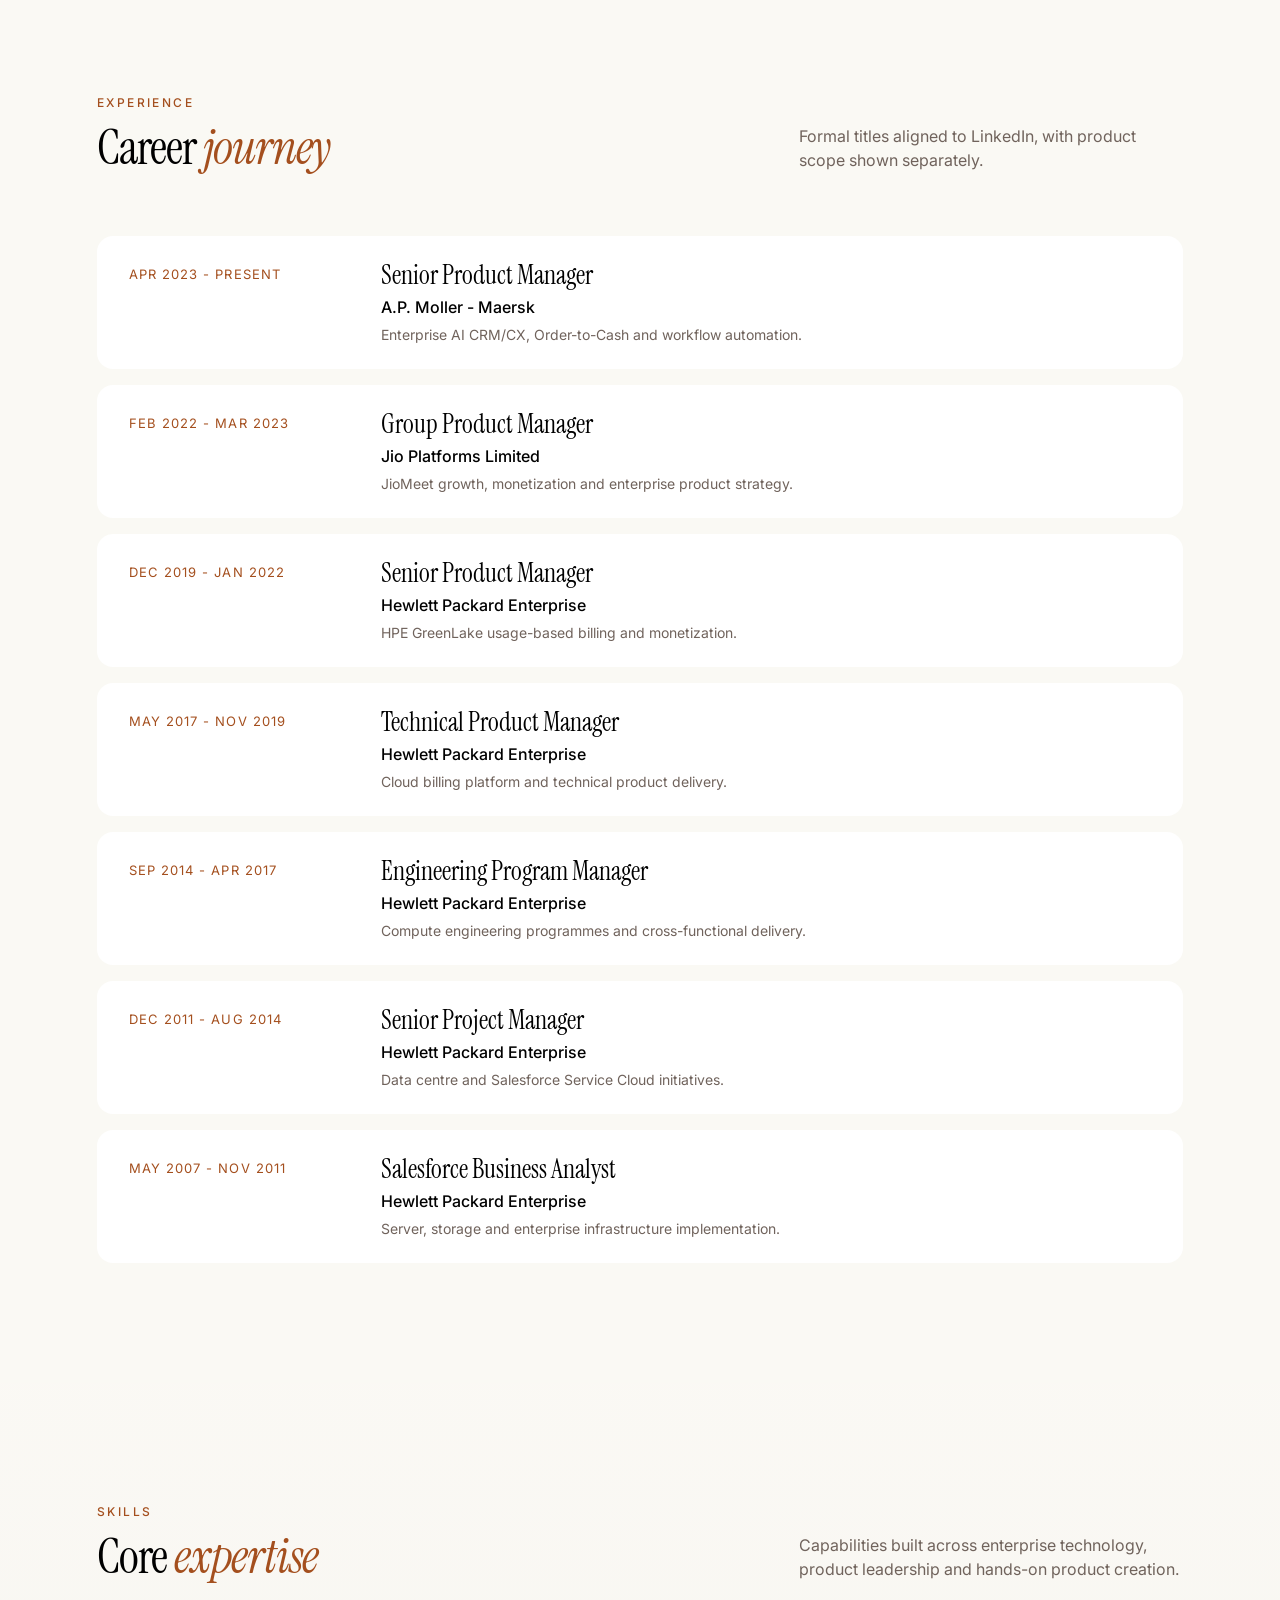
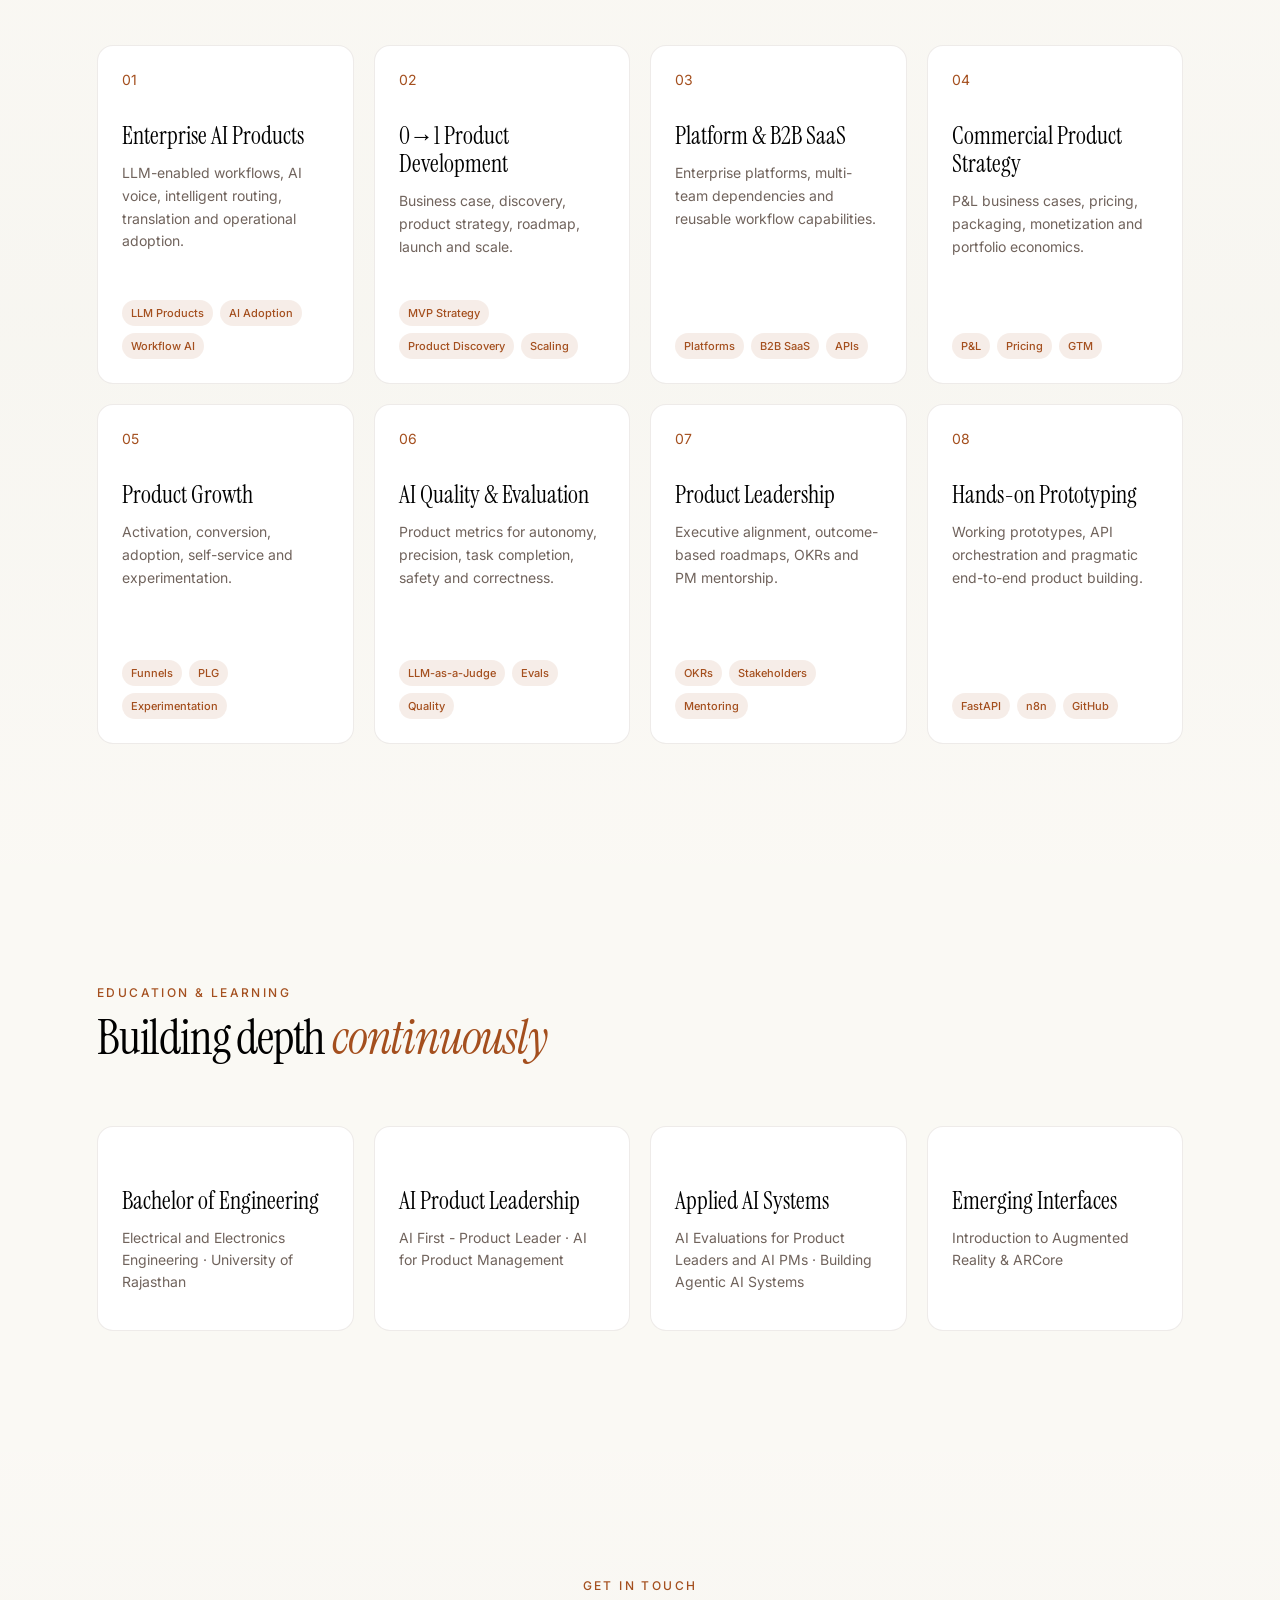
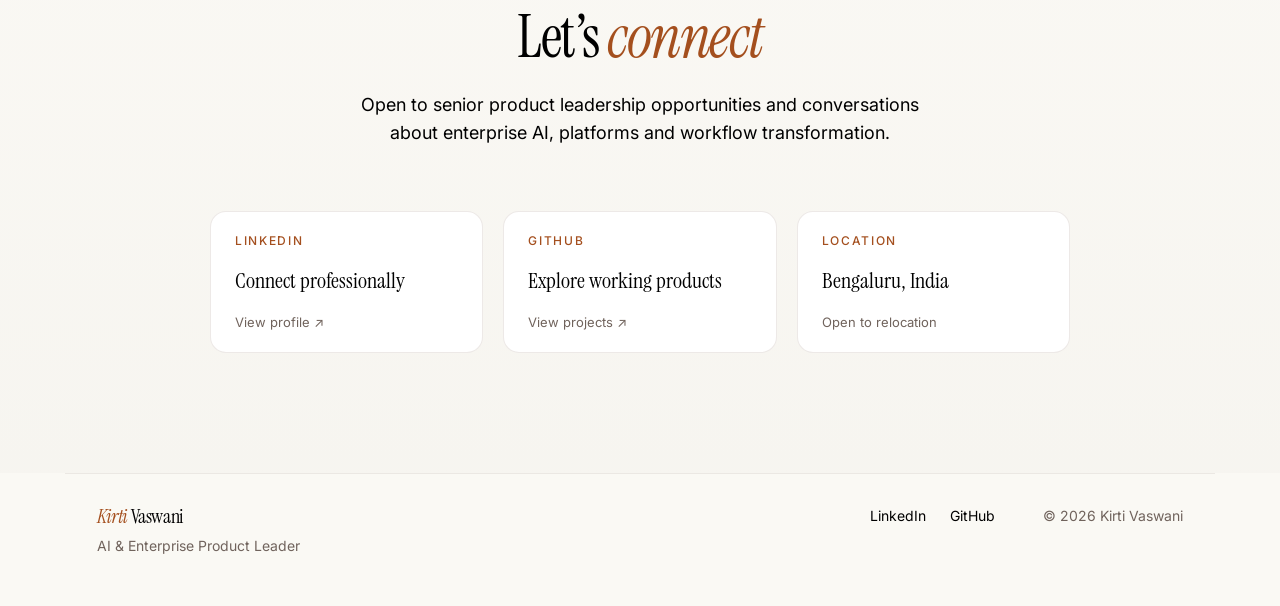
==== commit c3a52bb6: "Change job title" ====
--- a/index.html
+++ b/index.html
@@ -24,7 +24,7 @@
     "@context": "https://schema.org",
     "@type": "Person",
     "name": "Kirti Vaswani",
-    "jobTitle": "Principal Product Manager",
+    "jobTitle": "Senior Product Manager",
     "url": "https://codewithme77.github.io/Kirti-Vaswani-Portfolio-github/",
     "image": "https://codewithme77.github.io/Kirti-Vaswani-Portfolio-github/assets/kirti-vaswani.jpg",
     "sameAs": [
@@ -57,7 +57,7 @@
     <section class="hero shell" id="top">
       <div class="hero-copy">
         <h1><span>I’ve scaled AI products delivering</span><span><em>$50M+ Revenue Impact</em></span></h1>
-        <p class="hero-description">Principal product leader with 19+ years in enterprise technology and 9+ years in product leadership. Built AI-enabled platforms at Maersk, scaled growth and monetization at Jio, and delivered cloud products at HPE.</p>
+        <p class="hero-description">Senior product leader with 19+ years in enterprise technology and 9+ years in product leadership. Built AI-enabled platforms at Maersk, scaled growth and monetization at Jio, and delivered cloud products at HPE.</p>
         <div class="hero-actions">
           <a class="text-link" href="#ai-projects">View Case Studies <span aria-hidden="true">→</span></a>
           <a class="button-link" href="#contact"><svg viewBox="0 0 24 24" width="18" height="18" aria-hidden="true"><path d="M7 2v3M17 2v3M3.5 9h17M5 4h14a2 2 0 0 1 2 2v13a2 2 0 0 1-2 2H5a2 2 0 0 1-2-2V6a2 2 0 0 1 2-2Z" fill="none" stroke="currentColor" stroke-width="1.8" stroke-linecap="round"/></svg>Book a Call</a>
@@ -122,7 +122,7 @@
           <div class="case-panel" id="project-jobmatcher" hidden>
             <div class="story-grid">
               <div><h4>Problem Statement</h4><p>Senior product candidates spend significant time searching fragmented job sources and manually deciding whether each role fits their skills, seniority, location and work preferences.</p></div>
-              <div><h4>User Persona</h4><p>Senior, Principal, Group and Director-level product candidates looking for relevant roles without repeating the same search and comparison work across multiple boards.</p></div>
+              <div><h4>User Persona</h4><p>Senior, Senior, Group and Director-level product candidates looking for relevant roles without repeating the same search and comparison work across multiple boards.</p></div>
               <div><h4>Infrastructure Used</h4><p>Lovable-hosted interface, FastAPI backend on Render, parallel aggregation across JSearch, Arbeitnow and RemoteOK, PyMuPDF resume parsing and RapidFuzz weighted matching.</p></div>
               <div><h4>Skills & Tools</h4><p>Product framing, journey design, API orchestration, resume parsing, ranking logic, full-stack prototyping, deployment and iterative testing.</p></div>
               <div><h4>Problems It Solves</h4><ul><li>Consolidates multiple job sources into one flow.</li><li>Extracts relevant skills from a resume.</li><li>Ranks roles by role, domain, location, experience and work-model fit.</li><li>Filters weak matches so users can focus on stronger opportunities.</li></ul></div>
@@ -266,7 +266,7 @@
         <p>Formal titles aligned to LinkedIn, with product scope shown separately.</p>
       </div>
       <div class="experience-list">
-        <article><div class="experience-period">Apr 2023 - Present</div><div><h3>Principal Product Manager</h3><p class="company">A.P. Moller - Maersk</p><p>Enterprise AI CRM/CX, Order-to-Cash and workflow automation.</p></div></article>
+        <article><div class="experience-period">Apr 2023 - Present</div><div><h3>Senior Product Manager</h3><p class="company">A.P. Moller - Maersk</p><p>Enterprise AI CRM/CX, Order-to-Cash and workflow automation.</p></div></article>
         <article><div class="experience-period">Feb 2022 - Mar 2023</div><div><h3>Group Product Manager</h3><p class="company">Jio Platforms Limited</p><p>JioMeet growth, monetization and enterprise product strategy.</p></div></article>
         <article><div class="experience-period">Dec 2019 - Jan 2022</div><div><h3>Senior Product Manager</h3><p class="company">Hewlett Packard Enterprise</p><p>HPE GreenLake usage-based billing and monetization.</p></div></article>
         <article><div class="experience-period">May 2017 - Nov 2019</div><div><h3>Technical Product Manager</h3><p class="company">Hewlett Packard Enterprise</p><p>Cloud billing platform and technical product delivery.</p></div></article>
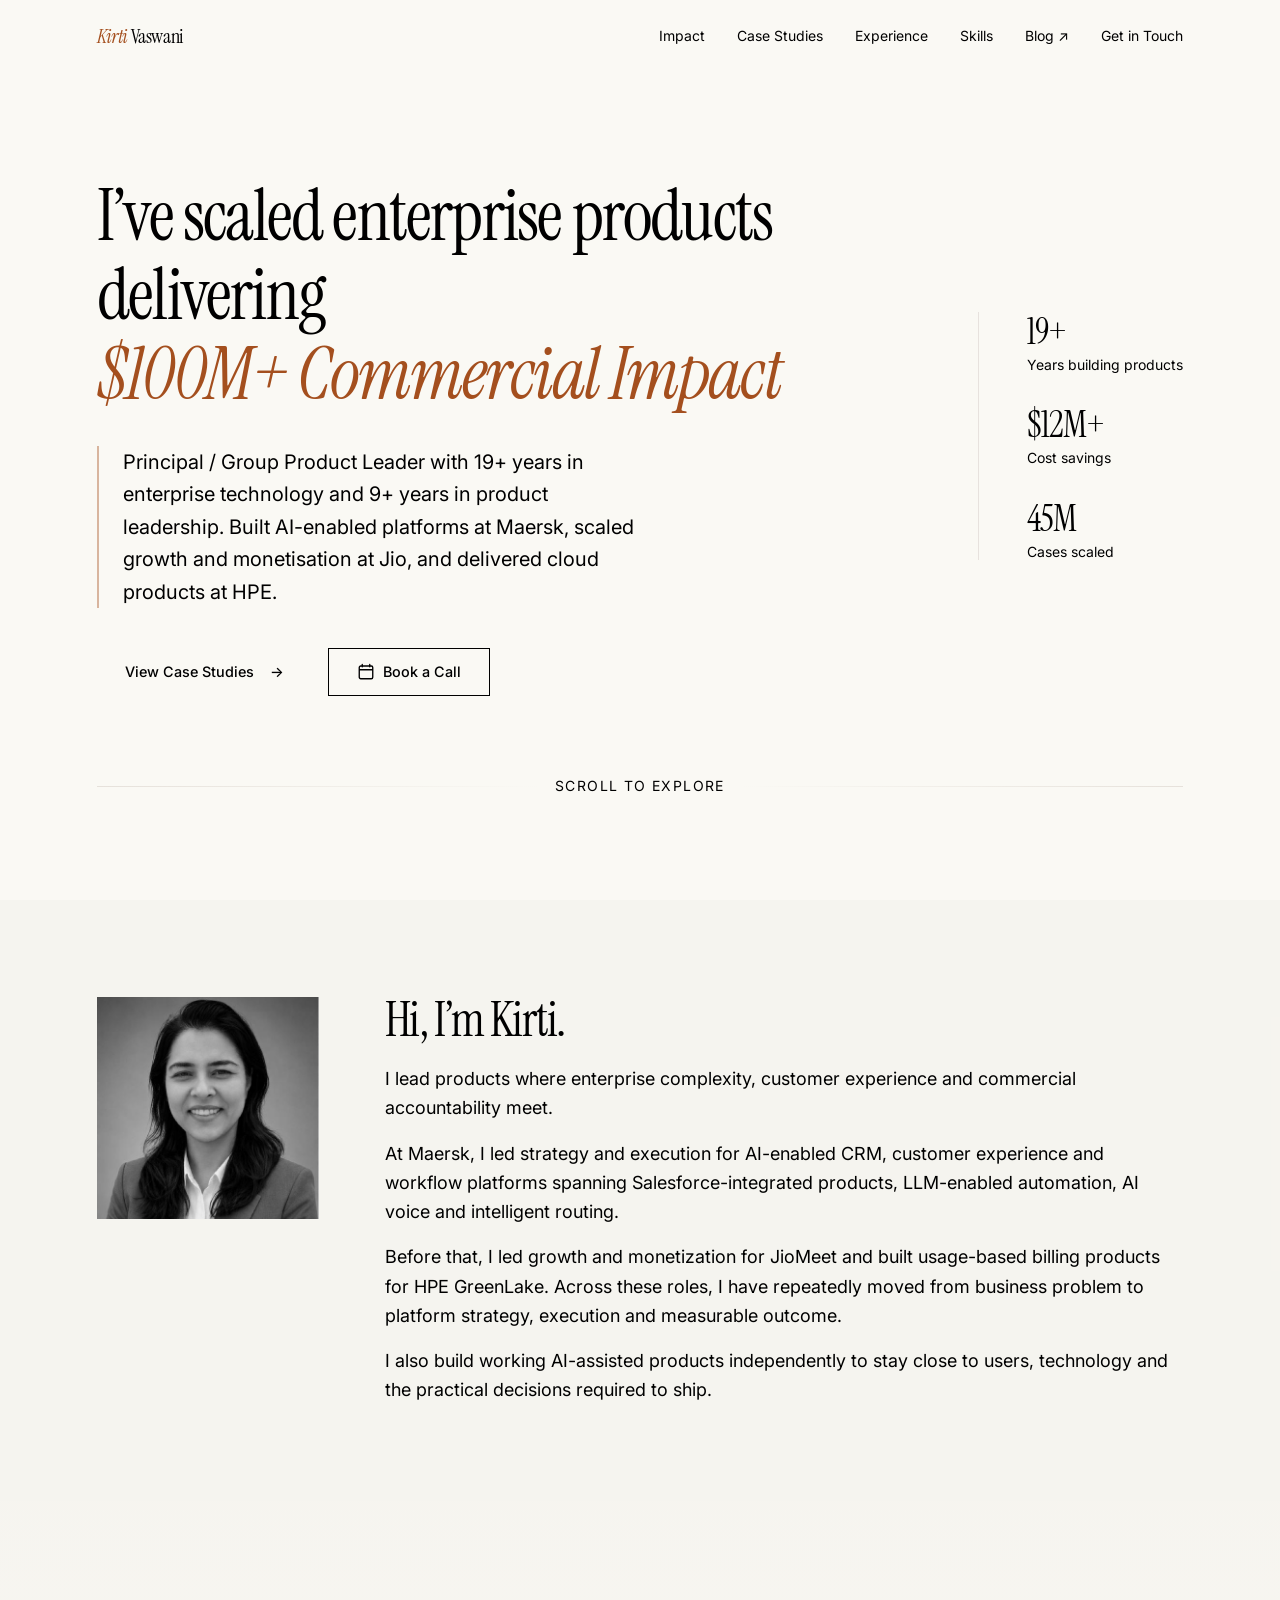
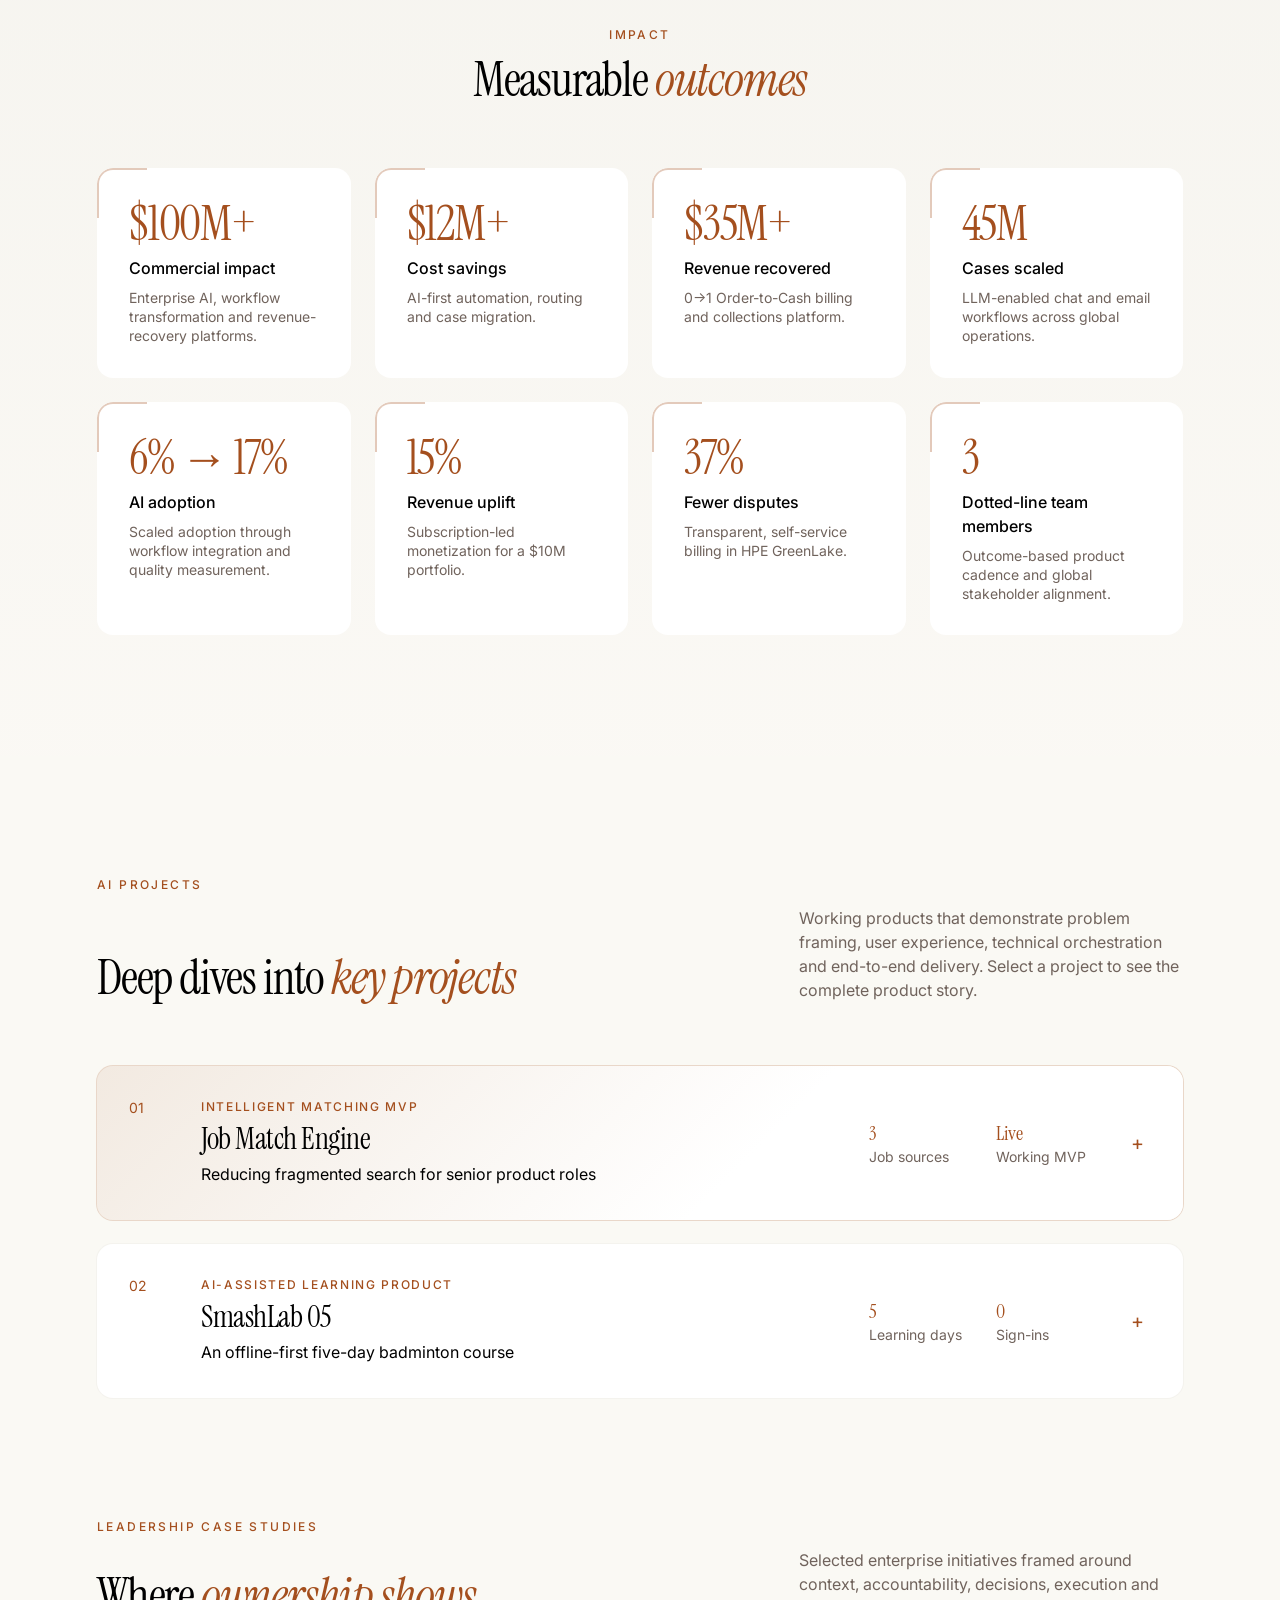
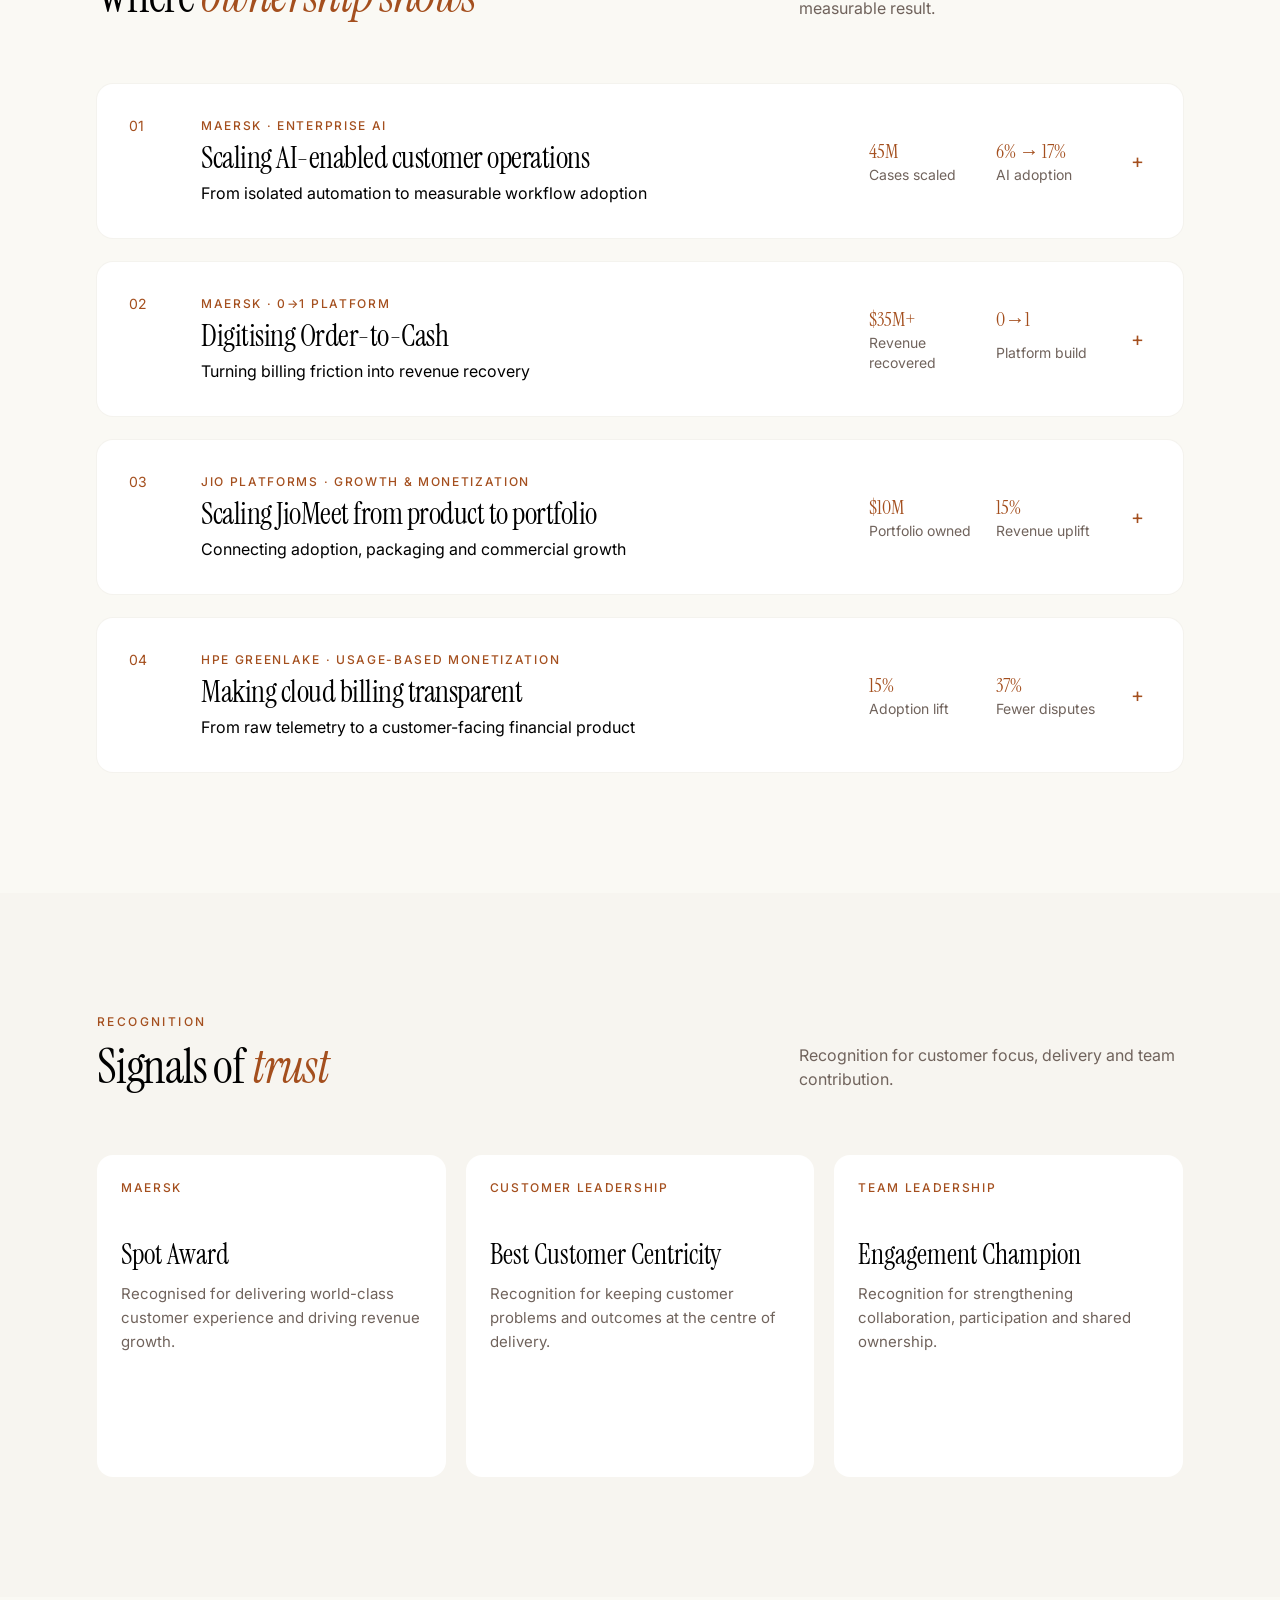
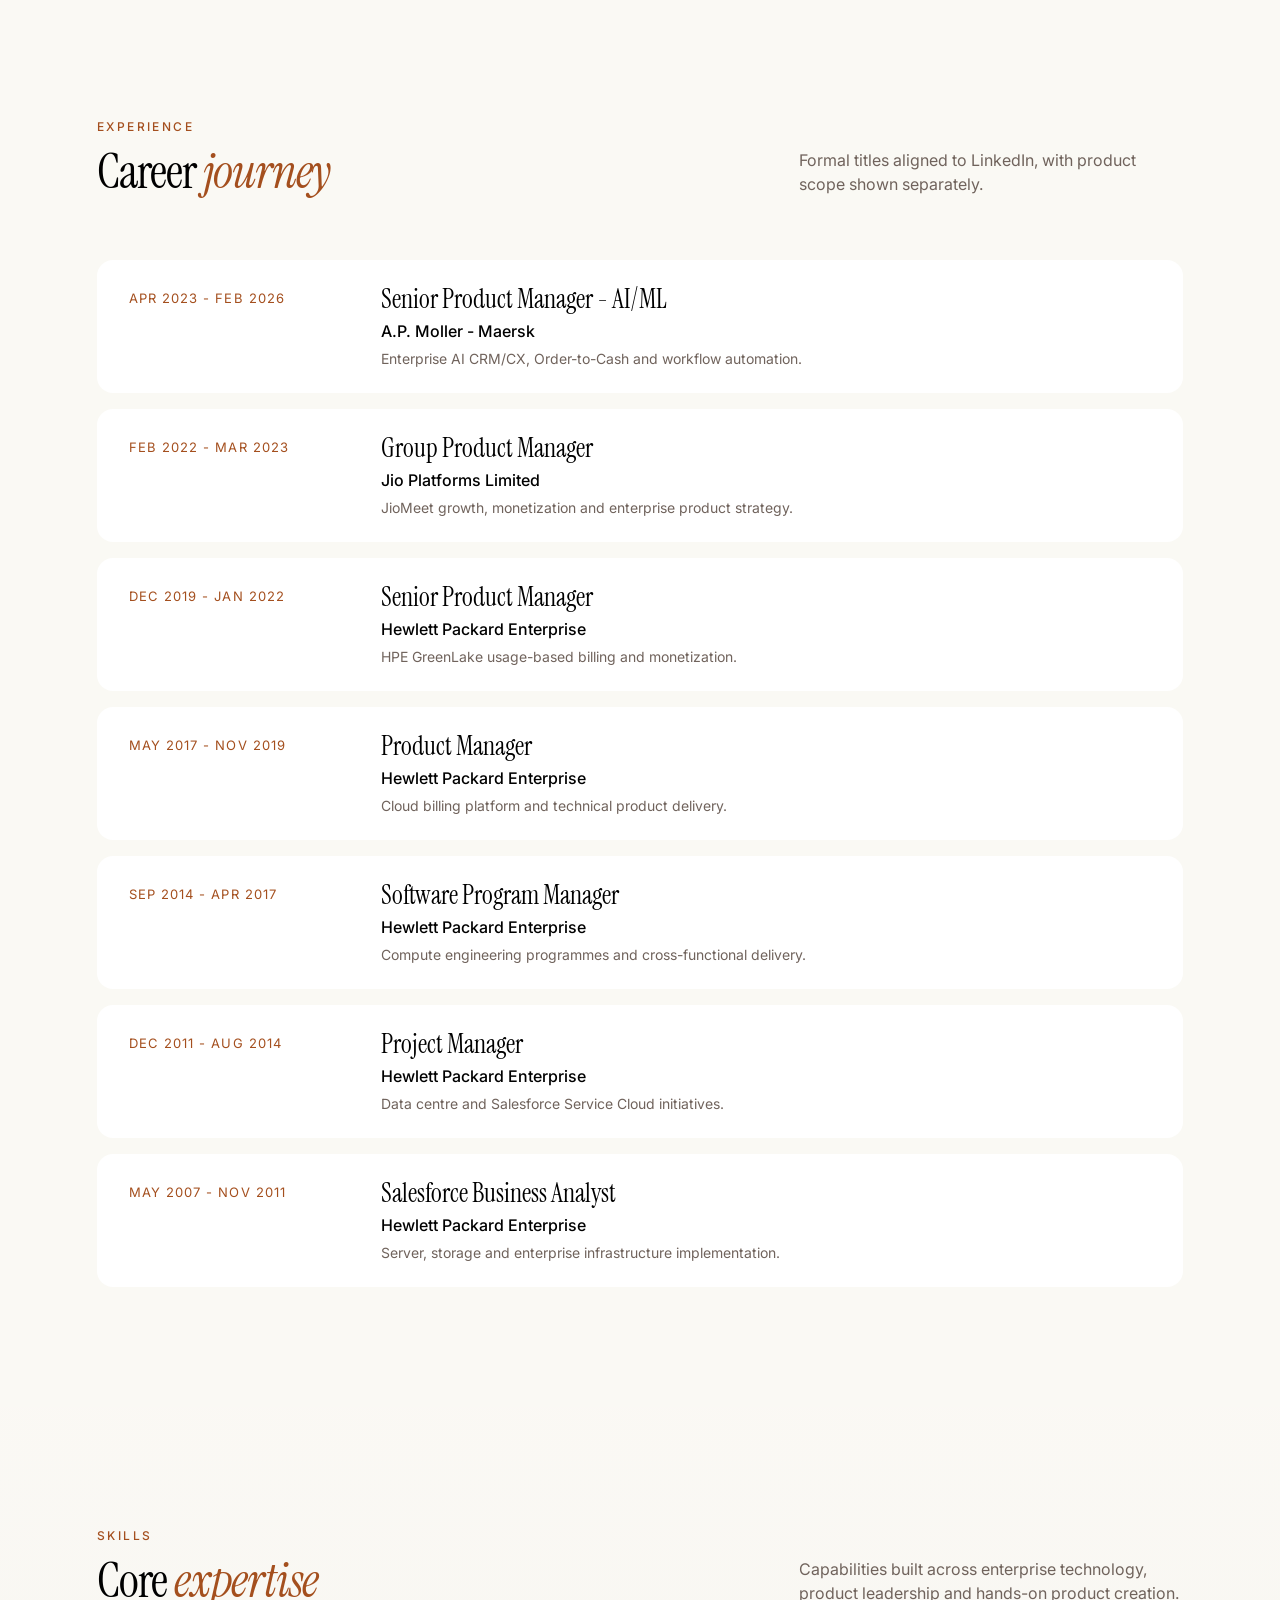
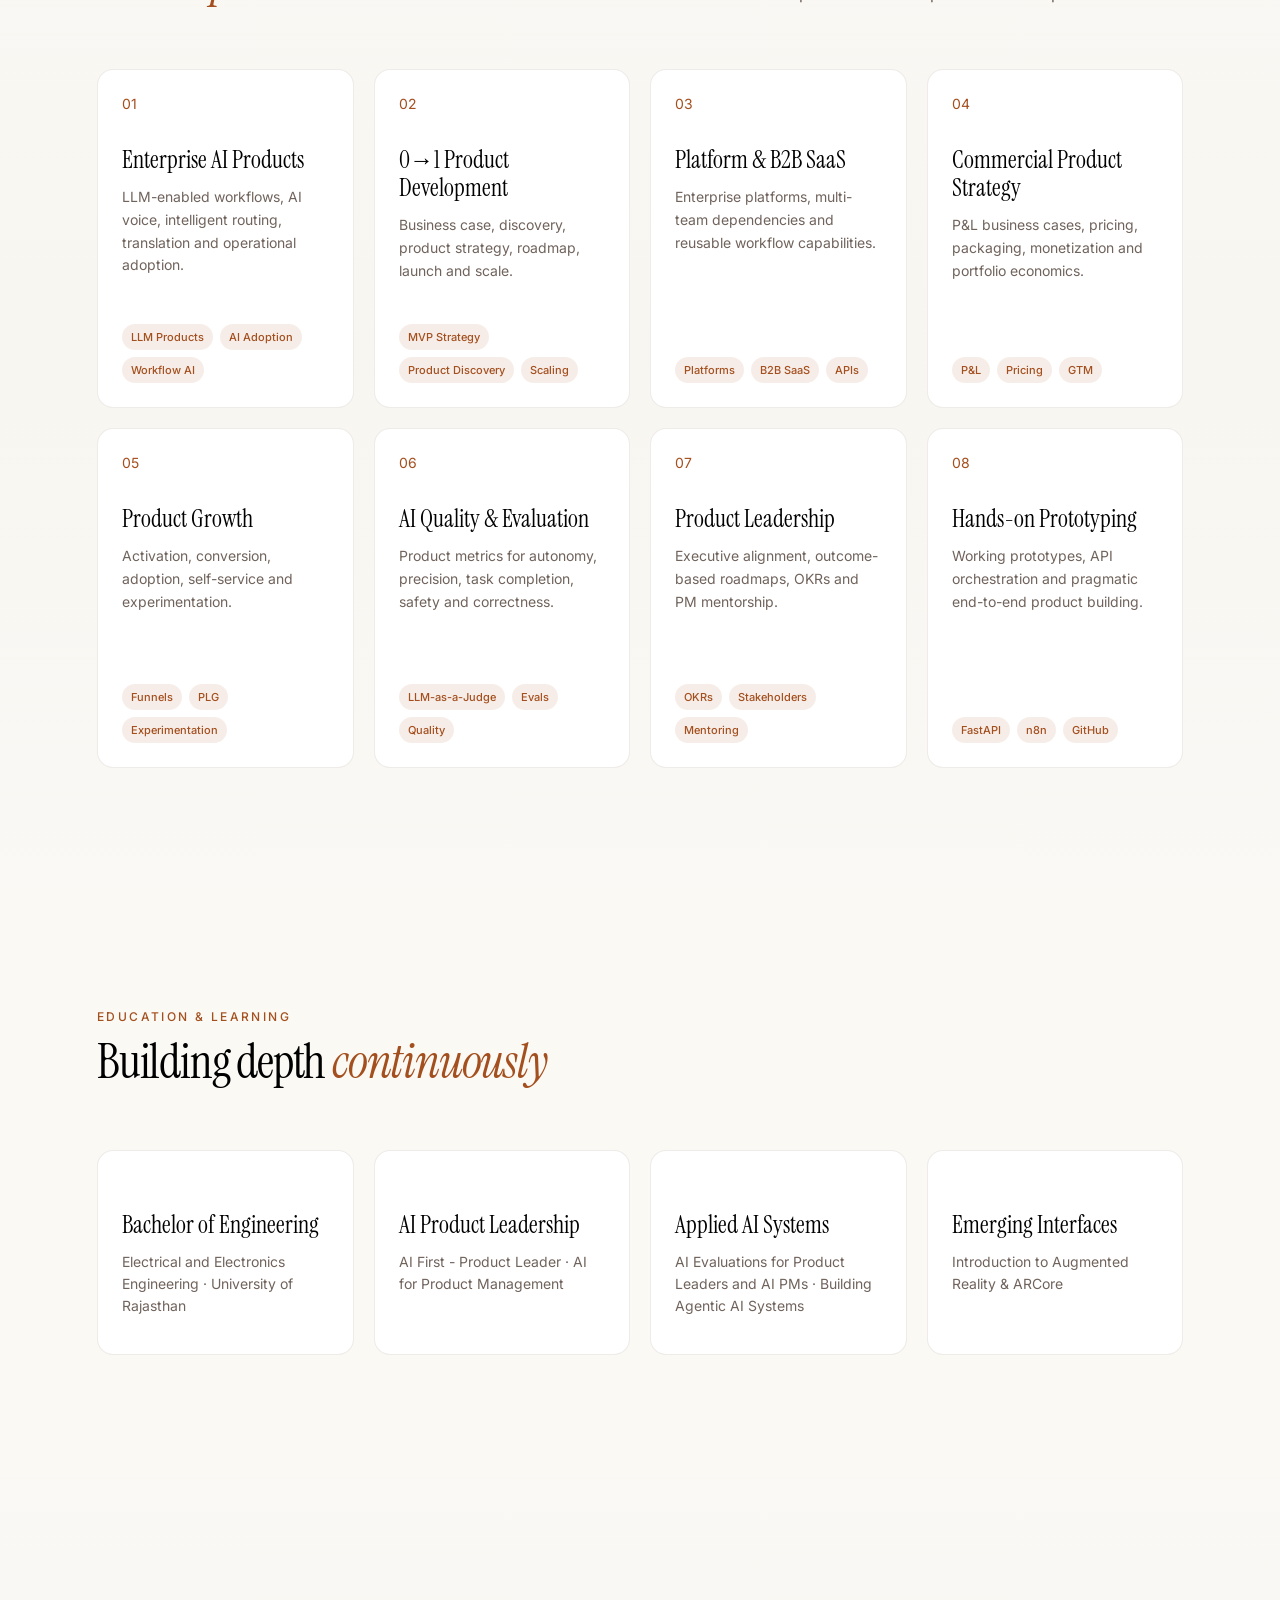
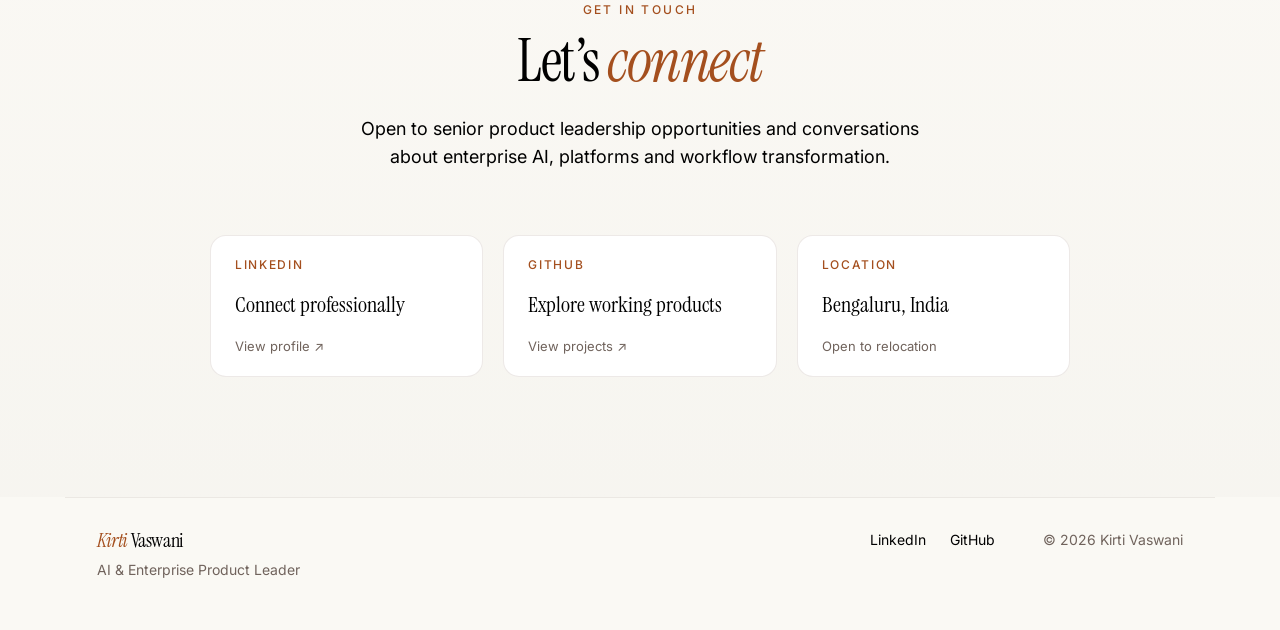
==== commit eecb4b90: "Align portfolio positioning and career history" ====
--- a/index.html
+++ b/index.html
@@ -5,7 +5,7 @@
   <meta name="viewport" content="width=device-width, initial-scale=1">
   <meta name="description" content="Kirti Vaswani is an AI and enterprise product leader who builds 0-to-1 platforms and scales workflow transformation into measurable commercial outcomes.">
   <meta property="og:title" content="Kirti Vaswani | AI & Enterprise Product Leader">
-  <meta property="og:description" content="19+ years building enterprise products across Maersk, Jio and HPE. $50M+ revenue growth, $12M+ cost savings and practical AI product builds.">
+  <meta property="og:description" content="Principal / Group Product Leader with 19+ years building enterprise products across Maersk, Jio and HPE. $100M+ commercial impact, $12M+ cost savings and practical AI product builds.">
   <meta property="og:type" content="website">
   <meta property="og:url" content="https://codewithme77.github.io/Kirti-Vaswani-Portfolio-github/">
   <meta property="og:image" content="https://codewithme77.github.io/Kirti-Vaswani-Portfolio-github/og.png">
@@ -56,8 +56,8 @@
   <main id="main-content">
     <section class="hero shell" id="top">
       <div class="hero-copy">
-        <h1><span>I’ve scaled AI products delivering</span><span><em>$50M+ Revenue Impact</em></span></h1>
-        <p class="hero-description">Senior product leader with 19+ years in enterprise technology and 9+ years in product leadership. Built AI-enabled platforms at Maersk, scaled growth and monetization at Jio, and delivered cloud products at HPE.</p>
+        <h1><span>I’ve scaled enterprise products delivering</span><span><em>$100M+ Commercial Impact</em></span></h1>
+        <p class="hero-description">Principal / Group Product Leader with 19+ years in enterprise technology and 9+ years in product leadership. Built AI-enabled platforms at Maersk, scaled growth and monetisation at Jio, and delivered cloud products at HPE.</p>
         <div class="hero-actions">
           <a class="text-link" href="#ai-projects">View Case Studies <span aria-hidden="true">→</span></a>
           <a class="button-link" href="#contact"><svg viewBox="0 0 24 24" width="18" height="18" aria-hidden="true"><path d="M7 2v3M17 2v3M3.5 9h17M5 4h14a2 2 0 0 1 2 2v13a2 2 0 0 1-2 2H5a2 2 0 0 1-2-2V6a2 2 0 0 1 2-2Z" fill="none" stroke="currentColor" stroke-width="1.8" stroke-linecap="round"/></svg>Book a Call</a>
@@ -80,7 +80,7 @@
       <div class="intro-copy">
         <h2>Hi, I’m Kirti.</h2>
         <p>I lead products where enterprise complexity, customer experience and commercial accountability meet.</p>
-        <p>At Maersk, I own strategy and execution for AI-enabled CRM, customer experience and workflow platforms spanning Salesforce-integrated products, LLM-enabled automation, AI voice and intelligent routing.</p>
+        <p>At Maersk, I led strategy and execution for AI-enabled CRM, customer experience and workflow platforms spanning Salesforce-integrated products, LLM-enabled automation, AI voice and intelligent routing.</p>
         <p>Before that, I led growth and monetization for JioMeet and built usage-based billing products for HPE GreenLake. Across these roles, I have repeatedly moved from business problem to platform strategy, execution and measurable outcome.</p>
         <p>I also build working AI-assisted products independently to stay close to users, technology and the practical decisions required to ship.</p>
       </div>
@@ -93,14 +93,14 @@
         <p>Quantified results from building and scaling enterprise platforms, AI-enabled workflows and commercial products.</p>
       </div>
       <div class="impact-grid">
-        <article><strong>$50M+</strong><h3>Revenue growth</h3><p>Salesforce-based AI platform and workflow transformation.</p></article>
+        <article><strong>$100M+</strong><h3>Commercial impact</h3><p>Enterprise AI, workflow transformation and revenue-recovery platforms.</p></article>
         <article><strong>$12M+</strong><h3>Cost savings</h3><p>AI-first automation, routing and case migration.</p></article>
         <article><strong>$35M+</strong><h3>Revenue recovered</h3><p>0→1 Order-to-Cash billing and collections platform.</p></article>
         <article><strong>45M</strong><h3>Cases scaled</h3><p>LLM-enabled chat and email workflows across global operations.</p></article>
         <article><strong>6% → 17%</strong><h3>AI adoption</h3><p>Scaled adoption through workflow integration and quality measurement.</p></article>
         <article><strong>15%</strong><h3>Revenue uplift</h3><p>Subscription-led monetization for a $10M portfolio.</p></article>
         <article><strong>37%</strong><h3>Fewer disputes</h3><p>Transparent, self-service billing in HPE GreenLake.</p></article>
-        <article><strong>3 PMs</strong><h3>Led & mentored</h3><p>OKRs, experimentation and outcome-based product cadence.</p></article>
+        <article><strong>3</strong><h3>Dotted-line team members</h3><p>Outcome-based product cadence and global stakeholder alignment.</p></article>
       </div>
     </section>
 
@@ -214,7 +214,7 @@
           <div class="case-panel" id="case-jiomeet" hidden>
             <div class="story-grid">
               <div><h4>Context</h4><p>JioMeet was expanding across consumer and enterprise segments and needed a product model that could translate platform adoption into repeatable commercial value.</p></div>
-              <div><h4>My Role</h4><p>As Lead Product Manager, owned 0→1 strategy, growth, go-to-market and monetization while leading and mentoring three product managers.</p></div>
+              <div><h4>My Role</h4><p>As Group Product Manager, owned 0→1 strategy, growth, go-to-market and monetisation while leading three dotted-line product/team members.</p></div>
               <div><h4>Challenge</h4><p>Balance frictionless acquisition with differentiated enterprise packaging, activation and support efficiency.</p></div>
               <div><h4>Approach</h4><ul><li>Designed subscription-led monetization and commercial packaging.</li><li>Used segmentation and freemium conversion to expand pipeline.</li><li>Improved onboarding and early activation through product analytics.</li><li>Introduced self-service workflows for high-friction journeys.</li></ul></div>
               <div><h4>Result</h4><p>Delivered 15% revenue uplift, grew adoption 30%, expanded enterprise pipeline 25% and reduced support demand 8%.</p></div>
@@ -266,12 +266,12 @@
         <p>Formal titles aligned to LinkedIn, with product scope shown separately.</p>
       </div>
       <div class="experience-list">
-        <article><div class="experience-period">Apr 2023 - Present</div><div><h3>Senior Product Manager</h3><p class="company">A.P. Moller - Maersk</p><p>Enterprise AI CRM/CX, Order-to-Cash and workflow automation.</p></div></article>
+        <article><div class="experience-period">Apr 2023 - Feb 2026</div><div><h3>Senior Product Manager - AI/ML</h3><p class="company">A.P. Moller - Maersk</p><p>Enterprise AI CRM/CX, Order-to-Cash and workflow automation.</p></div></article>
         <article><div class="experience-period">Feb 2022 - Mar 2023</div><div><h3>Group Product Manager</h3><p class="company">Jio Platforms Limited</p><p>JioMeet growth, monetization and enterprise product strategy.</p></div></article>
         <article><div class="experience-period">Dec 2019 - Jan 2022</div><div><h3>Senior Product Manager</h3><p class="company">Hewlett Packard Enterprise</p><p>HPE GreenLake usage-based billing and monetization.</p></div></article>
-        <article><div class="experience-period">May 2017 - Nov 2019</div><div><h3>Technical Product Manager</h3><p class="company">Hewlett Packard Enterprise</p><p>Cloud billing platform and technical product delivery.</p></div></article>
-        <article><div class="experience-period">Sep 2014 - Apr 2017</div><div><h3>Engineering Program Manager</h3><p class="company">Hewlett Packard Enterprise</p><p>Compute engineering programmes and cross-functional delivery.</p></div></article>
-        <article><div class="experience-period">Dec 2011 - Aug 2014</div><div><h3>Senior Project Manager</h3><p class="company">Hewlett Packard Enterprise</p><p>Data centre and Salesforce Service Cloud initiatives.</p></div></article>
+        <article><div class="experience-period">May 2017 - Nov 2019</div><div><h3>Product Manager</h3><p class="company">Hewlett Packard Enterprise</p><p>Cloud billing platform and technical product delivery.</p></div></article>
+        <article><div class="experience-period">Sep 2014 - Apr 2017</div><div><h3>Software Program Manager</h3><p class="company">Hewlett Packard Enterprise</p><p>Compute engineering programmes and cross-functional delivery.</p></div></article>
+        <article><div class="experience-period">Dec 2011 - Aug 2014</div><div><h3>Project Manager</h3><p class="company">Hewlett Packard Enterprise</p><p>Data centre and Salesforce Service Cloud initiatives.</p></div></article>
         <article><div class="experience-period">May 2007 - Nov 2011</div><div><h3>Salesforce Business Analyst</h3><p class="company">Hewlett Packard Enterprise</p><p>Server, storage and enterprise infrastructure implementation.</p></div></article>
       </div>
     </section>
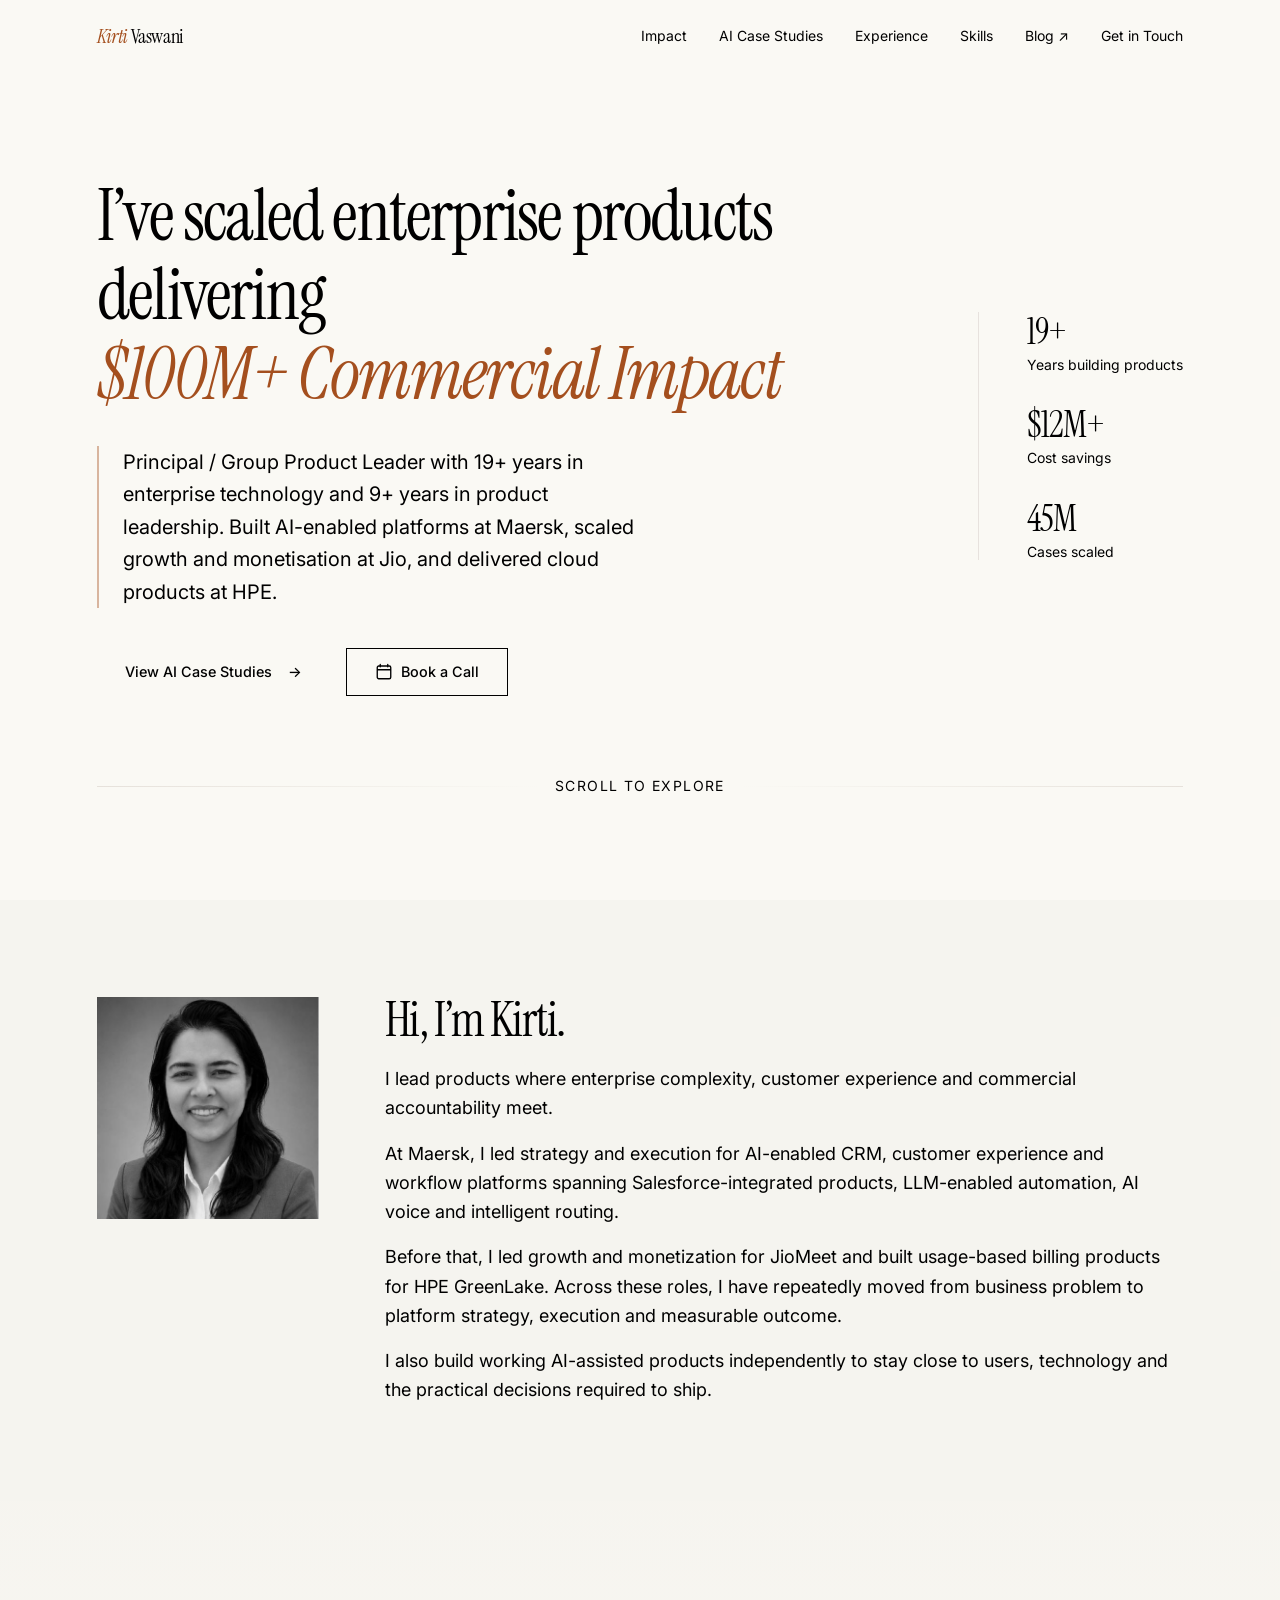
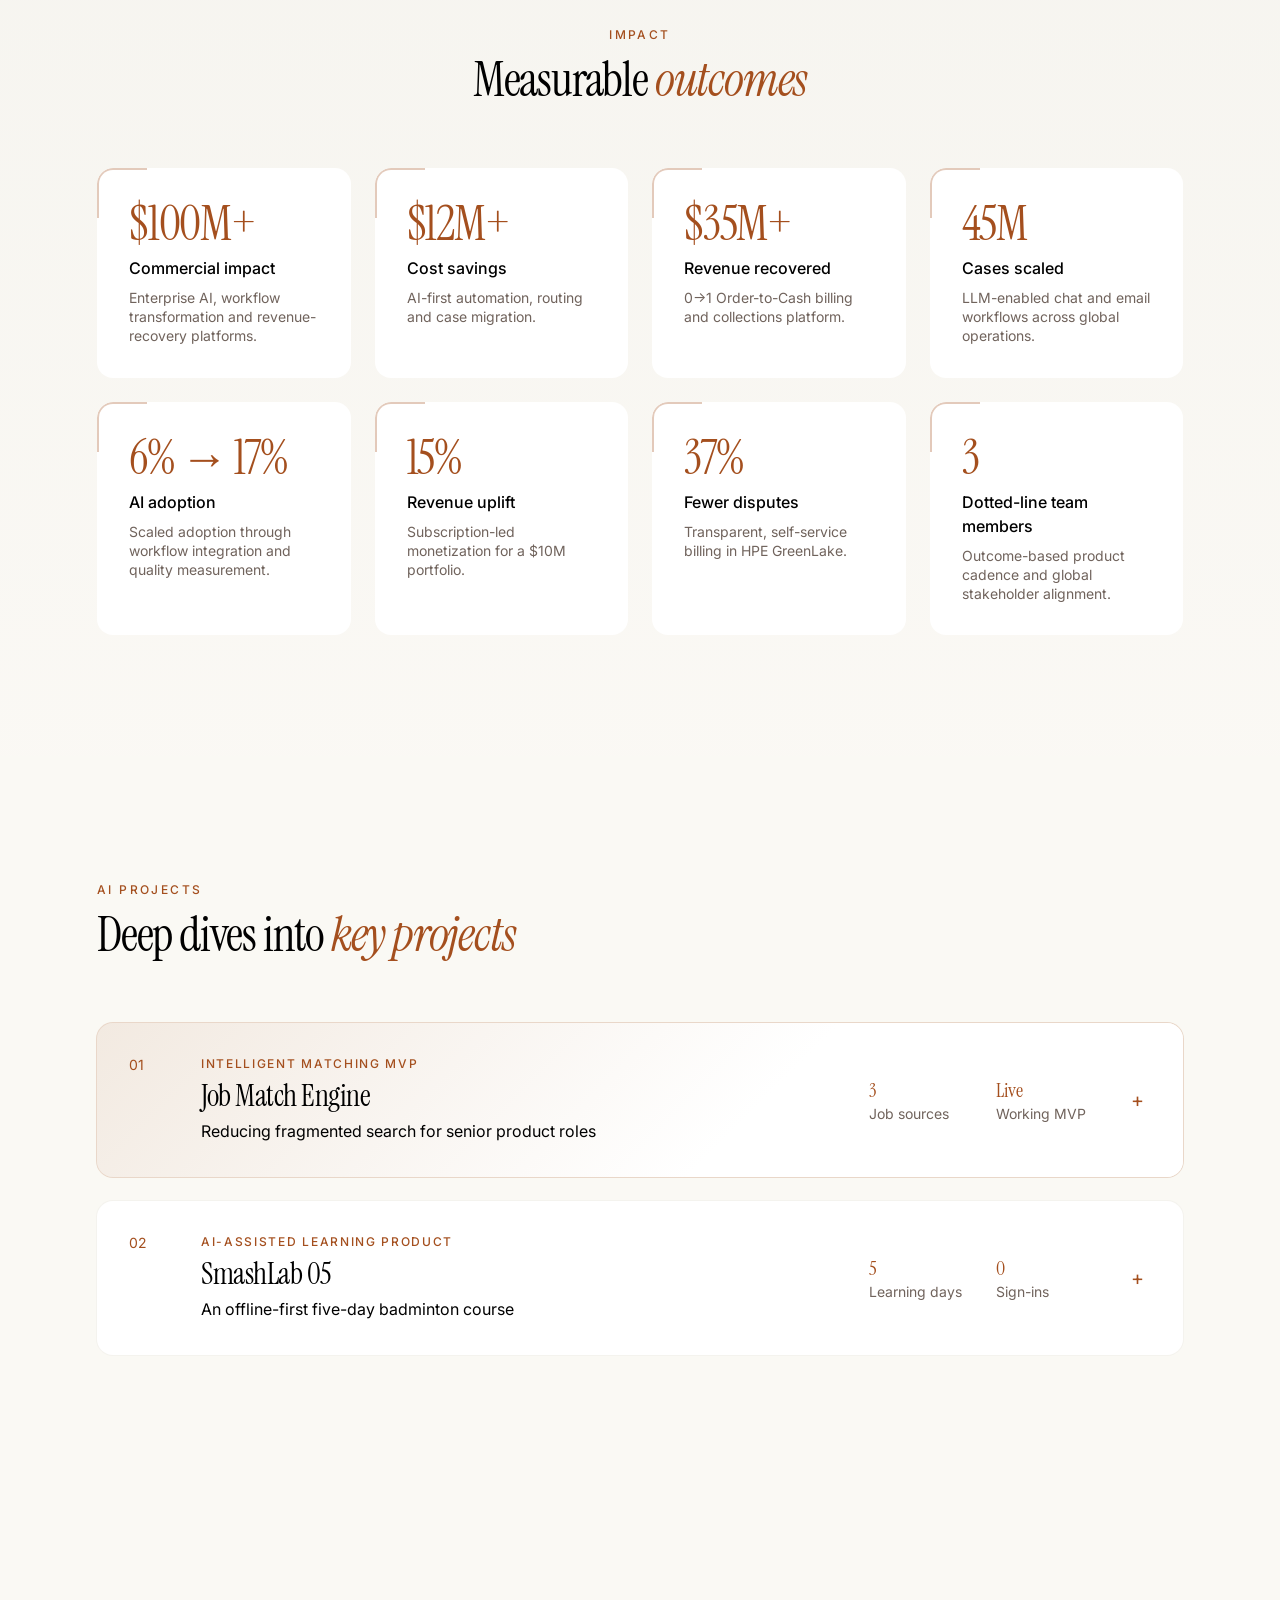
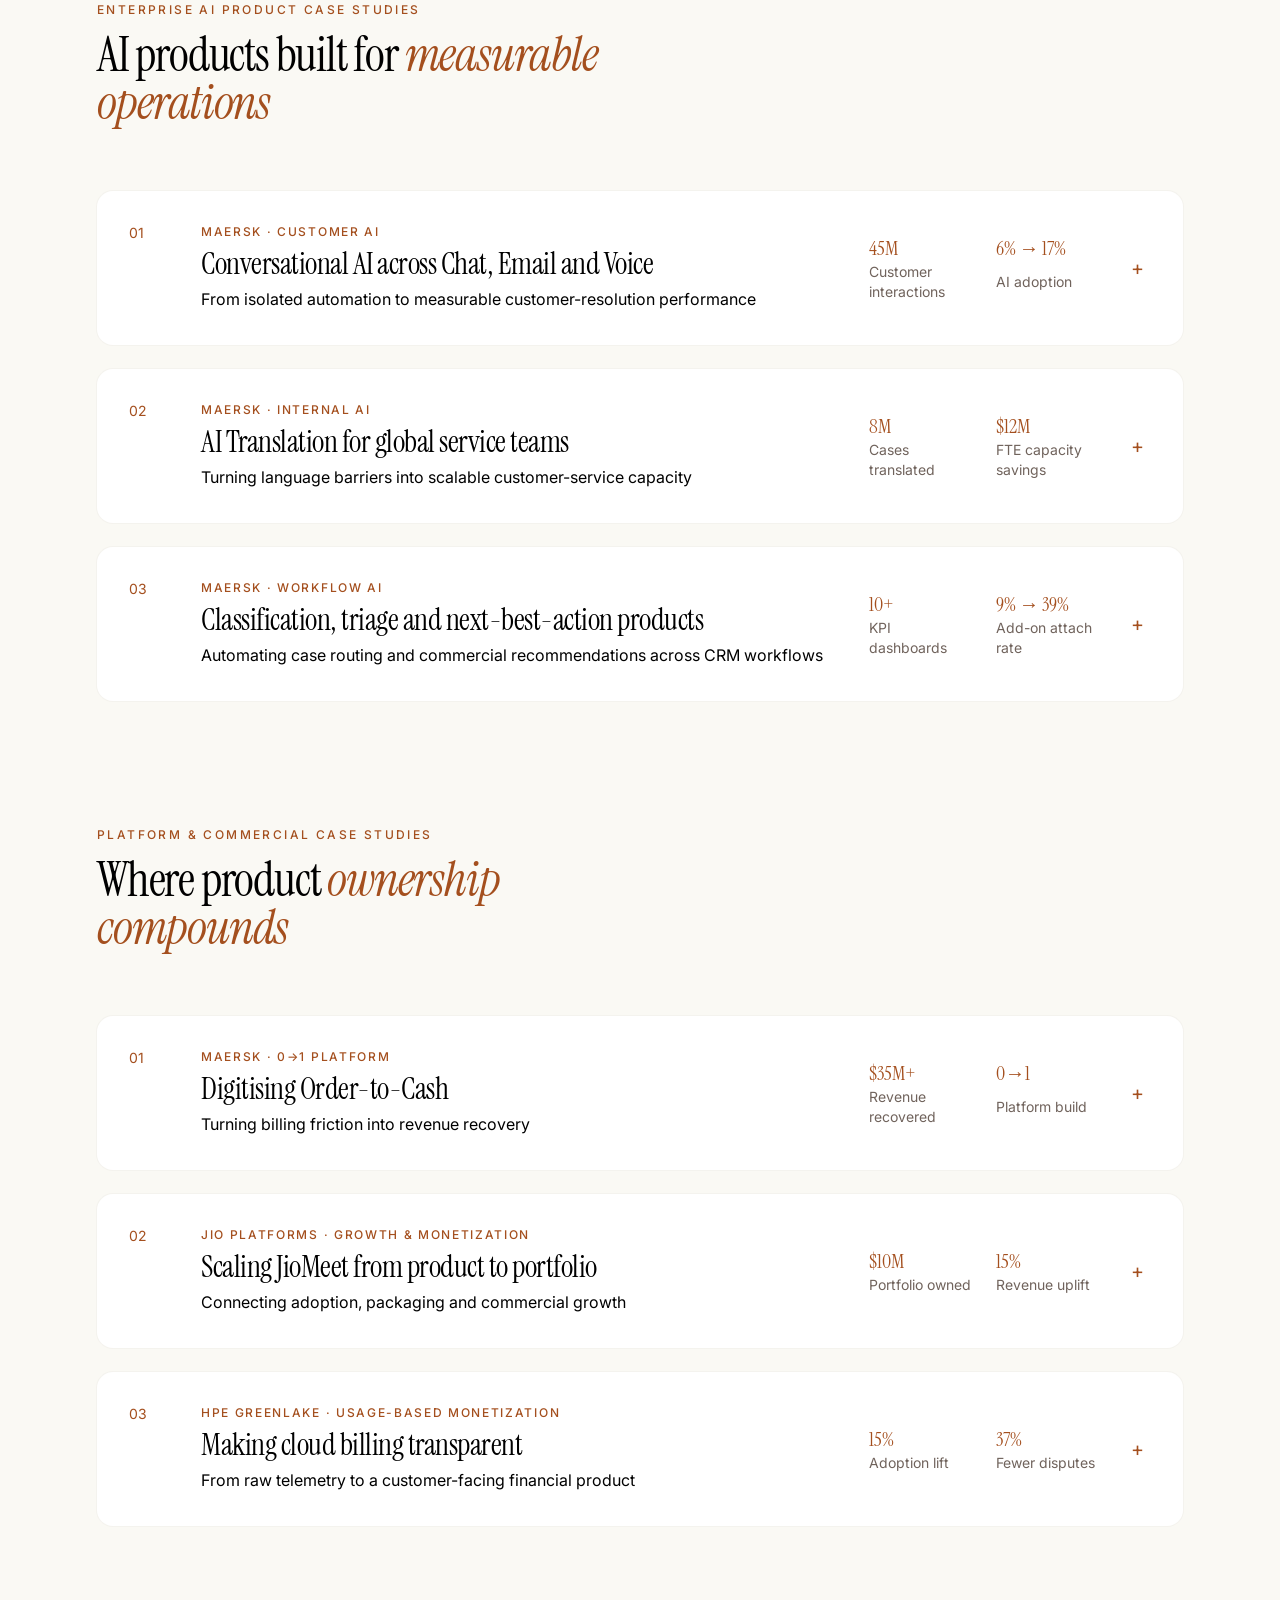
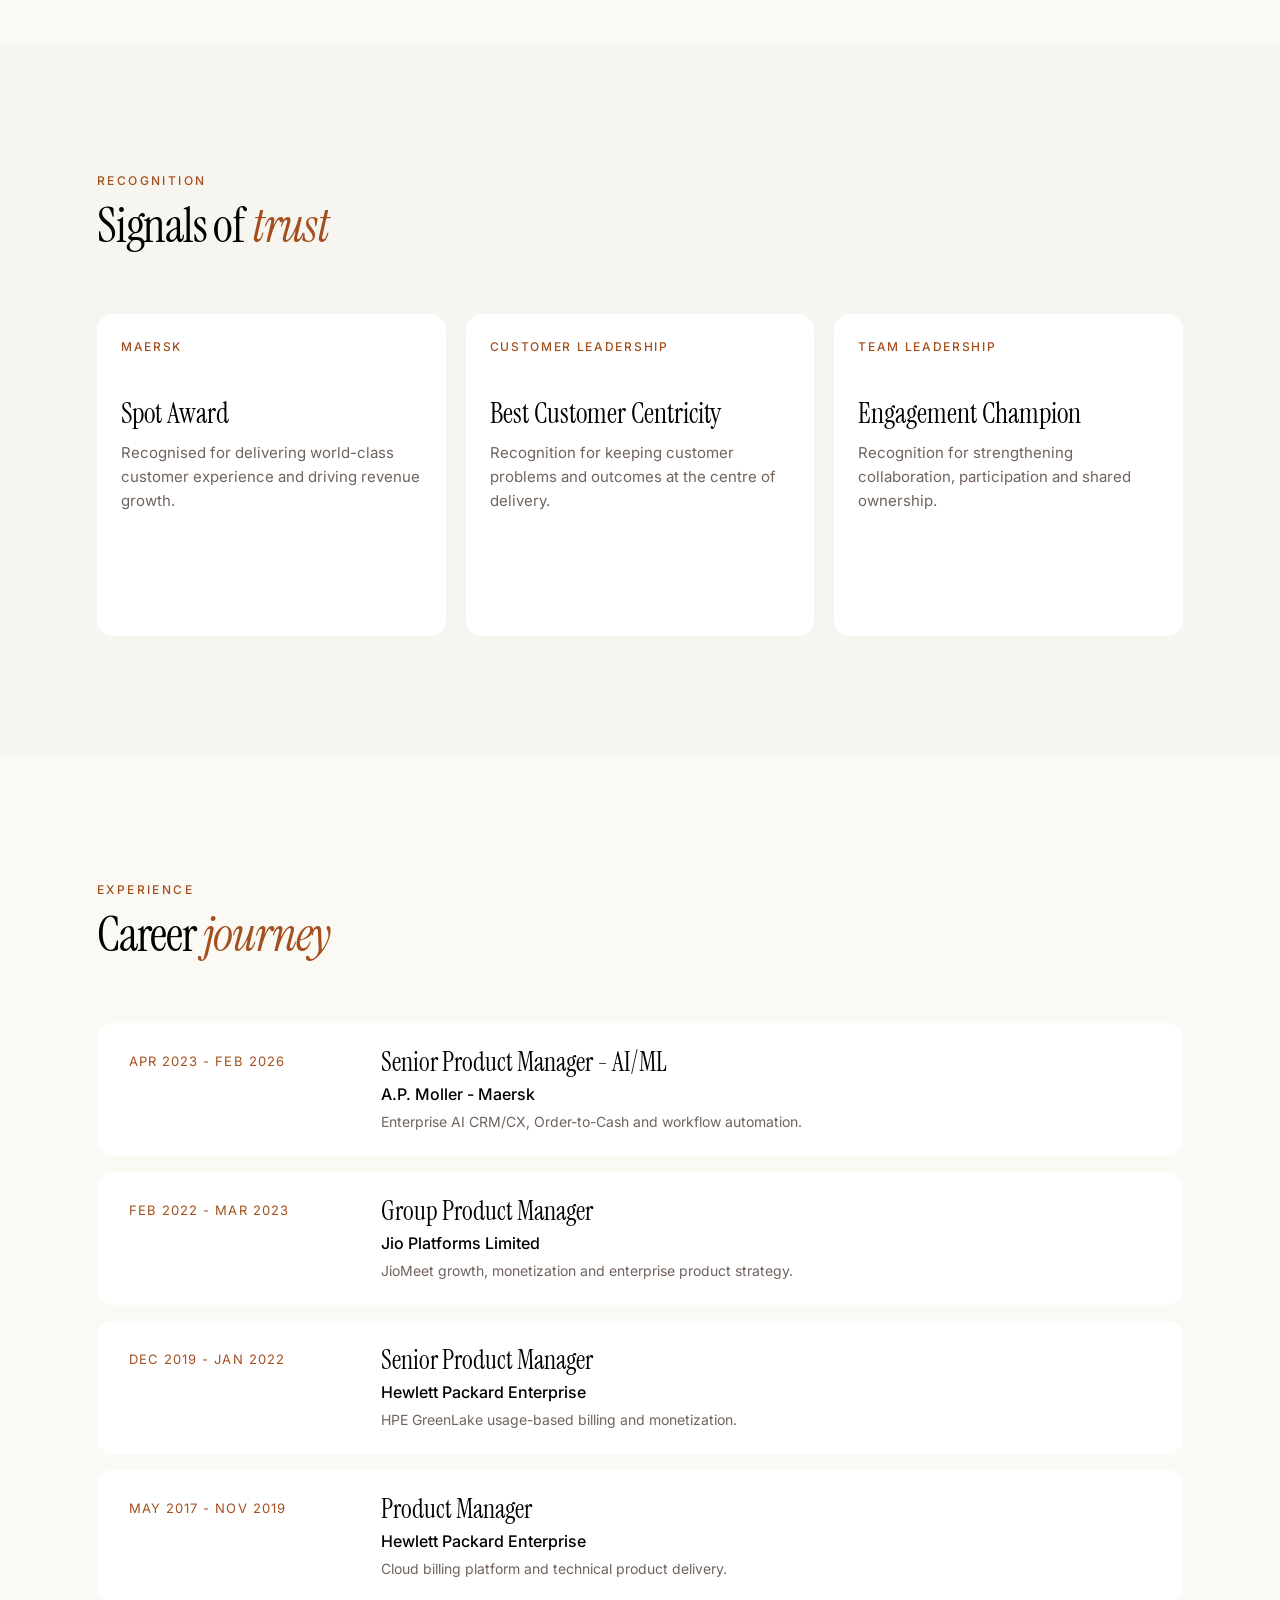
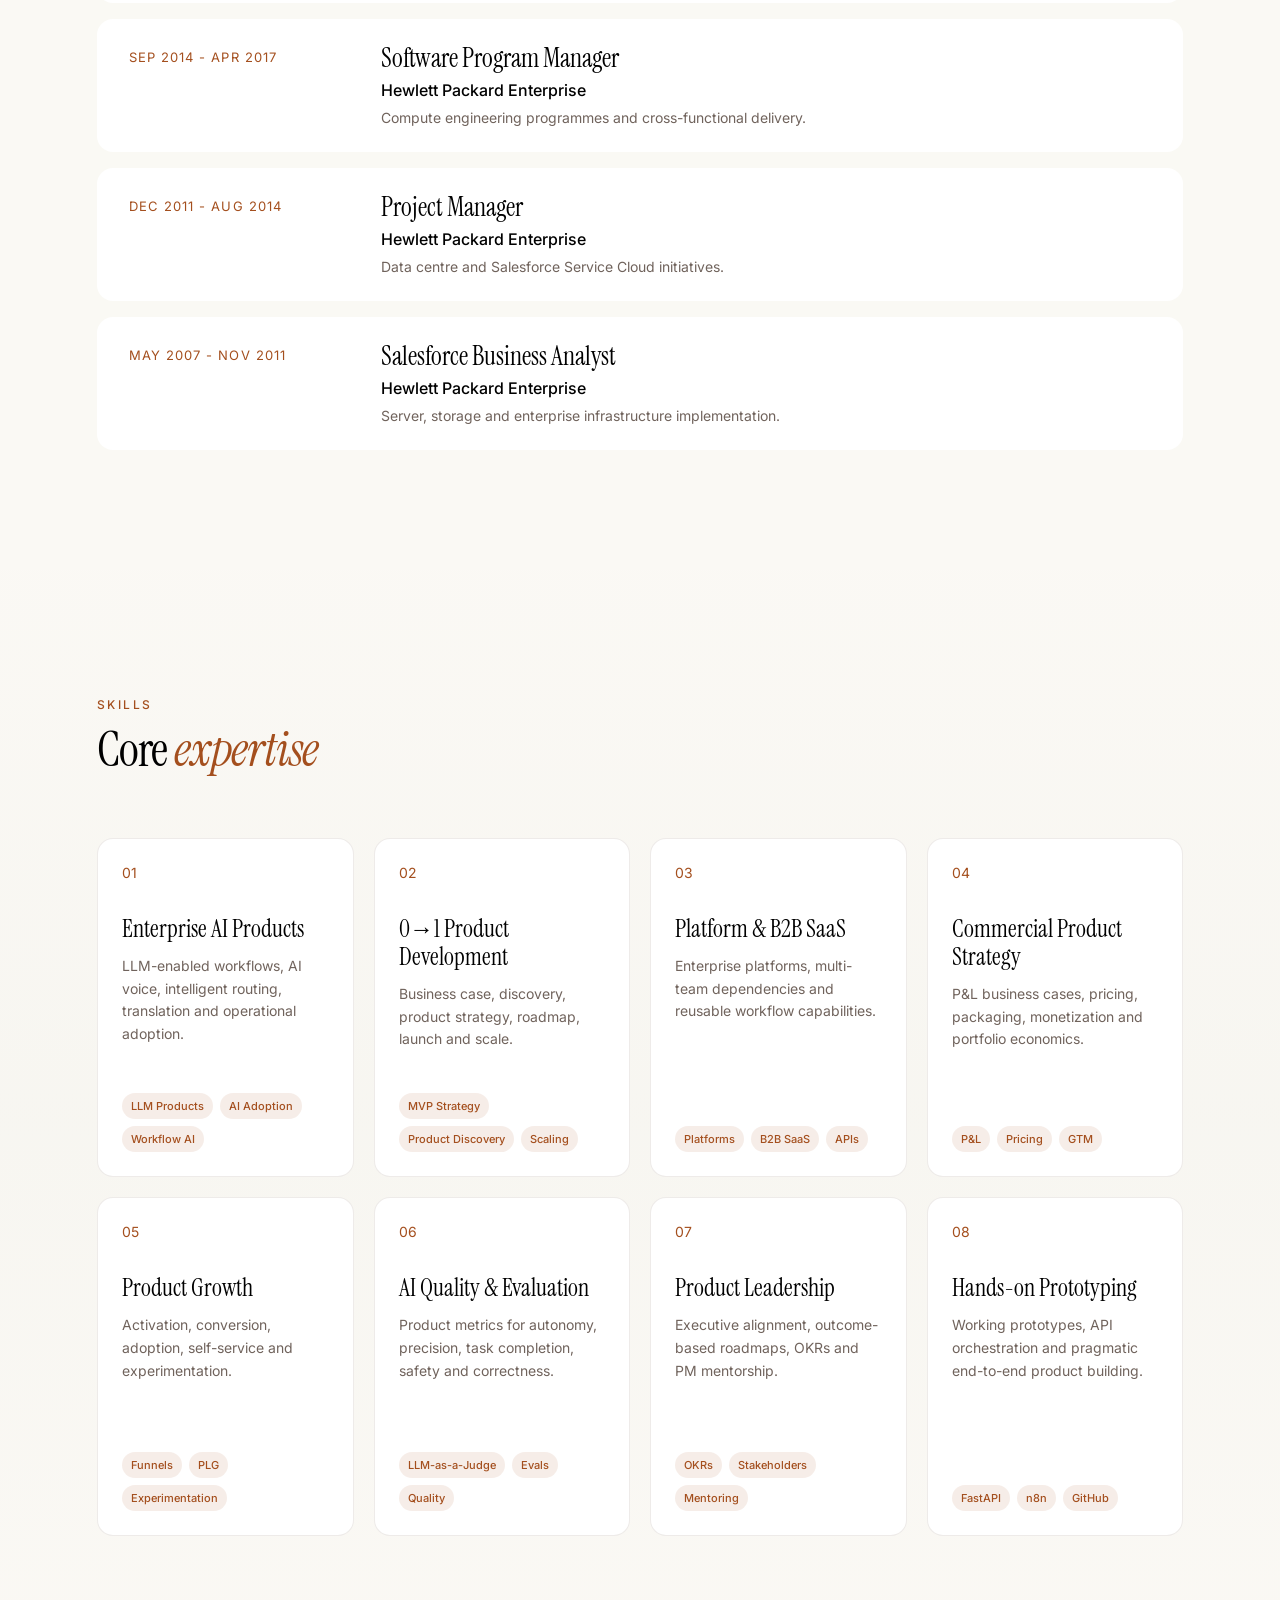
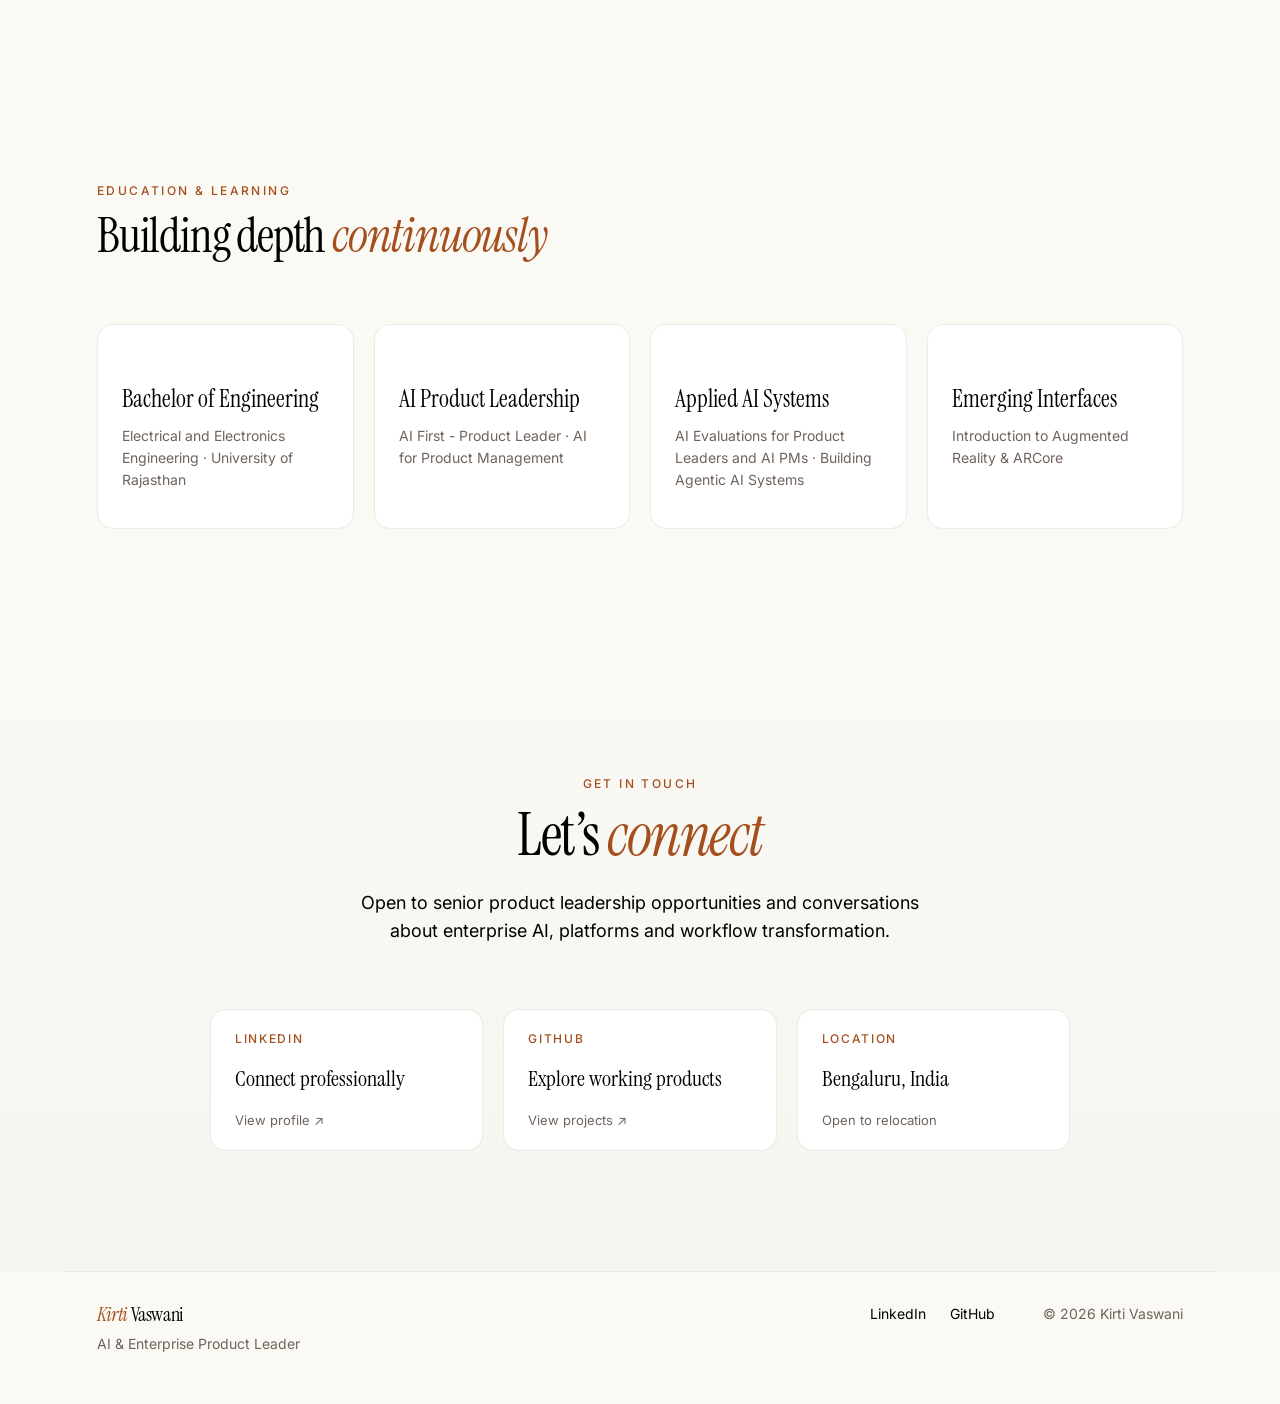
==== commit a311014f: "Add focused AI case studies and simplify section headers" ====
--- a/index.html
+++ b/index.html
@@ -44,7 +44,7 @@
       <button class="menu-button" type="button" aria-expanded="false" aria-controls="nav-links">Menu</button>
       <div class="nav-links" id="nav-links">
         <a href="#impact">Impact</a>
-        <a href="#ai-projects">Case Studies</a>
+        <a href="#ai-case-studies">AI Case Studies</a>
         <a href="#experience">Experience</a>
         <a href="#skills">Skills</a>
         <a href="https://github.com/codewithme77" target="_blank" rel="noreferrer">Blog <span aria-hidden="true">↗</span></a>
@@ -59,7 +59,7 @@
         <h1><span>I’ve scaled enterprise products delivering</span><span><em>$100M+ Commercial Impact</em></span></h1>
         <p class="hero-description">Principal / Group Product Leader with 19+ years in enterprise technology and 9+ years in product leadership. Built AI-enabled platforms at Maersk, scaled growth and monetisation at Jio, and delivered cloud products at HPE.</p>
         <div class="hero-actions">
-          <a class="text-link" href="#ai-projects">View Case Studies <span aria-hidden="true">→</span></a>
+          <a class="text-link" href="#ai-case-studies">View AI Case Studies <span aria-hidden="true">→</span></a>
           <a class="button-link" href="#contact"><svg viewBox="0 0 24 24" width="18" height="18" aria-hidden="true"><path d="M7 2v3M17 2v3M3.5 9h17M5 4h14a2 2 0 0 1 2 2v13a2 2 0 0 1-2 2H5a2 2 0 0 1-2-2V6a2 2 0 0 1 2-2Z" fill="none" stroke="currentColor" stroke-width="1.8" stroke-linecap="round"/></svg>Book a Call</a>
         </div>
       </div>
@@ -90,7 +90,6 @@
       <div class="section-heading">
         <span>Impact</span>
         <h2>Measurable <em>outcomes</em></h2>
-        <p>Quantified results from building and scaling enterprise platforms, AI-enabled workflows and commercial products.</p>
       </div>
       <div class="impact-grid">
         <article><strong>$100M+</strong><h3>Commercial impact</h3><p>Enterprise AI, workflow transformation and revenue-recovery platforms.</p></article>
@@ -108,7 +107,6 @@
       <div class="section-heading">
         <span>AI Projects</span>
         <h2>Deep dives into <em>key projects</em></h2>
-        <p>Working products that demonstrate problem framing, user experience, technical orchestration and end-to-end delivery. Select a project to see the complete product story.</p>
       </div>
 
       <div class="case-list">
@@ -122,7 +120,7 @@
           <div class="case-panel" id="project-jobmatcher" hidden>
             <div class="story-grid">
               <div><h4>Problem Statement</h4><p>Senior product candidates spend significant time searching fragmented job sources and manually deciding whether each role fits their skills, seniority, location and work preferences.</p></div>
-              <div><h4>User Persona</h4><p>Senior, Senior, Group and Director-level product candidates looking for relevant roles without repeating the same search and comparison work across multiple boards.</p></div>
+              <div><h4>User Persona</h4><p>Senior, Group and Director-level product candidates looking for relevant roles without repeating the same search and comparison work across multiple boards.</p></div>
               <div><h4>Infrastructure Used</h4><p>Lovable-hosted interface, FastAPI backend on Render, parallel aggregation across JSearch, Arbeitnow and RemoteOK, PyMuPDF resume parsing and RapidFuzz weighted matching.</p></div>
               <div><h4>Skills & Tools</h4><p>Product framing, journey design, API orchestration, resume parsing, ranking logic, full-stack prototyping, deployment and iterative testing.</p></div>
               <div><h4>Problems It Solves</h4><ul><li>Consolidates multiple job sources into one flow.</li><li>Extracts relevant skills from a resume.</li><li>Ranks roles by role, domain, location, experience and work-model fit.</li><li>Filters weak matches so users can focus on stronger opportunities.</li></ul></div>
@@ -156,37 +154,79 @@
       </div>
     </section>
 
+    <section class="section shell" id="ai-case-studies">
+      <div class="section-heading">
+        <span>Enterprise AI Product Case Studies</span>
+        <h2>AI products built for <em>measurable operations</em></h2>
+      </div>
+
+      <div class="case-list">
+        <article class="case-card">
+          <button class="case-trigger" type="button" aria-expanded="false" aria-controls="case-conversational-ai">
+            <span class="case-number">01</span>
+            <span class="case-title"><small>Maersk · Customer AI</small><strong>Conversational AI across Chat, Email and Voice</strong><em>From isolated automation to measurable customer-resolution performance</em></span>
+            <span class="case-metrics"><span><strong>45M</strong><small>Customer interactions</small></span><span><strong>6% → 17%</strong><small>AI adoption</small></span></span>
+            <span class="case-toggle" aria-hidden="true">+</span>
+          </button>
+          <div class="case-panel" id="case-conversational-ai" hidden>
+            <div class="story-grid">
+              <div><h4>Product Scope</h4><p>Customer-facing AI Chatbot, AI Voice Bot and AI Email Resolution workflows embedded in global CRM and service operations.</p></div>
+              <div><h4>My Role</h4><p>Owned product strategy, investment roadmap, value measurement and cross-functional delivery across product, engineering, data science, operations and customer service.</p></div>
+              <div><h4>Execution</h4><ul><li>Scaled conversational and resolution workflows across customer journeys.</li><li>Defined outcome metrics across SLA, NPS, CSAT, first-time fix, AHT, TAT and adoption.</li><li>Established LLM evaluation and quality guardrails for high-volume enterprise workflows.</li></ul></div>
+              <div><h4>Measured Impact</h4><p>Scaled AI capabilities across 45M customer interactions and increased AI adoption from 6% to 17%.</p></div>
+            </div>
+            <blockquote>Enterprise AI becomes valuable when adoption, operational control and customer outcomes are designed as one system.</blockquote>
+          </div>
+        </article>
+
+        <article class="case-card">
+          <button class="case-trigger" type="button" aria-expanded="false" aria-controls="case-ai-translation">
+            <span class="case-number">02</span>
+            <span class="case-title"><small>Maersk · Internal AI</small><strong>AI Translation for global service teams</strong><em>Turning language barriers into scalable customer-service capacity</em></span>
+            <span class="case-metrics"><span><strong>8M</strong><small>Cases translated</small></span><span><strong>$12M</strong><small>FTE capacity savings</small></span></span>
+            <span class="case-toggle" aria-hidden="true">+</span>
+          </button>
+          <div class="case-panel" id="case-ai-translation" hidden>
+            <div class="story-grid">
+              <div><h4>Product Scope</h4><p>AI Translation for global service centres, including MENA customer queries, to remove language friction from case handling.</p></div>
+              <div><h4>Execution</h4><ul><li>Scaled the workflow across 5,000 agents.</li><li>Connected translation to daily service operations rather than treating it as a standalone tool.</li><li>Measured value through case volume, agent adoption and capacity released.</li></ul></div>
+              <div><h4>Measured Impact</h4><p>Translated 8M cases, enabled 5,000 agents and created $12M in FTE capacity savings.</p></div>
+              <div><h4>Leadership Signal</h4><p>Converted an operational workflow into a reusable enterprise AI product with clear commercial accountability.</p></div>
+            </div>
+            <blockquote>AI scale is only credible when the operating model, adoption path and value measurement scale with it.</blockquote>
+          </div>
+        </article>
+
+        <article class="case-card">
+          <button class="case-trigger" type="button" aria-expanded="false" aria-controls="case-ai-orchestration">
+            <span class="case-number">03</span>
+            <span class="case-title"><small>Maersk · Workflow AI</small><strong>Classification, triage and next-best-action products</strong><em>Automating case routing and commercial recommendations across CRM workflows</em></span>
+            <span class="case-metrics"><span><strong>10+</strong><small>KPI dashboards</small></span><span><strong>9% → 39%</strong><small>Add-on attach rate</small></span></span>
+            <span class="case-toggle" aria-hidden="true">+</span>
+          </button>
+          <div class="case-panel" id="case-ai-orchestration" hidden>
+            <div class="story-grid">
+              <div><h4>Product Scope</h4><p>AI Classification, Auto-Triage, Email Auto-Resolution and CX/Sales Cross-Sell products for internal service and commercial teams.</p></div>
+              <div><h4>Execution</h4><ul><li>Automated classification, routing and assignment for faster first-time fix.</li><li>Introduced next-best-action and cross-sell capability in the booking journey.</li><li>Created KPI governance across service quality, adoption and commercial performance.</li></ul></div>
+              <div><h4>Measured Impact</h4><p>Improved add-on attach rate from 9% to 39% over 20 months while creating a repeatable operating model for AI-enabled workflows.</p></div>
+              <div><h4>Leadership Signal</h4><p>Connected customer experience, operational efficiency and commercial growth in one product portfolio.</p></div>
+            </div>
+            <blockquote>The strongest AI products do not automate a step; they improve the economics and quality of the entire workflow.</blockquote>
+          </div>
+        </article>
+      </div>
+    </section>
+
     <section class="section shell" id="case-studies">
       <div class="section-heading">
-        <span>Leadership Case Studies</span>
-        <h2>Where <em>ownership shows</em></h2>
-        <p>Selected enterprise initiatives framed around context, accountability, decisions, execution and measurable result.</p>
+        <span>Platform & Commercial Case Studies</span>
+        <h2>Where product <em>ownership compounds</em></h2>
       </div>
 
       <div class="case-list">
         <article class="case-card">
-          <button class="case-trigger" type="button" aria-expanded="false" aria-controls="case-maersk-ai">
+          <button class="case-trigger" type="button" aria-expanded="false" aria-controls="case-o2c">
             <span class="case-number">01</span>
-            <span class="case-title"><small>Maersk · Enterprise AI</small><strong>Scaling AI-enabled customer operations</strong><em>From isolated automation to measurable workflow adoption</em></span>
-            <span class="case-metrics"><span><strong>45M</strong><small>Cases scaled</small></span><span><strong>6% → 17%</strong><small>AI adoption</small></span></span>
-            <span class="case-toggle" aria-hidden="true">+</span>
-          </button>
-          <div class="case-panel" id="case-maersk-ai" hidden>
-            <div class="story-grid">
-              <div><h4>Context</h4><p>Global customer operations relied on high-volume email and chat workflows spanning languages, teams and service centres. AI experiments needed to become dependable operating products.</p></div>
-              <div><h4>My Role</h4><p>Owned CRM platform strategy, investment roadmap, P&L business cases and cross-functional execution across product, engineering, data science, operations and customer service.</p></div>
-              <div><h4>Challenge</h4><p>Increase adoption without sacrificing output quality, safety or operational control across complex global workflows.</p></div>
-              <div><h4>Approach</h4><ul><li>Scaled LLM-enabled chat and email resolution.</li><li>Launched AI voice, translation and intelligent routing workflows.</li><li>Defined an AI product dashboard for autonomy, precision and task completion.</li><li>Implemented LLM-as-a-Judge evaluation for quality, safety and correctness.</li></ul></div>
-              <div><h4>Result</h4><p>Scaled across 45M cases, increased AI adoption from 6% to 17%, onboarded 5k agents and enabled the migration of 8M cases to lower-cost centres.</p></div>
-              <div><h4>Key Learning</h4><p>Enterprise AI adoption accelerates when workflow value, operational change and quality measurement are designed as one product system.</p></div>
-            </div>
-            <blockquote>Adoption is not a launch metric. It is the result of trust, workflow fit and a disciplined feedback loop.</blockquote>
-          </div>
-        </article>
-
-        <article class="case-card">
-          <button class="case-trigger" type="button" aria-expanded="false" aria-controls="case-o2c">
-            <span class="case-number">02</span>
             <span class="case-title"><small>Maersk · 0→1 Platform</small><strong>Digitising Order-to-Cash</strong><em>Turning billing friction into revenue recovery</em></span>
             <span class="case-metrics"><span><strong>$35M+</strong><small>Revenue recovered</small></span><span><strong>0→1</strong><small>Platform build</small></span></span>
             <span class="case-toggle" aria-hidden="true">+</span>
@@ -206,7 +246,7 @@
 
         <article class="case-card">
           <button class="case-trigger" type="button" aria-expanded="false" aria-controls="case-jiomeet">
-            <span class="case-number">03</span>
+            <span class="case-number">02</span>
             <span class="case-title"><small>Jio Platforms · Growth & Monetization</small><strong>Scaling JioMeet from product to portfolio</strong><em>Connecting adoption, packaging and commercial growth</em></span>
             <span class="case-metrics"><span><strong>$10M</strong><small>Portfolio owned</small></span><span><strong>15%</strong><small>Revenue uplift</small></span></span>
             <span class="case-toggle" aria-hidden="true">+</span>
@@ -226,7 +266,7 @@
 
         <article class="case-card">
           <button class="case-trigger" type="button" aria-expanded="false" aria-controls="case-hpe">
-            <span class="case-number">04</span>
+            <span class="case-number">03</span>
             <span class="case-title"><small>HPE GreenLake · Usage-Based Monetization</small><strong>Making cloud billing transparent</strong><em>From raw telemetry to a customer-facing financial product</em></span>
             <span class="case-metrics"><span><strong>15%</strong><small>Adoption lift</small></span><span><strong>37%</strong><small>Fewer disputes</small></span></span>
             <span class="case-toggle" aria-hidden="true">+</span>
@@ -250,7 +290,6 @@
       <div class="section-heading">
         <span>Recognition</span>
         <h2>Signals of <em>trust</em></h2>
-        <p>Recognition for customer focus, delivery and team contribution.</p>
       </div>
       <div class="recognition-grid">
         <article><span>Maersk</span><h3>Spot Award</h3><p>Recognised for delivering world-class customer experience and driving revenue growth.</p></article>
@@ -263,7 +302,6 @@
       <div class="section-heading">
         <span>Experience</span>
         <h2>Career <em>journey</em></h2>
-        <p>Formal titles aligned to LinkedIn, with product scope shown separately.</p>
       </div>
       <div class="experience-list">
         <article><div class="experience-period">Apr 2023 - Feb 2026</div><div><h3>Senior Product Manager - AI/ML</h3><p class="company">A.P. Moller - Maersk</p><p>Enterprise AI CRM/CX, Order-to-Cash and workflow automation.</p></div></article>
@@ -280,7 +318,6 @@
       <div class="section-heading">
         <span>Skills</span>
         <h2>Core <em>expertise</em></h2>
-        <p>Capabilities built across enterprise technology, product leadership and hands-on product creation.</p>
       </div>
       <div class="skills-grid">
         <article><span>01</span><h3>Enterprise AI Products</h3><p>LLM-enabled workflows, AI voice, intelligent routing, translation and operational adoption.</p><div><small>LLM Products</small><small>AI Adoption</small><small>Workflow AI</small></div></article>
--- a/styles.css
+++ b/styles.css
@@ -73,8 +73,8 @@
 .intro-copy p:last-child { margin-bottom: 0; }
 
 .section { padding-block: 120.32px; scroll-margin-top: 72px; }
-.section-heading { margin: 0 0 64px; display: grid; grid-template-columns: minmax(0, 1fr) 384px; grid-template-rows: auto auto; align-items: end; gap: 12px 32px; max-width: none; }
-.section-heading > span { grid-column: 1 / -1; color: var(--primary); font-size: 12px; line-height: 18px; font-weight: 500; letter-spacing: .2em; text-transform: uppercase; }
+.section-heading { margin: 0 0 64px; display: block; max-width: none; }
+.section-heading > span { display: inline-block; margin-bottom: 12px; color: var(--primary); font-size: 12px; line-height: 18px; font-weight: 500; letter-spacing: .2em; text-transform: uppercase; }
 .section-heading h2 { max-width: 512px; color: #000; font-size: 48px; line-height: 48px; letter-spacing: -.025em; }
 .section-heading p { max-width: 384px; margin: 0; color: var(--muted); font-size: 16px; line-height: 24px; }
 
